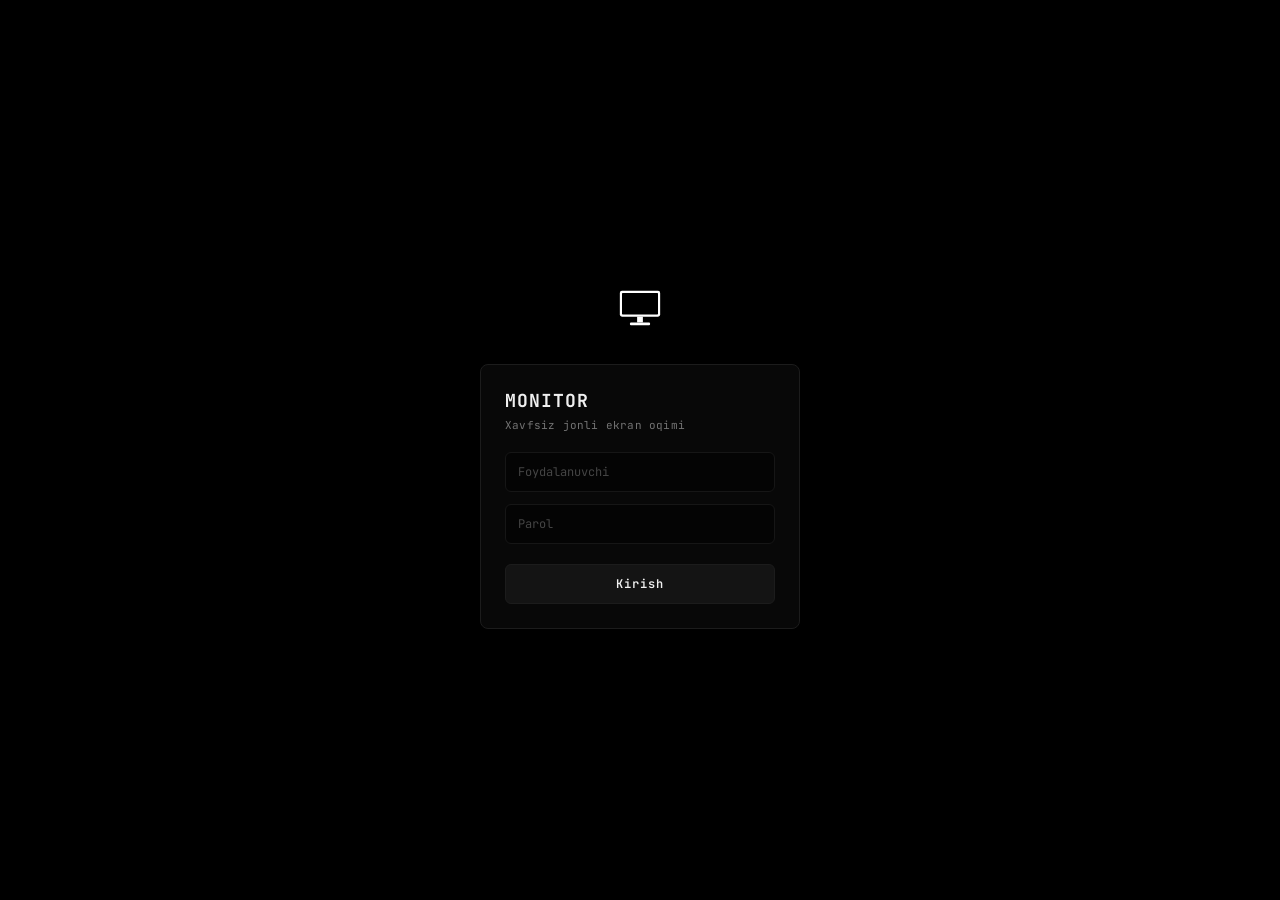
==== index.html @ 9afe8a4f "perf(webrtc): 1s gop baseline profile + network mode toggle (local / cloud relay)" ====
<!DOCTYPE html>
<html lang="uz">
<head>
  <meta charset="UTF-8">
  <meta name="viewport" content="width=device-width, initial-scale=1.0, maximum-scale=1.0, user-scalable=no, viewport-fit=cover, interactive-widget=resizes-content">
  <title>MONITOR</title>
  <link rel="icon" type="image/svg+xml" href="./favicon.svg">
  <link rel="apple-touch-icon" href="./favicon.svg">
  <link rel="stylesheet" href="./style.css?v=3.8">
  <link rel="stylesheet" href="./xterm.css">
  <link rel="preconnect" href="https://fonts.googleapis.com">
  <link rel="preconnect" href="https://fonts.gstatic.com" crossorigin>
  <link href="https://fonts.googleapis.com/css2?family=Inter:wght@400;500;600;700&family=JetBrains+Mono:wght@400;500;600;700&display=swap" rel="stylesheet">
  <script src="./video-rtc.js"></script>
  <script src="./xterm.js"></script>
  <script src="./xterm-addon-fit.js"></script>
</head>
<body>

  <!-- 0. SPLASH SCREEN -->
  <div id="splash-view" class="view">
    <div class="splash-container">
      <div class="splash-logo-wrapper">
        <svg xmlns="http://www.w3.org/2000/svg" viewBox="0 0 100 100" class="app-logo splash-logo">
          <circle cx="50" cy="50" r="50" fill="black" />
          <g fill="white">
            <rect x="22" y="26" width="56" height="36" rx="3" ry="3" />
            <rect x="46" y="62" width="8" height="8" />
            <rect x="36" y="70" width="28" height="4" rx="1.5" ry="1.5" />
            <rect x="25" y="29" width="50" height="30" fill="black" rx="1" ry="1" />
          </g>
        </svg>
      </div>
      <h1 class="splash-title">MONITOR</h1>
      <div class="splash-loader">
        <div class="splash-bar"></div>
      </div>
    </div>
  </div>

  <!-- 1. LOGIN -->
  <div id="login-view" class="view hidden">
    <div class="login-container">
      <!-- MONITOR LOGO -->
      <div class="logo-wrapper">
        <svg xmlns="http://www.w3.org/2000/svg" viewBox="0 0 100 100" class="app-logo">
          <circle cx="50" cy="50" r="50" fill="black" />
          <g fill="white">
            <rect x="22" y="26" width="56" height="36" rx="3" ry="3" />
            <rect x="46" y="62" width="8" height="8" />
            <rect x="36" y="70" width="28" height="4" rx="1.5" ry="1.5" />
            <rect x="25" y="29" width="50" height="30" fill="black" rx="1" ry="1" />
          </g>
        </svg>
      </div>

      <div class="card">
        <div class="header">
          <h1>MONITOR</h1>
          <p>Xavfsiz jonli ekran oqimi</p>
        </div>

        <form id="login-form">
          <div id="login-error" class="error-msg hidden"></div>

          <div class="field">
            <input type="text" id="username" placeholder="Foydalanuvchi" required autocomplete="username" autocapitalize="none" autocorrect="off">
          </div>

          <div class="field">
            <input type="password" id="password" placeholder="Parol" required autocomplete="current-password">
          </div>

          <button type="submit" id="submit-btn" class="btn">Kirish</button>
        </form>
      </div>
    </div>
  </div>

  <!-- 2. WELCOME / MODE SELECTION MENU -->
  <div id="welcome-view" class="view hidden">
    <div class="welcome-container">
      <div class="logo-wrapper">
        <svg xmlns="http://www.w3.org/2000/svg" viewBox="0 0 100 100" class="app-logo">
          <circle cx="50" cy="50" r="50" fill="black" />
          <g fill="white">
            <rect x="22" y="26" width="56" height="36" rx="3" ry="3" />
            <rect x="46" y="62" width="8" height="8" />
            <rect x="36" y="70" width="28" height="4" rx="1.5" ry="1.5" />
            <rect x="25" y="29" width="50" height="30" fill="black" rx="1" ry="1" />
          </g>
        </svg>
      </div>

      <div class="welcome-card">
        <div class="welcome-header">
          <div class="welcome-badge">
            <span class="pulse-dot"></span>
            <span>TIZIM TAYYOR</span>
          </div>
          <h1 id="welcome-user">MONITOR</h1>
          <p>Ish rejimini tanlang</p>
          <div id="net-tip" class="net-tip hidden">
            <svg viewBox="0 0 24 24" width="14" height="14" fill="none" stroke="currentColor" stroke-width="2" style="flex-shrink:0"><path d="M5 12.55a11 11 0 0 1 14.08 0"></path><path d="M1.42 9a16 16 0 0 1 21.16 0"></path><path d="M8.53 16.11a6 6 0 0 1 6.95 0"></path><line x1="12" y1="20" x2="12.01" y2="20"></line></svg>
            <span>Wi-Fi tarmog‘idasizmi? 0ms maksimal tezlik: <a id="local-wifi-link" href="#" target="_blank">Lokal Wi-Fi ga o‘tish</a></span>
          </div>
        </div>

        <div class="mode-grid">
          <!-- REJIM 1: JONLI EKRAN -->
          <div id="mode-screen-btn" class="mode-card">
            <div class="mode-icon">
              <svg viewBox="0 0 24 24" width="24" height="24" fill="none" stroke="currentColor" stroke-width="2" stroke-linecap="round" stroke-linejoin="round">
                <rect x="2" y="3" width="20" height="14" rx="2"></rect>
                <line x1="8" y1="21" x2="16" y2="21"></line>
                <line x1="12" y1="17" x2="12" y2="21"></line>
              </svg>
            </div>
            <div class="mode-info">
              <h3>Jonli Ekran (Monitor)</h3>
              <p>Real-time WebRTC video, 2 tomonlama audio va mikrofon</p>
            </div>
            <div class="mode-arrow">
              <svg viewBox="0 0 24 24" width="18" height="18" fill="none" stroke="currentColor" stroke-width="2" stroke-linecap="round" stroke-linejoin="round">
                <polyline points="9 18 15 12 9 6"></polyline>
              </svg>
            </div>
          </div>

          <!-- REJIM 2: ORIGINAL INTERAKTIV TERMINAL -->
          <div id="mode-pty-btn" class="mode-card">
            <div class="mode-icon">
              <svg viewBox="0 0 24 24" width="24" height="24" fill="none" stroke="currentColor" stroke-width="2" stroke-linecap="round" stroke-linejoin="round">
                <polyline points="4 17 10 11 4 5"></polyline>
                <line x1="12" y1="19" x2="20" y2="19"></line>
              </svg>
            </div>
            <div class="mode-info">
              <h3>Shell Terminal (Original)</h3>
              <p>Haqiqiy 1:1 interaktiv PTY terminal (fish, sudo, htop, vim)</p>
            </div>
            <div class="mode-arrow">
              <svg viewBox="0 0 24 24" width="18" height="18" fill="none" stroke="currentColor" stroke-width="2" stroke-linecap="round" stroke-linejoin="round">
                <polyline points="9 18 15 12 9 6"></polyline>
              </svg>
            </div>
          </div>
        </div>

        <button type="button" id="logout-btn" class="logout-link">
          <svg viewBox="0 0 24 24" width="16" height="16" fill="none" stroke="currentColor" stroke-width="2" stroke-linecap="round" stroke-linejoin="round">
            <path d="M9 21H5a2 2 0 0 1-2-2V5a2 2 0 0 1 2-2h4"></path>
            <polyline points="16 17 21 12 16 7"></polyline>
            <line x1="21" y1="12" x2="9" y2="12"></line>
          </svg>
          Tizimdan chiqish
        </button>
      </div>
    </div>
  </div>

  <!-- 3. TAYMER (10 SONIYA) VA PRE-WARM -->
  <div id="countdown-view" class="view hidden">
    <div class="countdown-box">
      <div id="countdown-num" class="timer-display">10</div>
      
      <div class="tip-card">
        <div class="tip-title">
          <svg viewBox="0 0 24 24" width="16" height="16" fill="none" stroke="currentColor" stroke-width="2" stroke-linecap="round" stroke-linejoin="round">
            <path d="M8 3H5a2 2 0 0 0-2 2v3m18 0V5a2 2 0 0 0-2-2h-3m0 18h3a2 2 0 0 0 2-2v-3M3 16v3a2 2 0 0 0 2 2h3"></path>
          </svg>
          <span>TO'LIQ EKRAN REJIMI</span>
        </div>
        <p class="tip-text">
          Hozir ekraningiz avtomatik <strong>to'liq ekran (fullscreen)</strong> bo'ladi.<br>
          Ekranga <strong>2 marta tez bossangiz</strong> fullscreen dan chiqasiz, yana <strong>2 marta tez bossangiz</strong> qayta kirasiz.
        </p>
      </div>

      <div class="bar-track">
        <div id="progress-bar" class="bar-fill"></div>
      </div>
    </div>
  </div>

  <!-- 4. SOF EKRAN -->
  <div id="screen-view" class="view hidden">
    <!-- 4.1 CHROYLI VISUAL SPLASH OVERLAY (ULANGUNCHA CHEKSIZ) -->
    <div id="screen-splash" class="screen-splash">
      <div class="splash-card">
        <!-- ANIMATED RADAR / PULSE SPINNER -->
        <div class="splash-animation">
          <div class="splash-ring ring-1"></div>
          <div class="splash-ring ring-2"></div>
          <div class="splash-ring ring-3"></div>
          <div class="splash-core">
            <svg viewBox="0 0 24 24" width="26" height="26" fill="none" stroke="currentColor" stroke-width="2" stroke-linecap="round" stroke-linejoin="round">
              <rect x="2" y="3" width="20" height="14" rx="2"></rect>
              <line x1="8" y1="21" x2="16" y2="21"></line>
              <line x1="12" y1="17" x2="12" y2="21"></line>
            </svg>
          </div>
        </div>

        <div class="splash-content">
          <div class="splash-badge">
            <span class="splash-dot"></span>
            <span id="splash-status-badge">ULANMOQDA</span>
          </div>
          <h2 class="splash-title">Jonli Ekran Ulanishi</h2>
          <p id="splash-desc" class="splash-desc">Kompyuter bilan xavfsiz apparat oqimi o‘rnatilmoqda...</p>

          <!-- JONLI BOSQICHLAR KO'RSATGICHI -->
          <div class="splash-steps">
            <div id="step-handshake" class="splash-step active">
              <span class="step-indicator"></span>
              <span>1. WebRTC xavfsiz kanali</span>
            </div>
            <div id="step-media" class="splash-step">
              <span class="step-indicator"></span>
              <span>2. Apparat H.264 & Audio</span>
            </div>
            <div id="step-live" class="splash-step">
              <span class="step-indicator"></span>
              <span>3. Jonli efir (0 ms kechikish)</span>
            </div>
          </div>
        </div>

        <!-- ORQAGA QAYTISH TUGMASI -->
        <button id="splash-cancel-btn" type="button" class="splash-cancel-btn">
          <svg viewBox="0 0 24 24" width="14" height="14" fill="none" stroke="currentColor" stroke-width="2">
            <line x1="18" y1="6" x2="6" y2="18"></line>
            <line x1="6" y1="6" x2="18" y2="18"></line>
          </svg>
          Bekor qilish
        </button>
      </div>
    </div>

    <video-rtc id="screen-video"></video-rtc>

    <!-- ZAMONAVIY FLOATING BOTTOM BAR -->
    <div id="screen-bottombar" class="screen-bottombar">
      <!-- 1. DASHBOARD / BOSH MENYU -->
      <button id="bar-dashboard-btn" class="bar-btn" type="button" title="Bosh menyu">
        <svg viewBox="0 0 24 24" width="20" height="20" fill="none" stroke="currentColor" stroke-width="2">
          <rect x="3" y="3" width="7" height="7" rx="1.5"></rect>
          <rect x="14" y="3" width="7" height="7" rx="1.5"></rect>
          <rect x="14" y="14" width="7" height="7" rx="1.5"></rect>
          <rect x="3" y="14" width="7" height="7" rx="1.5"></rect>
        </svg>
      </button>

      <!-- 2. PAUSE / PLAY -->
      <button id="bar-pause-btn" class="bar-btn" type="button" title="Pauza / Davom ettirish">
        <svg id="bar-icon-pause" viewBox="0 0 24 24" width="20" height="20" fill="currentColor">
          <rect x="6" y="4" width="4" height="16" rx="1"></rect>
          <rect x="14" y="4" width="4" height="16" rx="1"></rect>
        </svg>
        <svg id="bar-icon-play" class="hidden" viewBox="0 0 24 24" width="20" height="20" fill="currentColor">
          <polygon points="5 3 19 12 5 21 5 3"></polygon>
        </svg>
      </button>


      <!-- 5. SHELL TERMINAL -->
      <button id="bar-shell-btn" class="bar-btn" type="button" title="Shell Terminal">
        <svg viewBox="0 0 24 24" width="20" height="20" fill="none" stroke="currentColor" stroke-width="2">
          <polyline points="4 17 10 11 4 5"></polyline>
          <line x1="12" y1="19" x2="20" y2="19"></line>
        </svg>
      </button>

      <!-- 6. TO'LIQ EKRAN (FULLSCREEN) -->
      <button id="bar-fullscreen-btn" class="bar-btn" type="button" title="To'liq ekran">
        <svg viewBox="0 0 24 24" width="20" height="20" fill="none" stroke="currentColor" stroke-width="2">
          <path d="M8 3H5a2 2 0 0 0-2 2v3m18 0V5a2 2 0 0 0-2-2h-3m0 18h3a2 2 0 0 0 2-2v-3M3 16v3a2 2 0 0 0 2 2h3"></path>
        </svg>
      </button>

      <!-- 7. 3-NUQTA (MORE MENU) -->
      <div class="bar-more-wrapper">
        <button id="bar-more-btn" class="bar-btn" type="button" title="Ko'proq">
          <svg viewBox="0 0 24 24" width="20" height="20" fill="none" stroke="currentColor" stroke-width="2">
            <circle cx="12" cy="5" r="1.5"></circle>
            <circle cx="12" cy="12" r="1.5"></circle>
            <circle cx="12" cy="19" r="1.5"></circle>
          </svg>
        </button>

        <!-- MORE DROPUP POPUP -->
        <div id="bar-more-menu" class="bar-more-menu hidden">
          <!-- PICTURE IN PICTURE -->
          <button id="menu-pip-btn" class="menu-item" type="button">
            <svg viewBox="0 0 24 24" width="16" height="16" fill="none" stroke="currentColor" stroke-width="2">
              <rect x="2" y="4" width="20" height="16" rx="2"></rect>
              <rect x="12" y="11" width="8" height="7" rx="1" fill="currentColor"></rect>
            </svg>
            <span>Picture-in-Picture (PiP)</span>
          </button>

          <!-- QAYTA ULANISH (RECONNECT) -->
          <button id="menu-reconnect-btn" class="menu-item" type="button">
            <svg viewBox="0 0 24 24" width="16" height="16" fill="none" stroke="currentColor" stroke-width="2">
              <path d="M23 4v6h-6"></path>
              <path d="M1 20v-6h6"></path>
              <path d="M3.51 9a9 9 0 0 1 14.85-3.36L23 10M1 14l4.64 4.36A9 9 0 0 0 20.49 15"></path>
            </svg>
            <span>Qayta ulanish (Reconnect)</span>
          </button>

          <!-- TARMOQ REJIMI (LOKAL / BULUT RELAY) -->
          <button id="menu-relay-btn" class="menu-item" type="button" title="Routerda qotish bo'lsa Bulut Relay ga o'tkazish">
            <svg viewBox="0 0 24 24" width="16" height="16" fill="none" stroke="currentColor" stroke-width="2">
              <path d="M5 12.55a11 11 0 0 1 14.08 0"></path>
              <path d="M1.42 9a16 16 0 0 1 21.16 0"></path>
              <path d="M8.53 16.11a6 6 0 0 1 6.95 0"></path>
              <line x1="12" y1="20" x2="12.01" y2="20"></line>
            </svg>
            <span id="menu-relay-text">Tarmoq: Lokal Wi-Fi (Tez)</span>
          </button>

          <!-- SIFAT VA FPS HOLATI -->
          <div class="menu-divider"></div>
          <div class="menu-info-badge">
            <span class="pulse-dot"></span>
            <span id="menu-stream-info">20 FPS • H.264 Baseline • 500 Kbps</span>
          </div>
          <div class="menu-divider"></div>

          <!-- TIZIMDAN CHIQISH -->
          <button id="menu-logout-btn" class="menu-item danger" type="button">
            <svg viewBox="0 0 24 24" width="16" height="16" fill="none" stroke="currentColor" stroke-width="2">
              <path d="M9 21H5a2 2 0 0 1-2-2V5a2 2 0 0 1 2-2h4"></path>
              <polyline points="16 17 21 12 16 7"></polyline>
              <line x1="21" y1="12" x2="9" y2="12"></line>
            </svg>
            <span>Tizimdan chiqish</span>
          </button>
        </div>
      </div>
    </div>
  </div>

  <!-- 5. SHELL TERMINAL VIEW -->
  <div id="shell-view" class="view hidden">
    <!-- SUZUVCHI VA SURILADIGAN CHIQISH TUGMASI (CIRCLE X FLOAT) -->
    <button id="shell-float-exit-btn" class="pty-float-btn" type="button" title="Bosh menyu (Dashboard)">
      <svg viewBox="0 0 24 24" width="20" height="20" fill="none" stroke="currentColor" stroke-width="2.2" stroke-linecap="round" stroke-linejoin="round">
        <line x1="18" y1="6" x2="6" y2="18"></line>
        <line x1="6" y1="6" x2="18" y2="18"></line>
      </svg>
    </button>

    <div id="terminal-screen" class="terminal-screen">
      <div id="terminal-history" class="terminal-history"></div>
      <div class="terminal-active-line">
        <span class="prompt-tag">[I]</span>
        <span class="prompt-arrow">&gt;</span>
        <div class="terminal-input-wrap">
          <div class="terminal-ghost" aria-hidden="true">
            <span id="ghost-hidden" class="ghost-hidden"></span>
            <span id="ghost-suggestion" class="ghost-suggestion"></span>
          </div>
          <input type="text" id="terminal-input" class="terminal-input" autocomplete="off" autocorrect="off" autocapitalize="none" spellcheck="false">
        </div>
      </div>
    </div>
  </div>

  <!-- 6. SHELL TERMINAL (ORIGINAL 1:1 PTY) VIEW -->
  <div id="pty-view" class="view hidden">
    <!-- SUZUVCHI VA SURILADIGAN CHIQISH TUGMASI (CIRCLE X FLOAT) -->
    <button id="pty-float-exit-btn" class="pty-float-btn" type="button" title="Bosh menyu (Dashboard)">
      <svg viewBox="0 0 24 24" width="20" height="20" fill="none" stroke="currentColor" stroke-width="2.2" stroke-linecap="round" stroke-linejoin="round">
        <line x1="18" y1="6" x2="6" y2="18"></line>
        <line x1="6" y1="6" x2="18" y2="18"></line>
      </svg>
    </button>

    <!-- PTY XTERM CONTAINER -->
    <div id="pty-terminal-wrapper" class="pty-terminal-wrapper">
      <div id="pty-terminal-container" class="pty-terminal-container"></div>
    </div>

    <!-- MOBIL YORDAMCHI TUGMALAR (ESC, TAB, CTRL, ARROWS, SUDO) -->
    <div id="pty-virtual-keys" class="pty-virtual-keys">
      <button type="button" class="pty-key-btn" data-code="esc">ESC</button>
      <button type="button" class="pty-key-btn" data-code="tab">TAB</button>
      <button type="button" class="pty-key-btn" data-code="ctrl_c">CTRL+C</button>
      <button type="button" class="pty-key-btn" data-code="ctrl_d">CTRL+D</button>
      <button type="button" class="pty-key-btn" data-code="up">▲</button>
      <button type="button" class="pty-key-btn" data-code="down">▼</button>
      <button type="button" class="pty-key-btn" data-code="left">◀</button>
      <button type="button" class="pty-key-btn" data-code="right">▶</button>
      <button type="button" class="pty-key-btn" data-code="sudo">sudo</button>
      <button type="button" class="pty-key-btn" data-code="enter">ENTER</button>
    </div>
  </div>

  <script src="./app.js?v=3.8"></script>
</body>
</html>
---- style.css ----
/* ==============================================================================
   MONITOR — Ultra Dark Developer Style (Minimalist / Clean / Pitch Black)
   ============================================================================== */

@import url('https://fonts.googleapis.com/css2?family=Inter:wght@400;500;600;700&family=JetBrains+Mono:wght@400;500;600;700&display=swap');

:root {
  --bg-black: #000000;
  --bg-card: #080808;
  --bg-card-hover: #101010;
  --bg-input: #040404;
  --bg-panel: #060606;
  
  --border-subtle: #161616;
  --border-card: #1c1c1c;
  --border-hover: #333333;
  --border-focus: #00ff66;
  
  --text-main: #f0f0f0;
  --text-muted: #737373;
  --text-dim: #454545;
  
  --accent-green: #00ff66;
  --accent-green-dim: rgba(0, 255, 102, 0.12);
  --accent-red: #ff4d4d;
  --accent-red-dim: rgba(255, 77, 77, 0.12);
  
  --font-sans: 'Inter', -apple-system, BlinkMacSystemFont, "Segoe UI", Roboto, sans-serif;
  --font-mono: 'JetBrains Mono', ui-monospace, SFMono-Regular, Menlo, Consolas, monospace;
}

* {
  box-sizing: border-box;
  margin: 0;
  padding: 0;
  -webkit-tap-highlight-color: transparent;
}

::selection {
  background: var(--accent-green);
  color: #000000;
}

html, body {
  width: 100%;
  height: 100%;
  background: var(--bg-black);
  color: var(--text-main);
  font-family: var(--font-sans);
  overflow: hidden;
}

/* Custom Dev Scrollbar */
::-webkit-scrollbar {
  width: 5px;
  height: 5px;
}
::-webkit-scrollbar-track {
  background: var(--bg-black);
}
::-webkit-scrollbar-thumb {
  background: #202020;
  border-radius: 2px;
}
::-webkit-scrollbar-thumb:hover {
  background: #333333;
}

/* Views */
.view {
  position: fixed;
  inset: 0;
  width: 100vw;
  height: 100vh;
  display: flex;
  align-items: center;
  justify-content: center;
  background: var(--bg-black);
  z-index: 10;
}

.hidden {
  display: none !important;
}

/* ================= 0. SPLASH SCREEN ================= */
.splash-container {
  display: flex;
  flex-direction: column;
  align-items: center;
  justify-content: center;
  gap: 18px;
  animation: splashFadeIn 0.3s ease-out;
}

.splash-logo-wrapper {
  display: flex;
  justify-content: center;
  align-items: center;
  position: relative;
}

.splash-logo {
  width: 80px;
  height: 80px;
  animation: splashPulse 2s ease-in-out infinite;
  filter: drop-shadow(0 0 12px rgba(0, 255, 102, 0.2));
}

.splash-title {
  font-family: var(--font-mono);
  font-size: 18px;
  font-weight: 700;
  letter-spacing: 3px;
  color: var(--text-main);
}

.splash-loader {
  width: 120px;
  height: 2px;
  background: #141414;
  border-radius: 2px;
  overflow: hidden;
  position: relative;
}

.splash-bar {
  width: 40%;
  height: 100%;
  background: var(--accent-green);
  border-radius: 2px;
  box-shadow: 0 0 8px var(--accent-green);
  animation: splashSlide 1.2s cubic-bezier(0.4, 0, 0.2, 1) infinite;
}

@keyframes splashPulse {
  0%, 100% {
    transform: scale(1);
    opacity: 0.9;
  }
  50% {
    transform: scale(1.04);
    opacity: 1;
    filter: drop-shadow(0 0 18px rgba(0, 255, 102, 0.4));
  }
}

@keyframes splashSlide {
  0% { transform: translateX(-100%); }
  100% { transform: translateX(300%); }
}

@keyframes splashFadeIn {
  from { opacity: 0; transform: scale(0.98); }
  to { opacity: 1; transform: scale(1); }
}

/* ================= 1. LOGIN SCREEN ================= */
.login-container {
  width: 100%;
  max-width: 360px;
  padding: 24px 20px;
  display: flex;
  flex-direction: column;
  align-items: center;
}

.logo-wrapper {
  margin-bottom: 20px;
  display: flex;
  justify-content: center;
  align-items: center;
}

.app-logo {
  width: 72px;
  height: 72px;
  display: block;
}

.card {
  width: 100%;
  background: var(--bg-card);
  border: 1px solid var(--border-card);
  border-radius: 8px;
  padding: 24px;
}

.header {
  margin-bottom: 20px;
  text-align: left;
}

.header h1 {
  font-family: var(--font-mono);
  font-size: 18px;
  font-weight: 700;
  letter-spacing: 1px;
  color: var(--text-main);
}

.header p {
  font-family: var(--font-mono);
  font-size: 11px;
  color: var(--text-muted);
  margin-top: 6px;
  letter-spacing: 0.2px;
}

.error-msg {
  padding: 8px 12px;
  margin-bottom: 14px;
  background: var(--accent-red-dim);
  border: 1px solid rgba(255, 77, 77, 0.3);
  color: var(--accent-red);
  font-family: var(--font-mono);
  font-size: 11px;
  line-height: 1.4;
  border-radius: 4px;
}

.field {
  margin-bottom: 12px;
}

.field input {
  width: 100%;
  height: 40px;
  padding: 0 12px;
  background: var(--bg-input);
  border: 1px solid var(--border-subtle);
  border-radius: 6px;
  color: var(--text-main);
  font-family: var(--font-mono);
  font-size: 13px;
  outline: none;
  transition: border-color 0.15s ease, box-shadow 0.15s ease;
}

.field input:focus {
  border-color: var(--accent-green);
  box-shadow: 0 0 0 1px rgba(0, 255, 102, 0.25);
}

.field input::placeholder {
  color: var(--text-dim);
  font-family: var(--font-mono);
  font-size: 12px;
}

.btn {
  width: 100%;
  height: 40px;
  margin-top: 8px;
  background: #141414;
  color: var(--text-main);
  border: 1px solid var(--border-card);
  border-radius: 6px;
  font-family: var(--font-mono);
  font-size: 12px;
  font-weight: 600;
  letter-spacing: 1px;
  cursor: pointer;
  transition: all 0.15s ease;
}

.btn:hover {
  background: var(--accent-green);
  color: #000000;
  border-color: var(--accent-green);
  box-shadow: 0 0 14px rgba(0, 255, 102, 0.3);
}

.btn:active {
  transform: scale(0.99);
}

.btn:disabled {
  opacity: 0.3;
  cursor: not-allowed;
}

/* ================= 2. WELCOME / MODE SELECTION MENU ================= */
.welcome-container {
  width: 100%;
  max-width: 440px;
  padding: 20px;
}

.welcome-card {
  background: var(--bg-card);
  border: 1px solid var(--border-card);
  border-radius: 8px;
  padding: 24px 20px;
}

.welcome-header {
  text-align: left;
  margin-bottom: 20px;
  border-bottom: 1px solid var(--border-subtle);
  padding-bottom: 16px;
}

.welcome-badge {
  display: inline-flex;
  align-items: center;
  gap: 6px;
  padding: 3px 8px;
  border-radius: 4px;
  background: var(--accent-green-dim);
  border: 1px solid rgba(0, 255, 102, 0.25);
  color: var(--accent-green);
  font-family: var(--font-mono);
  font-size: 10px;
  font-weight: 600;
  letter-spacing: 0.5px;
  margin-bottom: 10px;
}

.pulse-dot {
  width: 6px;
  height: 6px;
  border-radius: 50%;
  background: var(--accent-green);
  box-shadow: 0 0 6px var(--accent-green);
  flex-shrink: 0;
}

.welcome-header h1 {
  font-family: var(--font-mono);
  font-size: 18px;
  font-weight: 700;
  color: var(--text-main);
  letter-spacing: -0.3px;
  display: flex;
  align-items: center;
  gap: 6px;
}

.welcome-header h1::before {
  content: ">";
  color: var(--accent-green);
}

.welcome-header p {
  font-family: var(--font-mono);
  font-size: 11px;
  color: var(--text-muted);
  margin-top: 4px;
}

.net-tip {
  display: flex;
  align-items: center;
  gap: 8px;
  margin-top: 10px;
  padding: 8px 12px;
  border-radius: 6px;
  background: rgba(0, 255, 102, 0.06);
  border: 1px solid rgba(0, 255, 102, 0.22);
  color: var(--text-secondary);
  font-family: var(--font-mono);
  font-size: 11px;
  line-height: 1.4;
}

.net-tip a {
  color: var(--accent-green);
  text-decoration: underline;
  font-weight: 600;
}

.mode-grid {
  display: flex;
  flex-direction: column;
  gap: 10px;
  margin-bottom: 18px;
}

.mode-card {
  display: flex;
  align-items: center;
  gap: 14px;
  background: var(--bg-panel);
  border: 1px solid var(--border-subtle);
  border-radius: 6px;
  padding: 14px 16px;
  cursor: pointer;
  transition: border-color 0.15s ease, background 0.15s ease;
}

.mode-card:hover {
  background: var(--bg-card-hover);
  border-color: var(--border-hover);
}

.mode-card:hover .mode-icon {
  color: var(--accent-green);
  border-color: rgba(0, 255, 102, 0.3);
}

.mode-card:active {
  border-color: var(--accent-green);
}

.mode-icon {
  width: 38px;
  height: 38px;
  border-radius: 6px;
  background: var(--bg-input);
  border: 1px solid var(--border-subtle);
  display: flex;
  align-items: center;
  justify-content: center;
  color: var(--text-muted);
  flex-shrink: 0;
  transition: all 0.15s ease;
}

.mode-info {
  flex: 1;
}

.mode-info h3 {
  font-family: var(--font-mono);
  font-size: 13px;
  font-weight: 600;
  color: var(--text-main);
  margin-bottom: 3px;
}

.mode-info p {
  font-size: 11px;
  color: var(--text-muted);
  line-height: 1.35;
}

.mode-arrow {
  color: var(--text-dim);
  display: flex;
  align-items: center;
  justify-content: center;
  transition: color 0.15s ease, transform 0.15s ease;
}

.mode-card:hover .mode-arrow {
  color: var(--accent-green);
  transform: translateX(3px);
}

.logout-link {
  display: flex;
  align-items: center;
  justify-content: center;
  gap: 8px;
  width: 100%;
  padding: 10px;
  background: transparent;
  color: var(--text-muted);
  border: 1px solid var(--border-subtle);
  border-radius: 6px;
  font-family: var(--font-mono);
  font-size: 11px;
  font-weight: 500;
  cursor: pointer;
  transition: all 0.15s ease;
}

.logout-link:hover {
  background: var(--accent-red-dim);
  color: var(--accent-red);
  border-color: rgba(255, 77, 77, 0.3);
}

/* ================= 3. TAYMER & TIPS ================= */
.countdown-box {
  width: 100%;
  max-width: 360px;
  padding: 24px 20px;
  text-align: center;
}

.timer-display {
  font-family: var(--font-mono);
  font-size: 72px;
  font-weight: 700;
  line-height: 1;
  color: var(--accent-green);
  text-shadow: 0 0 24px rgba(0, 255, 102, 0.3);
  margin-bottom: 20px;
  font-variant-numeric: tabular-nums;
  letter-spacing: -2px;
}

.tip-card {
  background: var(--bg-card);
  border: 1px solid var(--border-card);
  border-radius: 6px;
  padding: 16px;
  margin-bottom: 20px;
  text-align: left;
}

.tip-title {
  display: flex;
  align-items: center;
  gap: 8px;
  font-family: var(--font-mono);
  font-size: 10px;
  font-weight: 700;
  letter-spacing: 1px;
  color: var(--accent-green);
  margin-bottom: 8px;
}

.tip-text {
  font-size: 12px;
  color: var(--text-muted);
  line-height: 1.5;
}

.tip-text strong {
  color: var(--text-main);
}

.bar-track {
  width: 100%;
  height: 2px;
  background: var(--border-subtle);
  overflow: hidden;
  border-radius: 2px;
}

.bar-fill {
  width: 100%;
  height: 100%;
  background: var(--accent-green);
  box-shadow: 0 0 6px var(--accent-green);
  transition: width 1s linear;
}

/* ================= 4. SOF EKRAN ================= */
#screen-view {
  background: var(--bg-black);
  cursor: default;
  z-index: 5;
}

video-rtc,
#screen-video,
#screen-video video {
  width: 100vw;
  height: 100vh;
  object-fit: contain;
  background: var(--bg-black);
  display: block;
  border: none;
  outline: none;
}

/* ================= 6. DEV STYLE FLOATING BOTTOM BAR ================= */
.screen-bottombar {
  position: fixed;
  bottom: 20px;
  left: 50%;
  transform: translateX(-50%) translateY(0);
  display: flex;
  align-items: center;
  gap: 6px;
  padding: 6px 10px;
  background: rgba(8, 8, 8, 0.88);
  backdrop-filter: blur(20px);
  -webkit-backdrop-filter: blur(20px);
  border: 1px solid var(--border-card);
  border-radius: 8px;
  box-shadow: 0 12px 36px rgba(0, 0, 0, 0.8), 0 0 0 1px rgba(255, 255, 255, 0.03);
  z-index: 1000;
  transition: transform 0.22s cubic-bezier(0.16, 1, 0.3, 1), opacity 0.22s ease;
}

.screen-bottombar.hidden-bar {
  transform: translateX(-50%) translateY(80px);
  opacity: 0;
  pointer-events: none;
}

.bar-btn {
  width: 38px;
  height: 38px;
  border-radius: 6px;
  display: flex;
  align-items: center;
  justify-content: center;
  background: transparent;
  border: 1px solid transparent;
  color: var(--text-muted);
  cursor: pointer;
  transition: all 0.15s ease;
  flex-shrink: 0;
  position: relative;
  outline: none;
}

.bar-btn:hover {
  background: #141414;
  color: var(--text-main);
  border-color: var(--border-subtle);
}

.bar-btn:active {
  transform: scale(0.95);
}

.bar-btn.active {
  background: #1a1a1a;
  color: var(--accent-green);
  border-color: var(--accent-green);
}

#bar-mic-btn.active {
  background: var(--accent-red-dim);
  color: var(--accent-red);
  border-color: var(--accent-red);
  animation: pulseMic 1.5s infinite;
}

#bar-pause-btn.active {
  background: rgba(234, 179, 8, 0.15);
  color: #eab308;
  border-color: rgba(234, 179, 8, 0.4);
}

@keyframes pulseMic {
  0% { box-shadow: 0 0 0 0 rgba(255, 77, 77, 0.5); }
  70% { box-shadow: 0 0 0 8px rgba(255, 77, 77, 0); }
  100% { box-shadow: 0 0 0 0 rgba(255, 77, 77, 0); }
}

/* 3-Dots More Menu */
.bar-more-wrapper {
  position: relative;
  display: flex;
  align-items: center;
  justify-content: center;
}

.bar-more-menu {
  position: absolute;
  bottom: 50px;
  right: 0;
  min-width: 230px;
  background: var(--bg-card);
  backdrop-filter: blur(24px);
  -webkit-backdrop-filter: blur(24px);
  border: 1px solid var(--border-card);
  border-radius: 6px;
  padding: 4px;
  box-shadow: 0 16px 40px rgba(0, 0, 0, 0.85);
  display: flex;
  flex-direction: column;
  gap: 2px;
  z-index: 1001;
  animation: menuFadeIn 0.14s ease-out;
}

@keyframes menuFadeIn {
  from {
    opacity: 0;
    transform: translateY(6px);
  }
  to {
    opacity: 1;
    transform: translateY(0);
  }
}

.menu-item {
  display: flex;
  align-items: center;
  gap: 10px;
  padding: 8px 10px;
  background: transparent;
  border: none;
  border-radius: 4px;
  color: var(--text-main);
  font-family: var(--font-mono);
  font-size: 11px;
  font-weight: 500;
  cursor: pointer;
  width: 100%;
  text-align: left;
  transition: background 0.12s ease;
}

.menu-item:hover {
  background: #141414;
  color: #ffffff;
}

.menu-item:active {
  transform: scale(0.99);
}

.menu-item.danger {
  color: var(--accent-red);
}

.menu-item.danger:hover {
  background: var(--accent-red-dim);
}

.menu-divider {
  height: 1px;
  background: var(--border-subtle);
  margin: 3px 4px;
}

.menu-info-badge {
  display: flex;
  align-items: center;
  gap: 8px;
  padding: 6px 10px;
  font-size: 10px;
  color: var(--text-muted);
  font-family: var(--font-mono);
}

/* ================= 7. SHELL TERMINAL VIEW ================= */
#shell-view {
  background: var(--bg-black);
  flex-direction: column;
  justify-content: flex-start;
  align-items: stretch;
  padding: 0;
}

.shell-header {
  height: 42px;
  background: var(--bg-panel);
  border-bottom: 1px solid var(--border-subtle);
  display: flex;
  align-items: center;
  justify-content: space-between;
  padding: 0 16px;
}

.shell-title {
  display: flex;
  align-items: center;
  gap: 8px;
  font-family: var(--font-mono);
  font-size: 12px;
  color: var(--text-muted);
}

.shell-dot {
  width: 7px;
  height: 7px;
  border-radius: 50%;
  background: var(--accent-green);
  box-shadow: 0 0 6px var(--accent-green);
}

.shell-actions {
  display: flex;
  align-items: center;
  gap: 6px;
}

.shell-action-btn {
  background: #101010;
  border: 1px solid var(--border-subtle);
  border-radius: 4px;
  color: var(--text-muted);
  padding: 5px 10px;
  font-family: var(--font-mono);
  font-size: 11px;
  font-weight: 500;
  cursor: pointer;
  display: inline-flex;
  align-items: center;
  gap: 5px;
  transition: all 0.12s ease;
}

.shell-action-btn:hover {
  background: #181818;
  color: var(--text-main);
  border-color: var(--border-hover);
}

.shell-action-btn.danger {
  color: var(--accent-red);
}

.shell-action-btn.danger:hover {
  background: var(--accent-red-dim);
  border-color: rgba(255, 77, 77, 0.4);
}

.terminal-screen {
  flex: 1;
  background: var(--bg-black);
  padding: 16px 20px;
  overflow-y: auto;
  font-family: var(--font-mono);
  font-size: 13px;
  line-height: 1.6;
  cursor: text;
}

.terminal-history {
  display: flex;
  flex-direction: column;
  gap: 8px;
}

.term-entry {
  display: flex;
  flex-direction: column;
  gap: 2px;
}

.term-cmd-line {
  display: flex;
  align-items: baseline;
  word-break: break-all;
}

.prompt-tag {
  color: var(--accent-green);
  font-weight: 700;
  margin-right: 4px;
}

.prompt-arrow {
  color: var(--text-dim);
  margin-right: 8px;
}

.term-cmd-text {
  color: var(--text-main);
  font-weight: 500;
}

.term-output {
  white-space: pre-wrap;
  word-break: break-all;
  color: #bfbfbf;
  margin-bottom: 4px;
  font-family: inherit;
  line-height: 1.5;
}

.term-output.error {
  color: var(--accent-red);
}

.terminal-active-line {
  display: flex;
  align-items: center;
  margin-top: 4px;
}

.terminal-active-line.running .prompt-tag,
.terminal-active-line.running .prompt-arrow {
  display: none !important;
}

.terminal-input-wrap {
  position: relative;
  flex: 1;
  display: flex;
  align-items: center;
  min-width: 0;
}

.terminal-ghost {
  position: absolute;
  left: 0;
  top: 0;
  width: 100%;
  height: 100%;
  display: flex;
  align-items: center;
  pointer-events: none;
  font-family: inherit;
  font-size: 13px;
  line-height: inherit;
  white-space: pre;
  overflow: hidden;
  z-index: 1;
}

.ghost-hidden {
  visibility: hidden;
  white-space: pre;
  font-family: inherit;
  font-size: 13px;
}

.ghost-suggestion {
  color: #555555;
  white-space: pre;
  font-family: inherit;
  font-size: 13px;
  font-weight: 400;
  opacity: 0.85;
}

.terminal-input {
  position: relative;
  z-index: 2;
  width: 100%;
  background: transparent;
  border: none;
  outline: none;
  color: var(--text-main);
  font-family: inherit;
  font-size: 13px;
  padding: 0;
  margin: 0;
  caret-color: var(--accent-green);
}

/* ================= 8. RESPONSIVE DESIGN (MOBILE / TABLET / DESKTOP) ================= */
@media (max-width: 640px) {
  .screen-bottombar {
    bottom: max(12px, env(safe-area-inset-bottom, 12px));
    padding: 5px 6px;
    gap: 3px;
    max-width: calc(100vw - 16px);
  }

  .bar-btn {
    width: 36px;
    height: 36px;
  }

  .bar-btn svg {
    width: 17px;
    height: 17px;
  }

  .bar-more-menu {
    bottom: 48px;
    right: 0;
    min-width: 200px;
  }

  .welcome-container {
    padding: 14px;
  }

  .welcome-card {
    padding: 20px 14px;
  }

  .mode-card {
    padding: 12px;
    gap: 12px;
  }

  .mode-icon {
    width: 34px;
    height: 34px;
  }

  .mode-icon svg {
    width: 18px;
    height: 18px;
  }

  .mode-info h3 {
    font-size: 12px;
  }

  .mode-info p {
    font-size: 10px;
  }

  .shell-header {
    height: 44px;
    padding: 0 10px;
  }

  .shell-action-btn {
    padding: 4px 7px;
    font-size: 10px;
    gap: 3px;
  }

  .terminal-screen {
    padding: 12px 14px;
    font-size: 12px;
  }
}

@media (min-width: 641px) and (max-width: 1024px) {
  .screen-bottombar {
    bottom: 18px;
    gap: 6px;
    padding: 6px 10px;
  }

  .welcome-container {
    max-width: 420px;
  }

  .terminal-screen {
    padding: 16px 20px;
    font-size: 13px;
  }
}

@media (min-width: 1025px) {
  .screen-bottombar {
    bottom: 24px;
    padding: 6px 12px;
    gap: 8px;
  }

  .bar-btn {
    width: 40px;
    height: 40px;
  }
}

/* ================= 8. ORIGINAL PTY TERMINAL VIEW ================= */
#pty-view {
  background: #000000;
  display: flex;
  flex-direction: column;
  justify-content: flex-start;
  align-items: stretch;
  padding: 0;
  width: 100vw;
  height: 100vh;
  height: 100dvh;
  overflow: hidden;
  position: fixed;
  inset: 0;
}

.pty-tag {
  color: var(--accent-green);
  font-weight: 600;
  letter-spacing: 0.5px;
}

.pty-status {
  font-size: 11px;
  color: var(--text-muted);
  margin-left: 6px;
}

.pty-terminal-wrapper {
  flex: 1 1 0;
  min-height: 0;
  width: 100%;
  position: relative;
  background: #000000;
  overflow: hidden;
  padding: 6px 8px;
}

.pty-terminal-container {
  width: 100%;
  height: 100%;
  position: relative;
}

.pty-terminal-container .xterm {
  height: 100%;
  padding: 0;
}

.pty-terminal-container .xterm-viewport {
  background-color: #000000 !important;
}

/* Mobil va planshetlarda virtual tugmalar (bottombar) ko'rsatiladi */
.pty-virtual-keys {
  min-height: 40px;
  background: #0c0c0c;
  border-top: 1px solid var(--border-subtle);
  display: flex;
  align-items: center;
  gap: 6px;
  padding: 4px 8px;
  padding-right: 56px;
  padding-bottom: max(4px, env(safe-area-inset-bottom, 4px));
  overflow-x: auto;
  white-space: nowrap;
  -webkit-overflow-scrolling: touch;
  z-index: 20;
  flex-shrink: 0;
  touch-action: pan-x;
}

#pty-view.keyboard-open .pty-virtual-keys {
  padding-bottom: 4px;
}

/* Desktop kompyuterlarda virtual bottombar ko'rsatilmaydi */
@media (min-width: 1025px) {
  .pty-virtual-keys {
    display: none !important;
  }
}
@media (hover: none) and (pointer: coarse) {
  .pty-virtual-keys {
    display: flex !important;
  }
}

.pty-key-btn {
  background: #161616;
  border: 1px solid var(--border-subtle);
  border-radius: 4px;
  color: var(--text-main);
  padding: 5px 9px;
  font-family: var(--font-mono);
  font-size: 11px;
  font-weight: 600;
  cursor: pointer;
  flex-shrink: 0;
  user-select: none;
  touch-action: manipulation;
  transition: all 0.12s ease;
}

.pty-key-btn:active {
  background: var(--accent-green);
  color: #000000;
  border-color: var(--accent-green);
}

/* ================= 8.1 CORNER DOCKED / DRAGGABLE FLOATING EXIT BUTTON ================= */
.pty-float-btn {
  position: fixed;
  bottom: -10px;
  right: -10px;
  width: 52px;
  height: 52px;
  border-radius: 50%;
  background: rgba(22, 22, 22, 0.82);
  backdrop-filter: blur(14px);
  -webkit-backdrop-filter: blur(14px);
  border: 1.5px solid rgba(255, 255, 255, 0.2);
  color: #888888;
  display: flex;
  align-items: center;
  justify-content: center;
  cursor: grab;
  user-select: none;
  -webkit-user-select: none;
  touch-action: none;
  z-index: 100;
  box-shadow: 0 0 16px rgba(0, 0, 0, 0.7);
  transition: color 0.18s ease, border-color 0.18s ease, background 0.18s ease, box-shadow 0.18s ease, transform 0.18s cubic-bezier(0.16, 1, 0.3, 1);
}

/* Standart burchak holatida ikonkani ko'rinadigan qism markaziga to'g'irlash */
.pty-float-btn svg {
  transform: translate(-4px, -4px);
  transition: transform 0.18s ease;
}

/* Hover: Yorqin yashil rang va ozgina burchakdan tashqariga intilish */
.pty-float-btn:hover {
  color: var(--accent-green);
  border-color: var(--accent-green);
  background: rgba(6, 28, 14, 0.92);
  box-shadow: 0 0 20px rgba(0, 255, 102, 0.45), 0 0 40px rgba(0, 255, 102, 0.2);
  transform: translate(-3px, -3px);
}

.pty-float-btn:active {
  cursor: grabbing;
  transform: translate(-1px, -1px) scale(0.95);
}

/* Foydalanuvchi surib boshqa joyga qo'yganda (erkin suzish holati) */
.pty-float-btn.is-custom-pos {
  transform: none !important;
}

.pty-float-btn.is-custom-pos svg {
  transform: none !important;
}

.pty-float-btn.is-dragging {
  cursor: grabbing;
  transition: none !important;
  opacity: 0.95;
  transform: scale(1.08) !important;
  box-shadow: 0 8px 28px rgba(0, 0, 0, 0.85), 0 0 20px rgba(0, 255, 102, 0.4);
}

/* ================= 17. CHROYLI VISUAL SPLASH SCREEN ================= */
.screen-splash {
  position: absolute;
  inset: 0;
  z-index: 50;
  background: rgba(0, 0, 0, 0.94);
  backdrop-filter: blur(24px);
  -webkit-backdrop-filter: blur(24px);
  display: flex;
  align-items: center;
  justify-content: center;
  padding: 20px;
  transition: opacity 0.45s cubic-bezier(0.16, 1, 0.3, 1), visibility 0.45s;
  opacity: 1;
  visibility: visible;
}

.screen-splash.fade-out {
  opacity: 0;
  visibility: hidden;
  pointer-events: none;
}

.splash-card {
  width: 100%;
  max-width: 380px;
  background: rgba(14, 14, 14, 0.92);
  border: 1px solid rgba(255, 255, 255, 0.08);
  border-radius: 16px;
  padding: 32px 24px;
  display: flex;
  flex-direction: column;
  align-items: center;
  text-align: center;
  box-shadow: 0 24px 64px rgba(0, 0, 0, 0.8), 0 0 32px rgba(0, 255, 102, 0.05);
}

.splash-animation {
  position: relative;
  width: 90px;
  height: 90px;
  display: flex;
  align-items: center;
  justify-content: center;
  margin-bottom: 24px;
}

.splash-ring {
  position: absolute;
  border-radius: 50%;
  border: 1.5px solid var(--accent-green);
  opacity: 0;
  animation: splashRadar 2.4s cubic-bezier(0.215, 0.61, 0.355, 1) infinite;
}

.splash-ring.ring-1 {
  width: 100%;
  height: 100%;
  animation-delay: 0s;
}

.splash-ring.ring-2 {
  width: 100%;
  height: 100%;
  animation-delay: 0.8s;
}

.splash-ring.ring-3 {
  width: 100%;
  height: 100%;
  animation-delay: 1.6s;
}

@keyframes splashRadar {
  0% {
    transform: scale(0.4);
    opacity: 0.85;
  }
  50% {
    opacity: 0.35;
  }
  100% {
    transform: scale(1.45);
    opacity: 0;
  }
}

.splash-core {
  position: relative;
  width: 52px;
  height: 52px;
  border-radius: 50%;
  background: #111111;
  border: 1px solid rgba(0, 255, 102, 0.35);
  display: flex;
  align-items: center;
  justify-content: center;
  color: var(--accent-green);
  box-shadow: 0 0 20px rgba(0, 255, 102, 0.2);
  z-index: 2;
  animation: splashPulseCore 2s ease-in-out infinite;
}

@keyframes splashPulseCore {
  0%, 100% {
    box-shadow: 0 0 16px rgba(0, 255, 102, 0.2);
    border-color: rgba(0, 255, 102, 0.35);
  }
  50% {
    box-shadow: 0 0 28px rgba(0, 255, 102, 0.45);
    border-color: var(--accent-green);
  }
}

.splash-badge {
  display: inline-flex;
  align-items: center;
  gap: 6px;
  padding: 4px 10px;
  border-radius: 20px;
  background: rgba(0, 255, 102, 0.08);
  border: 1px solid rgba(0, 255, 102, 0.25);
  color: var(--accent-green);
  font-family: var(--font-mono);
  font-size: 11px;
  font-weight: 600;
  letter-spacing: 0.5px;
  margin-bottom: 12px;
}

.splash-dot {
  width: 6px;
  height: 6px;
  border-radius: 50%;
  background: var(--accent-green);
  box-shadow: 0 0 6px var(--accent-green);
  animation: splashBlink 1.2s ease-in-out infinite;
}

@keyframes splashBlink {
  0%, 100% { opacity: 1; }
  50% { opacity: 0.25; }
}

.splash-title {
  font-size: 18px;
  font-weight: 700;
  color: var(--text-main);
  margin-bottom: 6px;
  letter-spacing: -0.3px;
}

.splash-desc {
  font-size: 13px;
  color: var(--text-secondary);
  margin-bottom: 20px;
  line-height: 1.45;
  min-height: 38px;
}

.splash-steps {
  width: 100%;
  background: rgba(0, 0, 0, 0.45);
  border: 1px solid var(--border-subtle);
  border-radius: 10px;
  padding: 12px 14px;
  display: flex;
  flex-direction: column;
  gap: 8px;
  margin-bottom: 22px;
  text-align: left;
}

.splash-step {
  display: flex;
  align-items: center;
  gap: 10px;
  font-family: var(--font-mono);
  font-size: 11px;
  color: var(--text-muted);
  transition: all 0.2s ease;
}

.splash-step.active {
  color: var(--text-main);
  font-weight: 600;
}

.splash-step.done {
  color: var(--accent-green);
}

.step-indicator {
  width: 7px;
  height: 7px;
  border-radius: 50%;
  background: #333333;
  transition: all 0.2s ease;
  flex-shrink: 0;
}

.splash-step.active .step-indicator {
  background: var(--accent-green);
  box-shadow: 0 0 8px var(--accent-green);
  animation: splashBlink 1s ease-in-out infinite;
}

.splash-step.done .step-indicator {
  background: var(--accent-green);
  box-shadow: 0 0 4px var(--accent-green);
}

.splash-cancel-btn {
  display: inline-flex;
  align-items: center;
  gap: 6px;
  padding: 8px 16px;
  border-radius: 8px;
  background: #181818;
  border: 1px solid var(--border-subtle);
  color: var(--text-secondary);
  font-family: var(--font-mono);
  font-size: 12px;
  cursor: pointer;
  transition: all 0.15s ease;
}

.splash-cancel-btn:hover, .splash-cancel-btn:active {
  background: #222222;
  color: var(--text-main);
  border-color: rgba(255, 255, 255, 0.15);
}
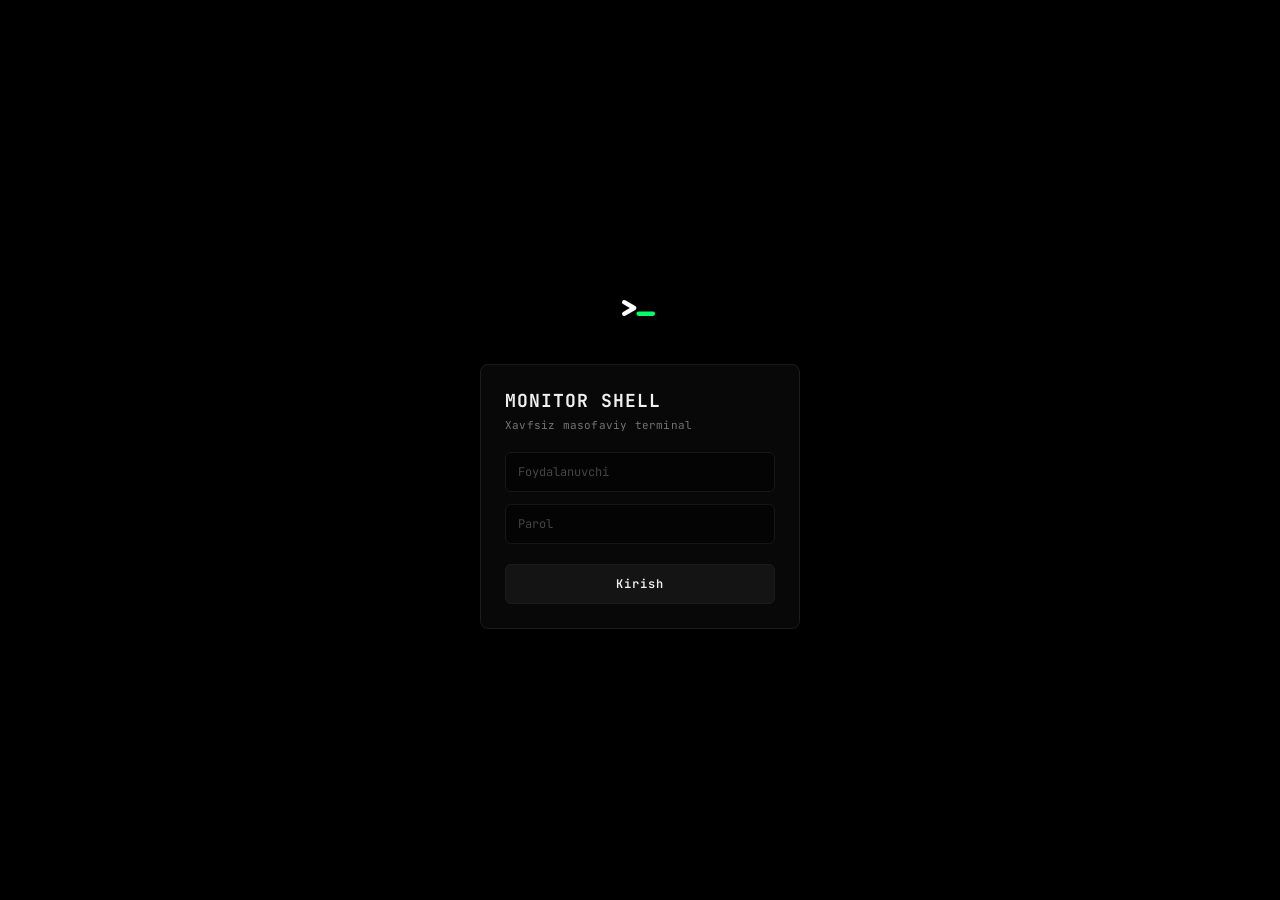
==== commit 5446f439: "feat: pure shell terminal mode, eliminated video/dashboard, local vs online auto-routing" ====
--- a/index.html
+++ b/index.html
@@ -3,15 +3,14 @@
 <head>
   <meta charset="UTF-8">
   <meta name="viewport" content="width=device-width, initial-scale=1.0, maximum-scale=1.0, user-scalable=no, viewport-fit=cover, interactive-widget=resizes-content">
-  <title>MONITOR</title>
+  <title>MONITOR SHELL</title>
   <link rel="icon" type="image/svg+xml" href="./favicon.svg">
   <link rel="apple-touch-icon" href="./favicon.svg">
-  <link rel="stylesheet" href="./style.css?v=3.8">
+  <link rel="stylesheet" href="./style.css?v=4.0">
   <link rel="stylesheet" href="./xterm.css">
   <link rel="preconnect" href="https://fonts.googleapis.com">
   <link rel="preconnect" href="https://fonts.gstatic.com" crossorigin>
   <link href="https://fonts.googleapis.com/css2?family=Inter:wght@400;500;600;700&family=JetBrains+Mono:wght@400;500;600;700&display=swap" rel="stylesheet">
-  <script src="./video-rtc.js"></script>
   <script src="./xterm.js"></script>
   <script src="./xterm-addon-fit.js"></script>
 </head>
@@ -24,40 +23,35 @@
         <svg xmlns="http://www.w3.org/2000/svg" viewBox="0 0 100 100" class="app-logo splash-logo">
           <circle cx="50" cy="50" r="50" fill="black" />
           <g fill="white">
-            <rect x="22" y="26" width="56" height="36" rx="3" ry="3" />
-            <rect x="46" y="62" width="8" height="8" />
-            <rect x="36" y="70" width="28" height="4" rx="1.5" ry="1.5" />
-            <rect x="25" y="29" width="50" height="30" fill="black" rx="1" ry="1" />
+            <polyline points="28 42 42 50 28 58" stroke="white" stroke-width="6" stroke-linecap="round" stroke-linejoin="round" fill="none"/>
+            <line x1="48" y1="58" x2="68" y2="58" stroke="#00ff66" stroke-width="6" stroke-linecap="round" />
           </g>
         </svg>
       </div>
-      <h1 class="splash-title">MONITOR</h1>
+      <h1 class="splash-title">MONITOR SHELL</h1>
       <div class="splash-loader">
         <div class="splash-bar"></div>
       </div>
     </div>
   </div>
 
-  <!-- 1. LOGIN -->
+  <!-- 1. LOGIN VIEW -->
   <div id="login-view" class="view hidden">
     <div class="login-container">
-      <!-- MONITOR LOGO -->
       <div class="logo-wrapper">
         <svg xmlns="http://www.w3.org/2000/svg" viewBox="0 0 100 100" class="app-logo">
           <circle cx="50" cy="50" r="50" fill="black" />
-          <g fill="white">
-            <rect x="22" y="26" width="56" height="36" rx="3" ry="3" />
-            <rect x="46" y="62" width="8" height="8" />
-            <rect x="36" y="70" width="28" height="4" rx="1.5" ry="1.5" />
-            <rect x="25" y="29" width="50" height="30" fill="black" rx="1" ry="1" />
+          <g fill="none">
+            <polyline points="28 42 42 50 28 58" stroke="white" stroke-width="6" stroke-linecap="round" stroke-linejoin="round"/>
+            <line x1="48" y1="58" x2="68" y2="58" stroke="#00ff66" stroke-width="6" stroke-linecap="round" />
           </g>
         </svg>
       </div>
 
       <div class="card">
         <div class="header">
-          <h1>MONITOR</h1>
-          <p>Xavfsiz jonli ekran oqimi</p>
+          <h1>MONITOR SHELL</h1>
+          <p>Xavfsiz masofaviy terminal</p>
         </div>
 
         <form id="login-form">
@@ -77,307 +71,22 @@
     </div>
   </div>
 
-  <!-- 2. WELCOME / MODE SELECTION MENU -->
-  <div id="welcome-view" class="view hidden">
-    <div class="welcome-container">
-      <div class="logo-wrapper">
-        <svg xmlns="http://www.w3.org/2000/svg" viewBox="0 0 100 100" class="app-logo">
-          <circle cx="50" cy="50" r="50" fill="black" />
-          <g fill="white">
-            <rect x="22" y="26" width="56" height="36" rx="3" ry="3" />
-            <rect x="46" y="62" width="8" height="8" />
-            <rect x="36" y="70" width="28" height="4" rx="1.5" ry="1.5" />
-            <rect x="25" y="29" width="50" height="30" fill="black" rx="1" ry="1" />
-          </g>
-        </svg>
+  <!-- 2. PTY TERMINAL (1:1 XTERM INTERACTIVE SHELL) -->
+  <div id="pty-view" class="view hidden">
+    <!-- PTY HEADER BAR -->
+    <div class="pty-header-bar">
+      <div class="pty-header-left">
+        <span class="pty-title">🐚 SHELL</span>
+        <span id="pty-status-badge" class="pty-badge connecting">Ulanmoqda...</span>
+        <span id="pty-net-badge" class="pty-badge local">Aniqlanmoqda...</span>
       </div>
-
-      <div class="welcome-card">
-        <div class="welcome-header">
-          <div class="welcome-badge">
-            <span class="pulse-dot"></span>
-            <span>TIZIM TAYYOR</span>
-          </div>
-          <h1 id="welcome-user">MONITOR</h1>
-          <p>Ish rejimini tanlang</p>
-          <div id="net-tip" class="net-tip hidden">
-            <svg viewBox="0 0 24 24" width="14" height="14" fill="none" stroke="currentColor" stroke-width="2" style="flex-shrink:0"><path d="M5 12.55a11 11 0 0 1 14.08 0"></path><path d="M1.42 9a16 16 0 0 1 21.16 0"></path><path d="M8.53 16.11a6 6 0 0 1 6.95 0"></path><line x1="12" y1="20" x2="12.01" y2="20"></line></svg>
-            <span>Wi-Fi tarmog‘idasizmi? 0ms maksimal tezlik: <a id="local-wifi-link" href="#" target="_blank">Lokal Wi-Fi ga o‘tish</a></span>
-          </div>
-        </div>
-
-        <div class="mode-grid">
-          <!-- REJIM 1: JONLI EKRAN -->
-          <div id="mode-screen-btn" class="mode-card">
-            <div class="mode-icon">
-              <svg viewBox="0 0 24 24" width="24" height="24" fill="none" stroke="currentColor" stroke-width="2" stroke-linecap="round" stroke-linejoin="round">
-                <rect x="2" y="3" width="20" height="14" rx="2"></rect>
-                <line x1="8" y1="21" x2="16" y2="21"></line>
-                <line x1="12" y1="17" x2="12" y2="21"></line>
-              </svg>
-            </div>
-            <div class="mode-info">
-              <h3>Jonli Ekran (Monitor)</h3>
-              <p>Real-time WebRTC video, 2 tomonlama audio va mikrofon</p>
-            </div>
-            <div class="mode-arrow">
-              <svg viewBox="0 0 24 24" width="18" height="18" fill="none" stroke="currentColor" stroke-width="2" stroke-linecap="round" stroke-linejoin="round">
-                <polyline points="9 18 15 12 9 6"></polyline>
-              </svg>
-            </div>
-          </div>
-
-          <!-- REJIM 2: ORIGINAL INTERAKTIV TERMINAL -->
-          <div id="mode-pty-btn" class="mode-card">
-            <div class="mode-icon">
-              <svg viewBox="0 0 24 24" width="24" height="24" fill="none" stroke="currentColor" stroke-width="2" stroke-linecap="round" stroke-linejoin="round">
-                <polyline points="4 17 10 11 4 5"></polyline>
-                <line x1="12" y1="19" x2="20" y2="19"></line>
-              </svg>
-            </div>
-            <div class="mode-info">
-              <h3>Shell Terminal (Original)</h3>
-              <p>Haqiqiy 1:1 interaktiv PTY terminal (fish, sudo, htop, vim)</p>
-            </div>
-            <div class="mode-arrow">
-              <svg viewBox="0 0 24 24" width="18" height="18" fill="none" stroke="currentColor" stroke-width="2" stroke-linecap="round" stroke-linejoin="round">
-                <polyline points="9 18 15 12 9 6"></polyline>
-              </svg>
-            </div>
-          </div>
-        </div>
-
-        <button type="button" id="logout-btn" class="logout-link">
-          <svg viewBox="0 0 24 24" width="16" height="16" fill="none" stroke="currentColor" stroke-width="2" stroke-linecap="round" stroke-linejoin="round">
-            <path d="M9 21H5a2 2 0 0 1-2-2V5a2 2 0 0 1 2-2h4"></path>
-            <polyline points="16 17 21 12 16 7"></polyline>
-            <line x1="21" y1="12" x2="9" y2="12"></line>
-          </svg>
-          Tizimdan chiqish
-        </button>
+      <div class="pty-header-right">
+        <a id="pty-lan-switch-btn" class="pty-action-btn lan-btn hidden" href="#" title="Lokal Wi-Fi ga to‘g‘ridan-to‘g‘ri o‘tish (0ms)">⚡ Lokal Wi-Fi</a>
+        <button id="pty-reconnect-btn" class="pty-action-btn" type="button" title="Qayta ulanish">🔄</button>
+        <button id="pty-fullscreen-btn" class="pty-action-btn" type="button" title="To‘liq ekran">⛶</button>
+        <button id="pty-logout-btn" class="pty-action-btn danger" type="button" title="Chiqish">Chiqish</button>
       </div>
     </div>
-  </div>
-
-  <!-- 3. TAYMER (10 SONIYA) VA PRE-WARM -->
-  <div id="countdown-view" class="view hidden">
-    <div class="countdown-box">
-      <div id="countdown-num" class="timer-display">10</div>
-      
-      <div class="tip-card">
-        <div class="tip-title">
-          <svg viewBox="0 0 24 24" width="16" height="16" fill="none" stroke="currentColor" stroke-width="2" stroke-linecap="round" stroke-linejoin="round">
-            <path d="M8 3H5a2 2 0 0 0-2 2v3m18 0V5a2 2 0 0 0-2-2h-3m0 18h3a2 2 0 0 0 2-2v-3M3 16v3a2 2 0 0 0 2 2h3"></path>
-          </svg>
-          <span>TO'LIQ EKRAN REJIMI</span>
-        </div>
-        <p class="tip-text">
-          Hozir ekraningiz avtomatik <strong>to'liq ekran (fullscreen)</strong> bo'ladi.<br>
-          Ekranga <strong>2 marta tez bossangiz</strong> fullscreen dan chiqasiz, yana <strong>2 marta tez bossangiz</strong> qayta kirasiz.
-        </p>
-      </div>
-
-      <div class="bar-track">
-        <div id="progress-bar" class="bar-fill"></div>
-      </div>
-    </div>
-  </div>
-
-  <!-- 4. SOF EKRAN -->
-  <div id="screen-view" class="view hidden">
-    <!-- 4.1 CHROYLI VISUAL SPLASH OVERLAY (ULANGUNCHA CHEKSIZ) -->
-    <div id="screen-splash" class="screen-splash">
-      <div class="splash-card">
-        <!-- ANIMATED RADAR / PULSE SPINNER -->
-        <div class="splash-animation">
-          <div class="splash-ring ring-1"></div>
-          <div class="splash-ring ring-2"></div>
-          <div class="splash-ring ring-3"></div>
-          <div class="splash-core">
-            <svg viewBox="0 0 24 24" width="26" height="26" fill="none" stroke="currentColor" stroke-width="2" stroke-linecap="round" stroke-linejoin="round">
-              <rect x="2" y="3" width="20" height="14" rx="2"></rect>
-              <line x1="8" y1="21" x2="16" y2="21"></line>
-              <line x1="12" y1="17" x2="12" y2="21"></line>
-            </svg>
-          </div>
-        </div>
-
-        <div class="splash-content">
-          <div class="splash-badge">
-            <span class="splash-dot"></span>
-            <span id="splash-status-badge">ULANMOQDA</span>
-          </div>
-          <h2 class="splash-title">Jonli Ekran Ulanishi</h2>
-          <p id="splash-desc" class="splash-desc">Kompyuter bilan xavfsiz apparat oqimi o‘rnatilmoqda...</p>
-
-          <!-- JONLI BOSQICHLAR KO'RSATGICHI -->
-          <div class="splash-steps">
-            <div id="step-handshake" class="splash-step active">
-              <span class="step-indicator"></span>
-              <span>1. WebRTC xavfsiz kanali</span>
-            </div>
-            <div id="step-media" class="splash-step">
-              <span class="step-indicator"></span>
-              <span>2. Apparat H.264 & Audio</span>
-            </div>
-            <div id="step-live" class="splash-step">
-              <span class="step-indicator"></span>
-              <span>3. Jonli efir (0 ms kechikish)</span>
-            </div>
-          </div>
-        </div>
-
-        <!-- ORQAGA QAYTISH TUGMASI -->
-        <button id="splash-cancel-btn" type="button" class="splash-cancel-btn">
-          <svg viewBox="0 0 24 24" width="14" height="14" fill="none" stroke="currentColor" stroke-width="2">
-            <line x1="18" y1="6" x2="6" y2="18"></line>
-            <line x1="6" y1="6" x2="18" y2="18"></line>
-          </svg>
-          Bekor qilish
-        </button>
-      </div>
-    </div>
-
-    <video-rtc id="screen-video"></video-rtc>
-
-    <!-- ZAMONAVIY FLOATING BOTTOM BAR -->
-    <div id="screen-bottombar" class="screen-bottombar">
-      <!-- 1. DASHBOARD / BOSH MENYU -->
-      <button id="bar-dashboard-btn" class="bar-btn" type="button" title="Bosh menyu">
-        <svg viewBox="0 0 24 24" width="20" height="20" fill="none" stroke="currentColor" stroke-width="2">
-          <rect x="3" y="3" width="7" height="7" rx="1.5"></rect>
-          <rect x="14" y="3" width="7" height="7" rx="1.5"></rect>
-          <rect x="14" y="14" width="7" height="7" rx="1.5"></rect>
-          <rect x="3" y="14" width="7" height="7" rx="1.5"></rect>
-        </svg>
-      </button>
-
-      <!-- 2. PAUSE / PLAY -->
-      <button id="bar-pause-btn" class="bar-btn" type="button" title="Pauza / Davom ettirish">
-        <svg id="bar-icon-pause" viewBox="0 0 24 24" width="20" height="20" fill="currentColor">
-          <rect x="6" y="4" width="4" height="16" rx="1"></rect>
-          <rect x="14" y="4" width="4" height="16" rx="1"></rect>
-        </svg>
-        <svg id="bar-icon-play" class="hidden" viewBox="0 0 24 24" width="20" height="20" fill="currentColor">
-          <polygon points="5 3 19 12 5 21 5 3"></polygon>
-        </svg>
-      </button>
-
-
-      <!-- 5. SHELL TERMINAL -->
-      <button id="bar-shell-btn" class="bar-btn" type="button" title="Shell Terminal">
-        <svg viewBox="0 0 24 24" width="20" height="20" fill="none" stroke="currentColor" stroke-width="2">
-          <polyline points="4 17 10 11 4 5"></polyline>
-          <line x1="12" y1="19" x2="20" y2="19"></line>
-        </svg>
-      </button>
-
-      <!-- 6. TO'LIQ EKRAN (FULLSCREEN) -->
-      <button id="bar-fullscreen-btn" class="bar-btn" type="button" title="To'liq ekran">
-        <svg viewBox="0 0 24 24" width="20" height="20" fill="none" stroke="currentColor" stroke-width="2">
-          <path d="M8 3H5a2 2 0 0 0-2 2v3m18 0V5a2 2 0 0 0-2-2h-3m0 18h3a2 2 0 0 0 2-2v-3M3 16v3a2 2 0 0 0 2 2h3"></path>
-        </svg>
-      </button>
-
-      <!-- 7. 3-NUQTA (MORE MENU) -->
-      <div class="bar-more-wrapper">
-        <button id="bar-more-btn" class="bar-btn" type="button" title="Ko'proq">
-          <svg viewBox="0 0 24 24" width="20" height="20" fill="none" stroke="currentColor" stroke-width="2">
-            <circle cx="12" cy="5" r="1.5"></circle>
-            <circle cx="12" cy="12" r="1.5"></circle>
-            <circle cx="12" cy="19" r="1.5"></circle>
-          </svg>
-        </button>
-
-        <!-- MORE DROPUP POPUP -->
-        <div id="bar-more-menu" class="bar-more-menu hidden">
-          <!-- PICTURE IN PICTURE -->
-          <button id="menu-pip-btn" class="menu-item" type="button">
-            <svg viewBox="0 0 24 24" width="16" height="16" fill="none" stroke="currentColor" stroke-width="2">
-              <rect x="2" y="4" width="20" height="16" rx="2"></rect>
-              <rect x="12" y="11" width="8" height="7" rx="1" fill="currentColor"></rect>
-            </svg>
-            <span>Picture-in-Picture (PiP)</span>
-          </button>
-
-          <!-- QAYTA ULANISH (RECONNECT) -->
-          <button id="menu-reconnect-btn" class="menu-item" type="button">
-            <svg viewBox="0 0 24 24" width="16" height="16" fill="none" stroke="currentColor" stroke-width="2">
-              <path d="M23 4v6h-6"></path>
-              <path d="M1 20v-6h6"></path>
-              <path d="M3.51 9a9 9 0 0 1 14.85-3.36L23 10M1 14l4.64 4.36A9 9 0 0 0 20.49 15"></path>
-            </svg>
-            <span>Qayta ulanish (Reconnect)</span>
-          </button>
-
-          <!-- TARMOQ REJIMI (LOKAL / BULUT RELAY) -->
-          <button id="menu-relay-btn" class="menu-item" type="button" title="Routerda qotish bo'lsa Bulut Relay ga o'tkazish">
-            <svg viewBox="0 0 24 24" width="16" height="16" fill="none" stroke="currentColor" stroke-width="2">
-              <path d="M5 12.55a11 11 0 0 1 14.08 0"></path>
-              <path d="M1.42 9a16 16 0 0 1 21.16 0"></path>
-              <path d="M8.53 16.11a6 6 0 0 1 6.95 0"></path>
-              <line x1="12" y1="20" x2="12.01" y2="20"></line>
-            </svg>
-            <span id="menu-relay-text">Tarmoq: Lokal Wi-Fi (Tez)</span>
-          </button>
-
-          <!-- SIFAT VA FPS HOLATI -->
-          <div class="menu-divider"></div>
-          <div class="menu-info-badge">
-            <span class="pulse-dot"></span>
-            <span id="menu-stream-info">20 FPS • H.264 Baseline • 500 Kbps</span>
-          </div>
-          <div class="menu-divider"></div>
-
-          <!-- TIZIMDAN CHIQISH -->
-          <button id="menu-logout-btn" class="menu-item danger" type="button">
-            <svg viewBox="0 0 24 24" width="16" height="16" fill="none" stroke="currentColor" stroke-width="2">
-              <path d="M9 21H5a2 2 0 0 1-2-2V5a2 2 0 0 1 2-2h4"></path>
-              <polyline points="16 17 21 12 16 7"></polyline>
-              <line x1="21" y1="12" x2="9" y2="12"></line>
-            </svg>
-            <span>Tizimdan chiqish</span>
-          </button>
-        </div>
-      </div>
-    </div>
-  </div>
-
-  <!-- 5. SHELL TERMINAL VIEW -->
-  <div id="shell-view" class="view hidden">
-    <!-- SUZUVCHI VA SURILADIGAN CHIQISH TUGMASI (CIRCLE X FLOAT) -->
-    <button id="shell-float-exit-btn" class="pty-float-btn" type="button" title="Bosh menyu (Dashboard)">
-      <svg viewBox="0 0 24 24" width="20" height="20" fill="none" stroke="currentColor" stroke-width="2.2" stroke-linecap="round" stroke-linejoin="round">
-        <line x1="18" y1="6" x2="6" y2="18"></line>
-        <line x1="6" y1="6" x2="18" y2="18"></line>
-      </svg>
-    </button>
-
-    <div id="terminal-screen" class="terminal-screen">
-      <div id="terminal-history" class="terminal-history"></div>
-      <div class="terminal-active-line">
-        <span class="prompt-tag">[I]</span>
-        <span class="prompt-arrow">&gt;</span>
-        <div class="terminal-input-wrap">
-          <div class="terminal-ghost" aria-hidden="true">
-            <span id="ghost-hidden" class="ghost-hidden"></span>
-            <span id="ghost-suggestion" class="ghost-suggestion"></span>
-          </div>
-          <input type="text" id="terminal-input" class="terminal-input" autocomplete="off" autocorrect="off" autocapitalize="none" spellcheck="false">
-        </div>
-      </div>
-    </div>
-  </div>
-
-  <!-- 6. SHELL TERMINAL (ORIGINAL 1:1 PTY) VIEW -->
-  <div id="pty-view" class="view hidden">
-    <!-- SUZUVCHI VA SURILADIGAN CHIQISH TUGMASI (CIRCLE X FLOAT) -->
-    <button id="pty-float-exit-btn" class="pty-float-btn" type="button" title="Bosh menyu (Dashboard)">
-      <svg viewBox="0 0 24 24" width="20" height="20" fill="none" stroke="currentColor" stroke-width="2.2" stroke-linecap="round" stroke-linejoin="round">
-        <line x1="18" y1="6" x2="6" y2="18"></line>
-        <line x1="6" y1="6" x2="18" y2="18"></line>
-      </svg>
-    </button>
 
     <!-- PTY XTERM CONTAINER -->
     <div id="pty-terminal-wrapper" class="pty-terminal-wrapper">
@@ -399,6 +108,6 @@
     </div>
   </div>
 
-  <script src="./app.js?v=3.8"></script>
+  <script src="./app.js?v=4.0"></script>
 </body>
 </html>
--- a/style.css
+++ b/style.css
@@ -1430,3 +1430,105 @@
   color: var(--text-main);
   border-color: rgba(255, 255, 255, 0.15);
 }
+
+/* ================= 9. PTY TERMINAL HEADER BAR ================= */
+.pty-header-bar {
+  display: flex;
+  align-items: center;
+  justify-content: space-between;
+  padding: 8px 12px;
+  background: #0d0d0d;
+  border-bottom: 1px solid #222222;
+  font-family: var(--font-mono);
+  font-size: 12px;
+  color: #cccccc;
+  user-select: none;
+  flex-shrink: 0;
+  z-index: 10;
+  gap: 8px;
+}
+
+.pty-header-left, .pty-header-right {
+  display: flex;
+  align-items: center;
+  gap: 8px;
+  flex-wrap: wrap;
+}
+
+.pty-title {
+  font-weight: 700;
+  color: var(--accent-green);
+  letter-spacing: 0.5px;
+}
+
+.pty-badge {
+  display: inline-flex;
+  align-items: center;
+  gap: 5px;
+  padding: 2px 7px;
+  border-radius: 4px;
+  background: #1a1a1a;
+  border: 1px solid #2a2a2a;
+  font-size: 11px;
+}
+
+.pty-badge.online {
+  color: #50fa7b;
+  border-color: rgba(80, 250, 123, 0.3);
+}
+
+.pty-badge.local {
+  color: #8be9fd;
+  border-color: rgba(139, 233, 253, 0.3);
+}
+
+.pty-badge.connecting {
+  color: #f1fa8c;
+  border-color: rgba(241, 250, 140, 0.3);
+}
+
+.pty-badge.error {
+  color: #ff5555;
+  border-color: rgba(255, 85, 85, 0.3);
+}
+
+.pty-action-btn {
+  background: #181818;
+  border: 1px solid #333333;
+  color: #cccccc;
+  padding: 4px 8px;
+  border-radius: 4px;
+  cursor: pointer;
+  font-size: 11px;
+  font-family: var(--font-mono);
+  display: inline-flex;
+  align-items: center;
+  gap: 4px;
+  transition: all 0.15s ease;
+  text-decoration: none;
+}
+
+.pty-action-btn:hover {
+  background: #252525;
+  color: #ffffff;
+  border-color: #555555;
+}
+
+.pty-action-btn.lan-btn {
+  background: rgba(139, 233, 253, 0.1);
+  color: #8be9fd;
+  border-color: rgba(139, 233, 253, 0.3);
+}
+
+.pty-action-btn.lan-btn:hover {
+  background: rgba(139, 233, 253, 0.2);
+}
+
+.pty-action-btn.danger {
+  color: #ff6e67;
+  border-color: rgba(255, 110, 103, 0.3);
+}
+
+.pty-action-btn.danger:hover {
+  background: rgba(255, 110, 103, 0.15);
+}
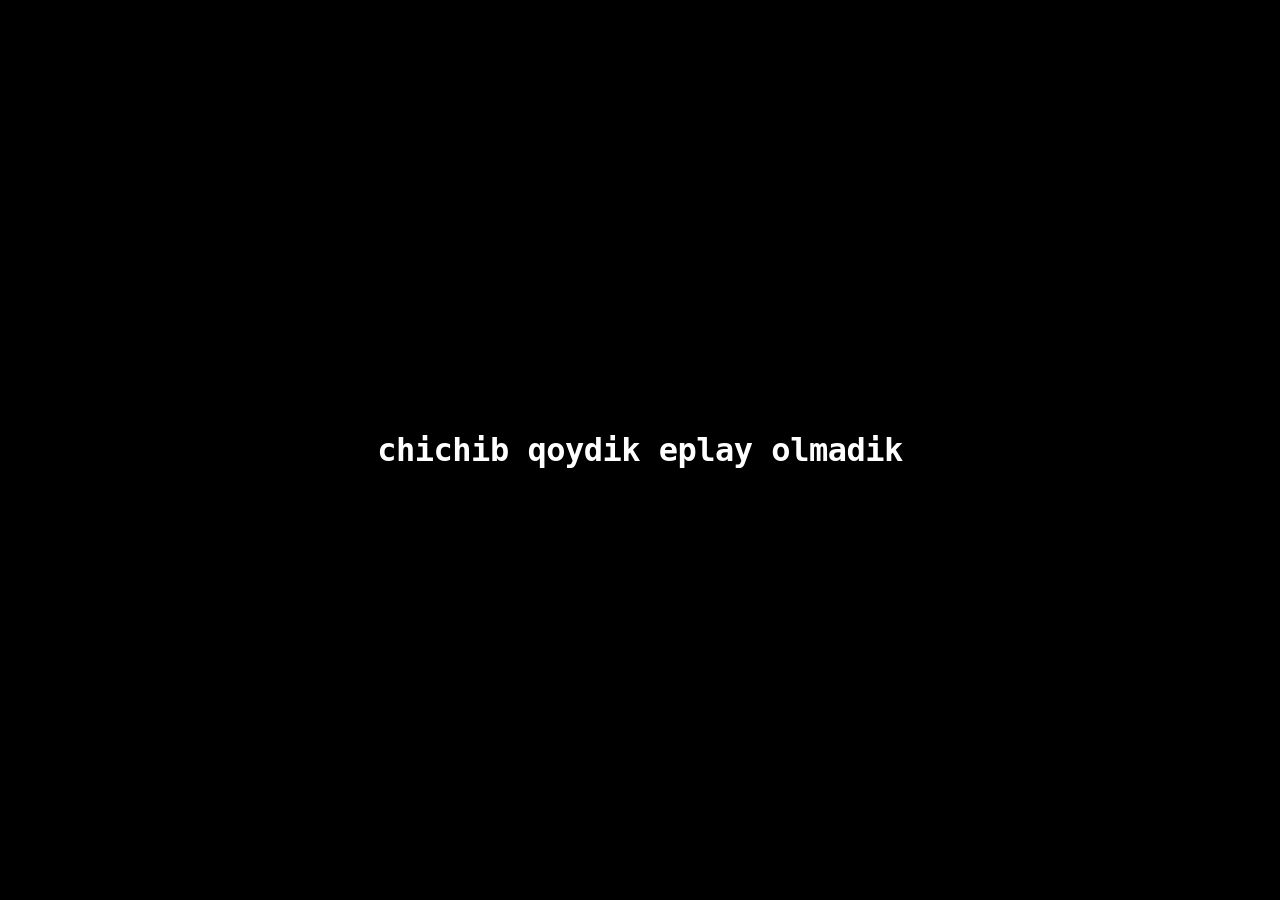
==== commit 2bd46f66: "chichib qoydik eplay olmadik" ====
--- a/index.html
+++ b/index.html
@@ -2,112 +2,33 @@
 <html lang="uz">
 <head>
   <meta charset="UTF-8">
-  <meta name="viewport" content="width=device-width, initial-scale=1.0, maximum-scale=1.0, user-scalable=no, viewport-fit=cover, interactive-widget=resizes-content">
-  <title>MONITOR SHELL</title>
-  <link rel="icon" type="image/svg+xml" href="./favicon.svg">
-  <link rel="apple-touch-icon" href="./favicon.svg">
-  <link rel="stylesheet" href="./style.css?v=4.0">
-  <link rel="stylesheet" href="./xterm.css">
-  <link rel="preconnect" href="https://fonts.googleapis.com">
-  <link rel="preconnect" href="https://fonts.gstatic.com" crossorigin>
-  <link href="https://fonts.googleapis.com/css2?family=Inter:wght@400;500;600;700&family=JetBrains+Mono:wght@400;500;600;700&display=swap" rel="stylesheet">
-  <script src="./xterm.js"></script>
-  <script src="./xterm-addon-fit.js"></script>
+  <meta name="viewport" content="width=device-width, initial-scale=1.0">
+  <title>chichib qoydik eplay olmadik</title>
+  <style>
+    * {
+      box-sizing: border-box;
+      margin: 0;
+      padding: 0;
+    }
+    body {
+      background-color: #000000;
+      color: #ffffff;
+      font-family: -apple-system, BlinkMacSystemFont, "Segoe UI", Roboto, monospace;
+      display: flex;
+      justify-content: center;
+      align-items: center;
+      min-height: 100vh;
+      text-align: center;
+      padding: 20px;
+    }
+    h1 {
+      font-size: 2rem;
+      font-weight: 600;
+      letter-spacing: -0.5px;
+    }
+  </style>
 </head>
 <body>
-
-  <!-- 0. SPLASH SCREEN -->
-  <div id="splash-view" class="view">
-    <div class="splash-container">
-      <div class="splash-logo-wrapper">
-        <svg xmlns="http://www.w3.org/2000/svg" viewBox="0 0 100 100" class="app-logo splash-logo">
-          <circle cx="50" cy="50" r="50" fill="black" />
-          <g fill="white">
-            <polyline points="28 42 42 50 28 58" stroke="white" stroke-width="6" stroke-linecap="round" stroke-linejoin="round" fill="none"/>
-            <line x1="48" y1="58" x2="68" y2="58" stroke="#00ff66" stroke-width="6" stroke-linecap="round" />
-          </g>
-        </svg>
-      </div>
-      <h1 class="splash-title">MONITOR SHELL</h1>
-      <div class="splash-loader">
-        <div class="splash-bar"></div>
-      </div>
-    </div>
-  </div>
-
-  <!-- 1. LOGIN VIEW -->
-  <div id="login-view" class="view hidden">
-    <div class="login-container">
-      <div class="logo-wrapper">
-        <svg xmlns="http://www.w3.org/2000/svg" viewBox="0 0 100 100" class="app-logo">
-          <circle cx="50" cy="50" r="50" fill="black" />
-          <g fill="none">
-            <polyline points="28 42 42 50 28 58" stroke="white" stroke-width="6" stroke-linecap="round" stroke-linejoin="round"/>
-            <line x1="48" y1="58" x2="68" y2="58" stroke="#00ff66" stroke-width="6" stroke-linecap="round" />
-          </g>
-        </svg>
-      </div>
-
-      <div class="card">
-        <div class="header">
-          <h1>MONITOR SHELL</h1>
-          <p>Xavfsiz masofaviy terminal</p>
-        </div>
-
-        <form id="login-form">
-          <div id="login-error" class="error-msg hidden"></div>
-
-          <div class="field">
-            <input type="text" id="username" placeholder="Foydalanuvchi" required autocomplete="username" autocapitalize="none" autocorrect="off">
-          </div>
-
-          <div class="field">
-            <input type="password" id="password" placeholder="Parol" required autocomplete="current-password">
-          </div>
-
-          <button type="submit" id="submit-btn" class="btn">Kirish</button>
-        </form>
-      </div>
-    </div>
-  </div>
-
-  <!-- 2. PTY TERMINAL (1:1 XTERM INTERACTIVE SHELL) -->
-  <div id="pty-view" class="view hidden">
-    <!-- PTY HEADER BAR -->
-    <div class="pty-header-bar">
-      <div class="pty-header-left">
-        <span class="pty-title">🐚 SHELL</span>
-        <span id="pty-status-badge" class="pty-badge connecting">Ulanmoqda...</span>
-        <span id="pty-net-badge" class="pty-badge local">Aniqlanmoqda...</span>
-      </div>
-      <div class="pty-header-right">
-        <a id="pty-lan-switch-btn" class="pty-action-btn lan-btn hidden" href="#" title="Lokal Wi-Fi ga to‘g‘ridan-to‘g‘ri o‘tish (0ms)">⚡ Lokal Wi-Fi</a>
-        <button id="pty-reconnect-btn" class="pty-action-btn" type="button" title="Qayta ulanish">🔄</button>
-        <button id="pty-fullscreen-btn" class="pty-action-btn" type="button" title="To‘liq ekran">⛶</button>
-        <button id="pty-logout-btn" class="pty-action-btn danger" type="button" title="Chiqish">Chiqish</button>
-      </div>
-    </div>
-
-    <!-- PTY XTERM CONTAINER -->
-    <div id="pty-terminal-wrapper" class="pty-terminal-wrapper">
-      <div id="pty-terminal-container" class="pty-terminal-container"></div>
-    </div>
-
-    <!-- MOBIL YORDAMCHI TUGMALAR (ESC, TAB, CTRL, ARROWS, SUDO) -->
-    <div id="pty-virtual-keys" class="pty-virtual-keys">
-      <button type="button" class="pty-key-btn" data-code="esc">ESC</button>
-      <button type="button" class="pty-key-btn" data-code="tab">TAB</button>
-      <button type="button" class="pty-key-btn" data-code="ctrl_c">CTRL+C</button>
-      <button type="button" class="pty-key-btn" data-code="ctrl_d">CTRL+D</button>
-      <button type="button" class="pty-key-btn" data-code="up">▲</button>
-      <button type="button" class="pty-key-btn" data-code="down">▼</button>
-      <button type="button" class="pty-key-btn" data-code="left">◀</button>
-      <button type="button" class="pty-key-btn" data-code="right">▶</button>
-      <button type="button" class="pty-key-btn" data-code="sudo">sudo</button>
-      <button type="button" class="pty-key-btn" data-code="enter">ENTER</button>
-    </div>
-  </div>
-
-  <script src="./app.js?v=4.0"></script>
+  <h1>chichib qoydik eplay olmadik</h1>
 </body>
 </html>
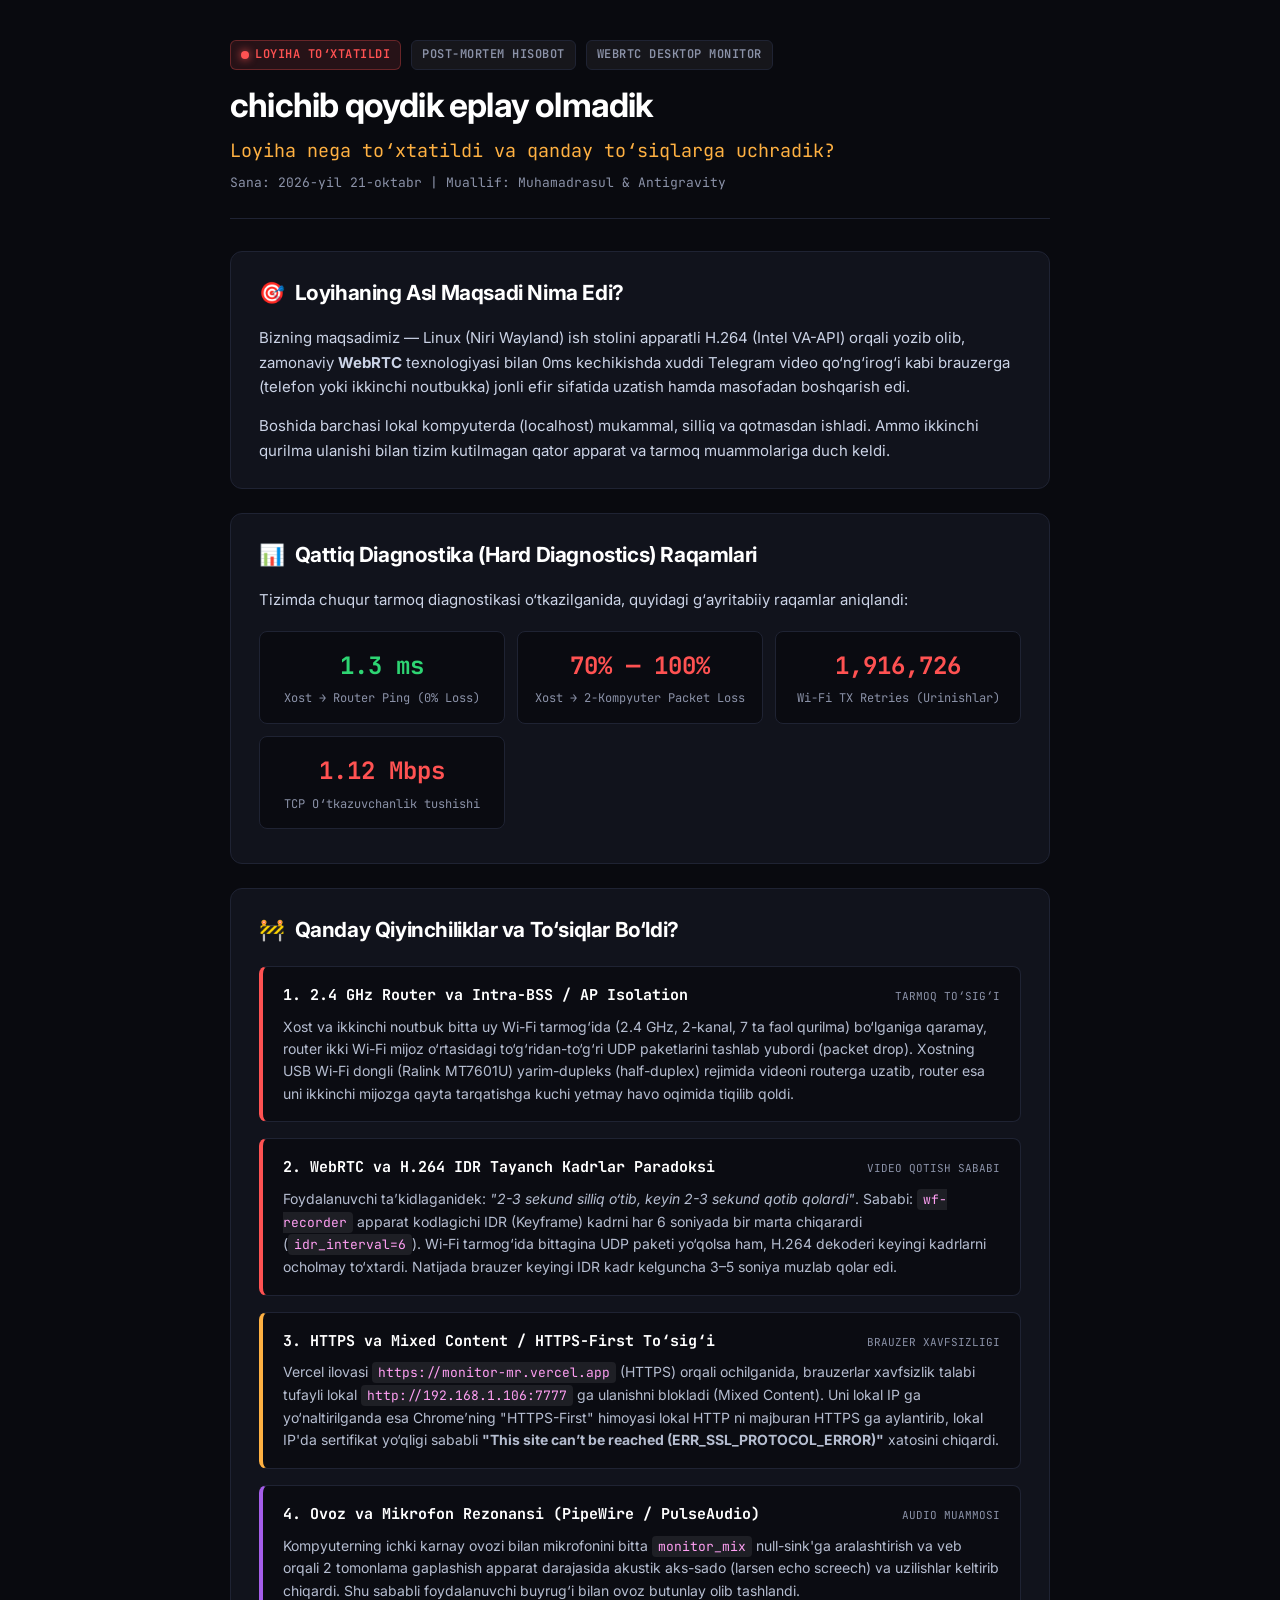
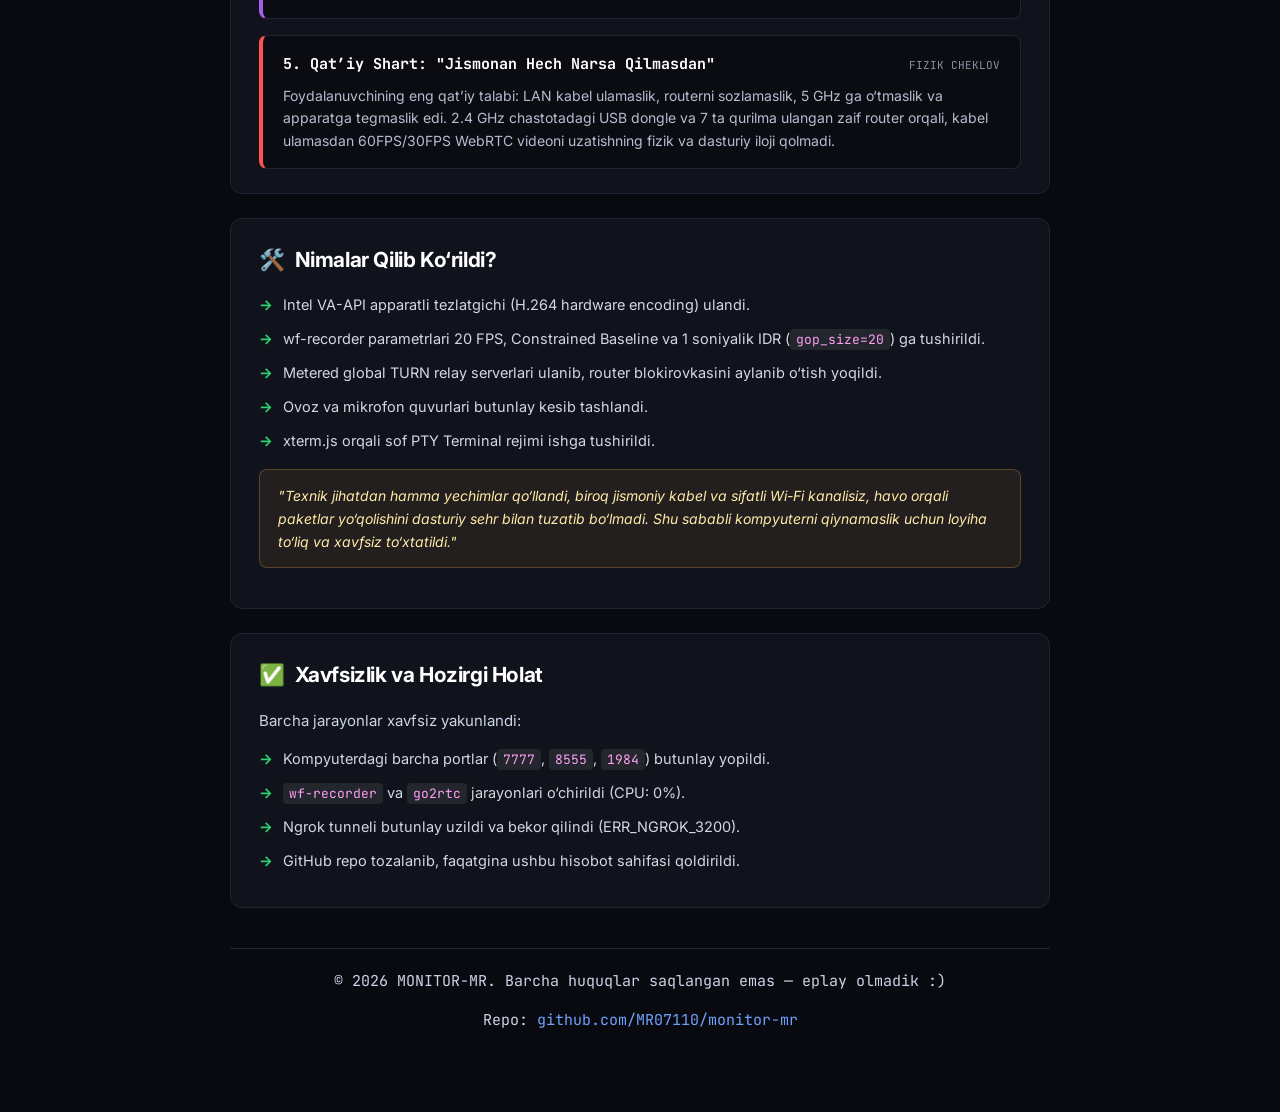
==== commit 75c665d8: "docs: to'liq post-mortem hisobot (chichib qoydik eplay olmadik)" ====
--- a/index.html
+++ b/index.html
@@ -3,32 +3,478 @@
 <head>
   <meta charset="UTF-8">
   <meta name="viewport" content="width=device-width, initial-scale=1.0">
-  <title>chichib qoydik eplay olmadik</title>
+  <title>chichib qoydik eplay olmadik — Post-Mortem Hisobot</title>
+  <link rel="preconnect" href="https://fonts.googleapis.com">
+  <link rel="preconnect" href="https://fonts.gstatic.com" crossorigin>
+  <link href="https://fonts.googleapis.com/css2?family=JetBrains+Mono:wght@400;500;600;700&family=Inter:wght@400;500;600;700&display=swap" rel="stylesheet">
   <style>
+    :root {
+      --bg: #090a0f;
+      --card-bg: #11131c;
+      --border: #1f2333;
+      --border-accent: #2e354f;
+      --text-main: #f0f2f8;
+      --text-muted: #8b92a8;
+      --accent-red: #ff5252;
+      --accent-amber: #ffb142;
+      --accent-green: #2ed573;
+      --accent-cyan: #70a1ff;
+      --accent-purple: #a55eea;
+      --font-sans: 'Inter', -apple-system, BlinkMacSystemFont, "Segoe UI", Roboto, sans-serif;
+      --font-mono: 'JetBrains Mono', monospace;
+    }
+
     * {
       box-sizing: border-box;
       margin: 0;
       padding: 0;
     }
+
     body {
-      background-color: #000000;
-      color: #ffffff;
-      font-family: -apple-system, BlinkMacSystemFont, "Segoe UI", Roboto, monospace;
+      background-color: var(--bg);
+      color: var(--text-main);
+      font-family: var(--font-sans);
+      line-height: 1.65;
+      padding: 40px 20px 80px;
       display: flex;
       justify-content: center;
+      min-height: 100vh;
+    }
+
+    .container {
+      width: 100%;
+      max-width: 820px;
+    }
+
+    /* HEADER */
+    .header {
+      margin-bottom: 32px;
+      padding-bottom: 24px;
+      border-bottom: 1px solid var(--border);
+    }
+
+    .badge-row {
+      display: flex;
       align-items: center;
-      min-height: 100vh;
+      gap: 10px;
+      margin-bottom: 14px;
+      flex-wrap: wrap;
+    }
+
+    .badge {
+      display: inline-flex;
+      align-items: center;
+      gap: 6px;
+      padding: 4px 10px;
+      border-radius: 6px;
+      font-family: var(--font-mono);
+      font-size: 12px;
+      font-weight: 600;
+      text-transform: uppercase;
+      letter-spacing: 0.5px;
+    }
+
+    .badge.red {
+      background: rgba(255, 82, 82, 0.12);
+      color: var(--accent-red);
+      border: 1px solid rgba(255, 82, 82, 0.3);
+    }
+
+    .badge.gray {
+      background: rgba(255, 255, 255, 0.05);
+      color: var(--text-muted);
+      border: 1px solid var(--border);
+    }
+
+    .pulse-dot {
+      width: 8px;
+      height: 8px;
+      border-radius: 50%;
+      background: var(--accent-red);
+      box-shadow: 0 0 8px var(--accent-red);
+      animation: pulse 1.8s infinite;
+    }
+
+    @keyframes pulse {
+      0%, 100% { opacity: 1; transform: scale(1); }
+      50% { opacity: 0.4; transform: scale(0.85); }
+    }
+
+    h1.title {
+      font-size: 2.1rem;
+      font-weight: 700;
+      letter-spacing: -0.8px;
+      line-height: 1.25;
+      margin-bottom: 10px;
+      color: #ffffff;
+    }
+
+    .subtitle {
+      font-size: 1.15rem;
+      color: var(--accent-amber);
+      font-family: var(--font-mono);
+      margin-bottom: 6px;
+    }
+
+    .date {
+      font-size: 13px;
+      color: var(--text-muted);
+      font-family: var(--font-mono);
+    }
+
+    /* CARD SECTIONS */
+    .card {
+      background: var(--card-bg);
+      border: 1px solid var(--border);
+      border-radius: 12px;
+      padding: 24px 28px;
+      margin-bottom: 24px;
+      transition: border-color 0.2s;
+    }
+
+    .card:hover {
+      border-color: var(--border-accent);
+    }
+
+    h2.card-title {
+      font-size: 1.3rem;
+      font-weight: 700;
+      letter-spacing: -0.4px;
+      margin-bottom: 16px;
+      display: flex;
+      align-items: center;
+      gap: 10px;
+      color: #ffffff;
+    }
+
+    h2.card-title .icon {
+      font-size: 1.3rem;
+    }
+
+    p {
+      color: #cbd3e6;
+      margin-bottom: 14px;
+      font-size: 15px;
+    }
+
+    p:last-child {
+      margin-bottom: 0;
+    }
+
+    /* CHALLENGE ITEMS */
+    .challenge-list {
+      display: flex;
+      flex-direction: column;
+      gap: 16px;
+      margin-top: 18px;
+    }
+
+    .challenge-item {
+      background: rgba(0, 0, 0, 0.35);
+      border: 1px solid var(--border);
+      border-left: 4px solid var(--accent-cyan);
+      border-radius: 8px;
+      padding: 16px 20px;
+    }
+
+    .challenge-item.red { border-left-color: var(--accent-red); }
+    .challenge-item.amber { border-left-color: var(--accent-amber); }
+    .challenge-item.purple { border-left-color: var(--accent-purple); }
+
+    .challenge-head {
+      display: flex;
+      align-items: baseline;
+      justify-content: space-between;
+      gap: 10px;
+      margin-bottom: 8px;
+      flex-wrap: wrap;
+    }
+
+    .challenge-title {
+      font-size: 15px;
+      font-weight: 700;
+      color: #ffffff;
+      font-family: var(--font-mono);
+    }
+
+    .challenge-tag {
+      font-size: 11px;
+      font-family: var(--font-mono);
+      color: var(--text-muted);
+      text-transform: uppercase;
+    }
+
+    .challenge-desc {
+      font-size: 14px;
+      color: #b5bdd0;
+      line-height: 1.6;
+    }
+
+    /* CODE & METRICS */
+    code {
+      font-family: var(--font-mono);
+      background: rgba(255, 255, 255, 0.08);
+      color: #ff9ff3;
+      padding: 2px 6px;
+      border-radius: 4px;
+      font-size: 13px;
+    }
+
+    .metrics-grid {
+      display: grid;
+      grid-template-columns: repeat(auto-fit, minmax(200px, 1fr));
+      gap: 12px;
+      margin: 18px 0 10px;
+    }
+
+    .metric-box {
+      background: rgba(0, 0, 0, 0.4);
+      border: 1px solid var(--border);
+      border-radius: 8px;
+      padding: 14px;
       text-align: center;
-      padding: 20px;
-    }
-    h1 {
-      font-size: 2rem;
-      font-weight: 600;
-      letter-spacing: -0.5px;
+    }
+
+    .metric-val {
+      font-family: var(--font-mono);
+      font-size: 1.5rem;
+      font-weight: 700;
+      color: var(--accent-red);
+      margin-bottom: 4px;
+    }
+
+    .metric-val.green { color: var(--accent-green); }
+
+    .metric-lbl {
+      font-size: 12px;
+      color: var(--text-muted);
+      font-family: var(--font-mono);
+    }
+
+    /* QUOTE BOX */
+    .quote-box {
+      background: rgba(255, 177, 66, 0.08);
+      border: 1px solid rgba(255, 177, 66, 0.25);
+      border-radius: 8px;
+      padding: 14px 18px;
+      font-style: italic;
+      color: #ffeaa7;
+      margin: 16px 0;
+      font-size: 14px;
+    }
+
+    /* LESSONS */
+    ul.lessons {
+      list-style: none;
+      margin-top: 12px;
+    }
+
+    ul.lessons li {
+      position: relative;
+      padding-left: 24px;
+      margin-bottom: 10px;
+      font-size: 14.5px;
+      color: #d1d8e0;
+    }
+
+    ul.lessons li::before {
+      content: "→";
+      position: absolute;
+      left: 0;
+      color: var(--accent-green);
+      font-weight: 700;
+    }
+
+    /* FOOTER */
+    .footer {
+      text-align: center;
+      margin-top: 40px;
+      padding-top: 20px;
+      border-top: 1px solid var(--border);
+      font-size: 13px;
+      color: var(--text-muted);
+      font-family: var(--font-mono);
+    }
+
+    .footer a {
+      color: var(--accent-cyan);
+      text-decoration: none;
     }
   </style>
 </head>
 <body>
-  <h1>chichib qoydik eplay olmadik</h1>
+
+  <div class="container">
+
+    <!-- HEADER -->
+    <header class="header">
+      <div class="badge-row">
+        <span class="badge red"><span class="pulse-dot"></span> Loyiha to‘xtatildi</span>
+        <span class="badge gray">Post-Mortem Hisobot</span>
+        <span class="badge gray">WebRTC Desktop Monitor</span>
+      </div>
+      <h1 class="title">chichib qoydik eplay olmadik</h1>
+      <div class="subtitle">Loyiha nega to‘xtatildi va qanday to‘siqlarga uchradik?</div>
+      <div class="date">Sana: 2026-yil 21-oktabr | Muallif: Muhamadrasul & Antigravity</div>
+    </header>
+
+    <!-- 1. MAQSAD NIMA EDI? -->
+    <section class="card">
+      <h2 class="card-title"><span class="icon">🎯</span> Loyihaning Asl Maqsadi Nima Edi?</h2>
+      <p>
+        Bizning maqsadimiz — Linux (Niri Wayland) ish stolini apparatli H.264 (Intel VA-API) orqali yozib olib,
+        zamonaviy <strong>WebRTC</strong> texnologiyasi bilan 0ms kechikishda xuddi Telegram video qo‘ng‘irog‘i kabi
+        brauzerga (telefon yoki ikkinchi noutbukka) jonli efir sifatida uzatish hamda masofadan boshqarish edi.
+      </p>
+      <p>
+        Boshida barchasi lokal kompyuterda (localhost) mukammal, silliq va qotmasdan ishladi. Ammo ikkinchi qurilma
+        ulanishi bilan tizim kutilmagan qator apparat va tarmoq muammolariga duch keldi.
+      </p>
+    </section>
+
+    <!-- 2. DIAGNOSTIKA RAQAMLARI -->
+    <section class="card">
+      <h2 class="card-title"><span class="icon">📊</span> Qattiq Diagnostika (Hard Diagnostics) Raqamlari</h2>
+      <p>
+        Tizimda chuqur tarmoq diagnostikasi o‘tkazilganida, quyidagi g‘ayritabiiy raqamlar aniqlandi:
+      </p>
+
+      <div class="metrics-grid">
+        <div class="metric-box">
+          <div class="metric-val green">1.3 ms</div>
+          <div class="metric-lbl">Xost → Router Ping (0% Loss)</div>
+        </div>
+        <div class="metric-box">
+          <div class="metric-val">70% — 100%</div>
+          <div class="metric-lbl">Xost → 2-Kompyuter Packet Loss</div>
+        </div>
+        <div class="metric-box">
+          <div class="metric-val">1,916,726</div>
+          <div class="metric-lbl">Wi-Fi TX Retries (Urinishlar)</div>
+        </div>
+        <div class="metric-box">
+          <div class="metric-val">1.12 Mbps</div>
+          <div class="metric-lbl">TCP O‘tkazuvchanlik tushishi</div>
+        </div>
+      </div>
+    </section>
+
+    <!-- 3. ASOSIY 5 TA QIYINCHILIK -->
+    <section class="card">
+      <h2 class="card-title"><span class="icon">🚧</span> Qanday Qiyinchiliklar va To‘siqlar Bo‘ldi?</h2>
+      
+      <div class="challenge-list">
+
+        <!-- 1 -->
+        <div class="challenge-item red">
+          <div class="challenge-head">
+            <span class="challenge-title">1. 2.4 GHz Router va Intra-BSS / AP Isolation</span>
+            <span class="challenge-tag">Tarmoq To‘sig‘i</span>
+          </div>
+          <div class="challenge-desc">
+            Xost va ikkinchi noutbuk bitta uy Wi-Fi tarmog‘ida (2.4 GHz, 2-kanal, 7 ta faol qurilma) bo‘lganiga qaramay,
+            router ikki Wi-Fi mijoz o‘rtasidagi to‘g‘ridan-to‘g‘ri UDP paketlarini tashlab yubordi (packet drop). 
+            Xostning USB Wi-Fi dongli (Ralink MT7601U) yarim-dupleks (half-duplex) rejimida videoni routerga uzatib,
+            router esa uni ikkinchi mijozga qayta tarqatishga kuchi yetmay havo oqimida tiqilib qoldi.
+          </div>
+        </div>
+
+        <!-- 2 -->
+        <div class="challenge-item red">
+          <div class="challenge-head">
+            <span class="challenge-title">2. WebRTC va H.264 IDR Tayanch Kadrlar Paradoksi</span>
+            <span class="challenge-tag">Video Qotish Sababi</span>
+          </div>
+          <div class="challenge-desc">
+            Foydalanuvchi ta’kidlaganidek: <em>"2-3 sekund silliq o‘tib, keyin 2-3 sekund qotib qolardi"</em>.
+            Sababi: <code>wf-recorder</code> apparat kodlagichi IDR (Keyframe) kadrni har 6 soniyada bir marta chiqarardi (<code>idr_interval=6</code>).
+            Wi-Fi tarmog‘ida bittagina UDP paketi yo‘qolsa ham, H.264 dekoderi keyingi kadrlarni ocholmay to‘xtardi.
+            Natijada brauzer keyingi IDR kadr kelguncha 3–5 soniya muzlab qolar edi.
+          </div>
+        </div>
+
+        <!-- 3 -->
+        <div class="challenge-item amber">
+          <div class="challenge-head">
+            <span class="challenge-title">3. HTTPS va Mixed Content / HTTPS-First To‘sig‘i</span>
+            <span class="challenge-tag">Brauzer Xavfsizligi</span>
+          </div>
+          <div class="challenge-desc">
+            Vercel ilovasi <code>https://monitor-mr.vercel.app</code> (HTTPS) orqali ochilganida, brauzerlar xavfsizlik
+            talabi tufayli lokal <code>http://192.168.1.106:7777</code> ga ulanishni blokladi (Mixed Content).
+            Uni lokal IP ga yo‘naltirilganda esa Chrome’ning "HTTPS-First" himoyasi lokal HTTP ni majburan HTTPS ga aylantirib,
+            lokal IP'da sertifikat yo‘qligi sababli <strong>"This site can’t be reached (ERR_SSL_PROTOCOL_ERROR)"</strong> xatosini chiqardi.
+          </div>
+        </div>
+
+        <!-- 4 -->
+        <div class="challenge-item purple">
+          <div class="challenge-head">
+            <span class="challenge-title">4. Ovoz va Mikrofon Rezonansi (PipeWire / PulseAudio)</span>
+            <span class="challenge-tag">Audio Muammosi</span>
+          </div>
+          <div class="challenge-desc">
+            Kompyuterning ichki karnay ovozi bilan mikrofonini bitta <code>monitor_mix</code> null-sink'ga aralashtirish
+            va veb orqali 2 tomonlama gaplashish apparat darajasida akustik aks-sado (larsen echo screech) va uzilishlar keltirib chiqardi.
+            Shu sababli foydalanuvchi buyrug‘i bilan ovoz butunlay olib tashlandi.
+          </div>
+        </div>
+
+        <!-- 5 -->
+        <div class="challenge-item red">
+          <div class="challenge-head">
+            <span class="challenge-title">5. Qat’iy Shart: "Jismonan Hech Narsa Qilmasdan"</span>
+            <span class="challenge-tag">Fizik Cheklov</span>
+          </div>
+          <div class="challenge-desc">
+            Foydalanuvchining eng qat’iy talabi: LAN kabel ulamaslik, routerni sozlamaslik, 5 GHz ga o‘tmaslik va apparatga tegmaslik edi.
+            2.4 GHz chastotadagi USB dongle va 7 ta qurilma ulangan zaif router orqali, kabel ulamasdan 60FPS/30FPS WebRTC videoni
+            uzatishning fizik va dasturiy iloji qolmadi.
+          </div>
+        </div>
+
+      </div>
+    </section>
+
+    <!-- 4. QILINDI VA SINALDI -->
+    <section class="card">
+      <h2 class="card-title"><span class="icon">🛠️</span> Nimalar Qilib Ko‘rildi?</h2>
+      <ul class="lessons">
+        <li>Intel VA-API apparatli tezlatgichi (H.264 hardware encoding) ulandi.</li>
+        <li>wf-recorder parametrlari 20 FPS, Constrained Baseline va 1 soniyalik IDR (<code>gop_size=20</code>) ga tushirildi.</li>
+        <li>Metered global TURN relay serverlari ulanib, router blokirovkasini aylanib o‘tish yoqildi.</li>
+        <li>Ovoz va mikrofon quvurlari butunlay kesib tashlandi.</li>
+        <li>xterm.js orqali sof PTY Terminal rejimi ishga tushirildi.</li>
+      </ul>
+
+      <div class="quote-box">
+        "Texnik jihatdan hamma yechimlar qo‘llandi, biroq jismoniy kabel va sifatli Wi-Fi kanalisiz,
+        havo orqali paketlar yo‘qolishini dasturiy sehr bilan tuzatib bo‘lmadi. Shu sababli kompyuterni
+        qiynamaslik uchun loyiha to‘liq va xavfsiz to‘xtatildi."
+      </div>
+    </section>
+
+    <!-- 5. HOZIRGI HOLAT -->
+    <section class="card">
+      <h2 class="card-title"><span class="icon">✅</span> Xavfsizlik va Hozirgi Holat</h2>
+      <p>
+        Barcha jarayonlar xavfsiz yakunlandi:
+      </p>
+      <ul class="lessons">
+        <li>Kompyuterdagi barcha portlar (<code>7777</code>, <code>8555</code>, <code>1984</code>) butunlay yopildi.</li>
+        <li><code>wf-recorder</code> va <code>go2rtc</code> jarayonlari o‘chirildi (CPU: 0%).</li>
+        <li>Ngrok tunneli butunlay uzildi va bekor qilindi (ERR_NGROK_3200).</li>
+        <li>GitHub repo tozalanib, faqatgina ushbu hisobot sahifasi qoldirildi.</li>
+      </ul>
+    </section>
+
+    <!-- FOOTER -->
+    <footer class="footer">
+      <p>© 2026 MONITOR-MR. Barcha huquqlar saqlangan emas — eplay olmadik :)</p>
+      <p style="margin-top: 6px;">Repo: <a href="https://github.com/MR07110/monitor-mr" target="_blank">github.com/MR07110/monitor-mr</a></p>
+    </footer>
+
+  </div>
+
 </body>
 </html>
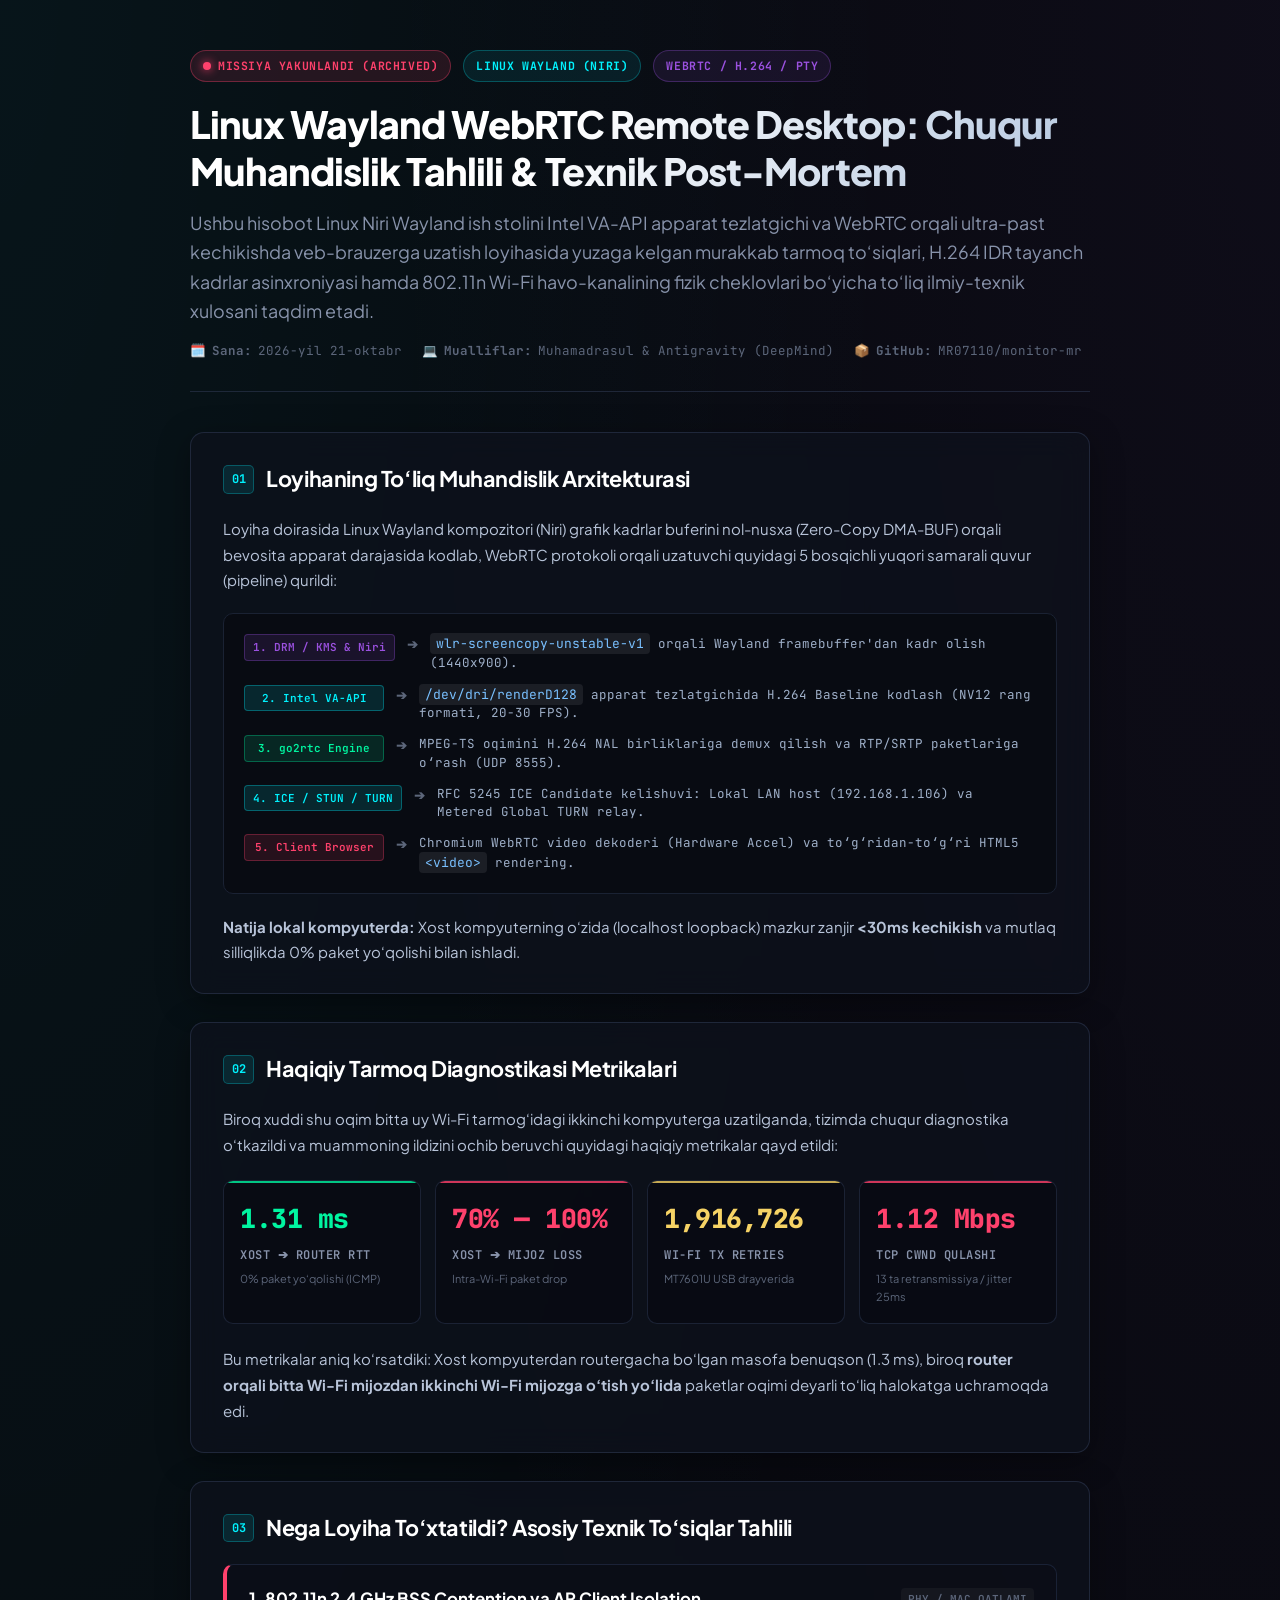
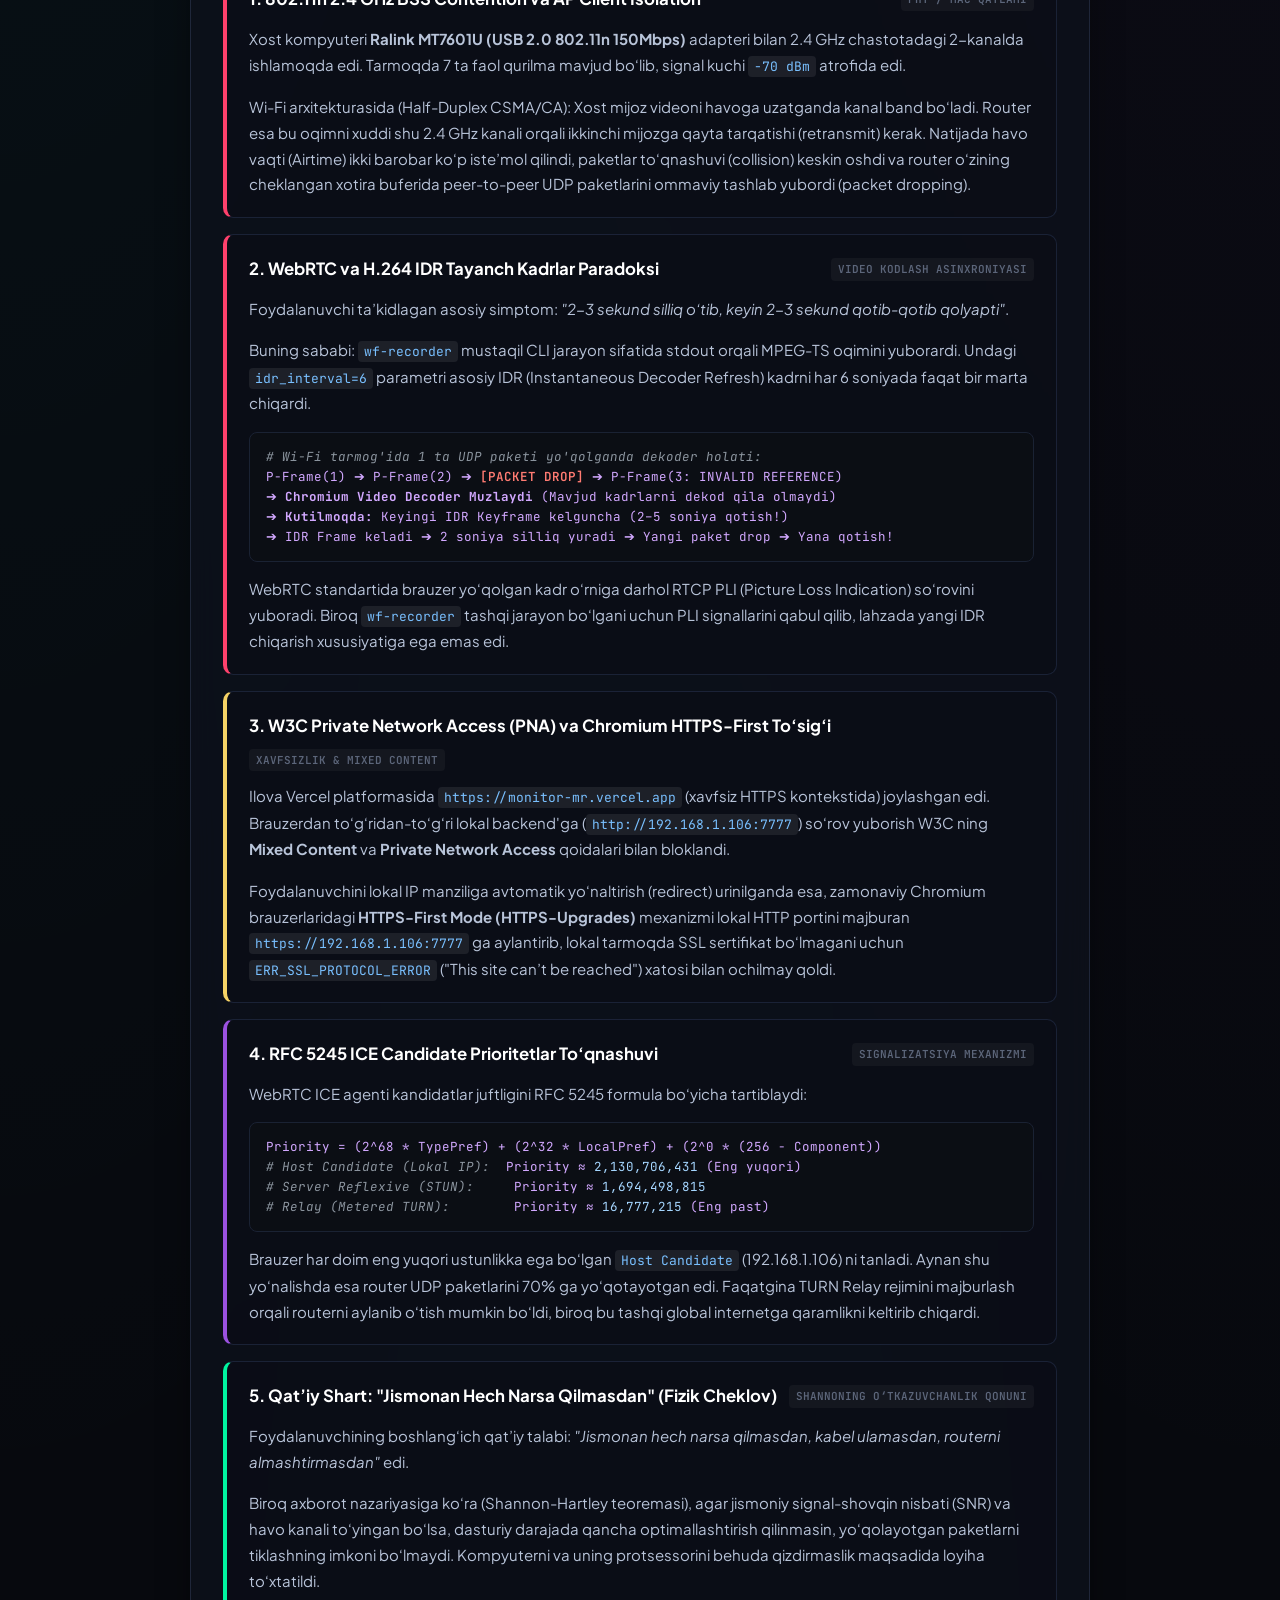
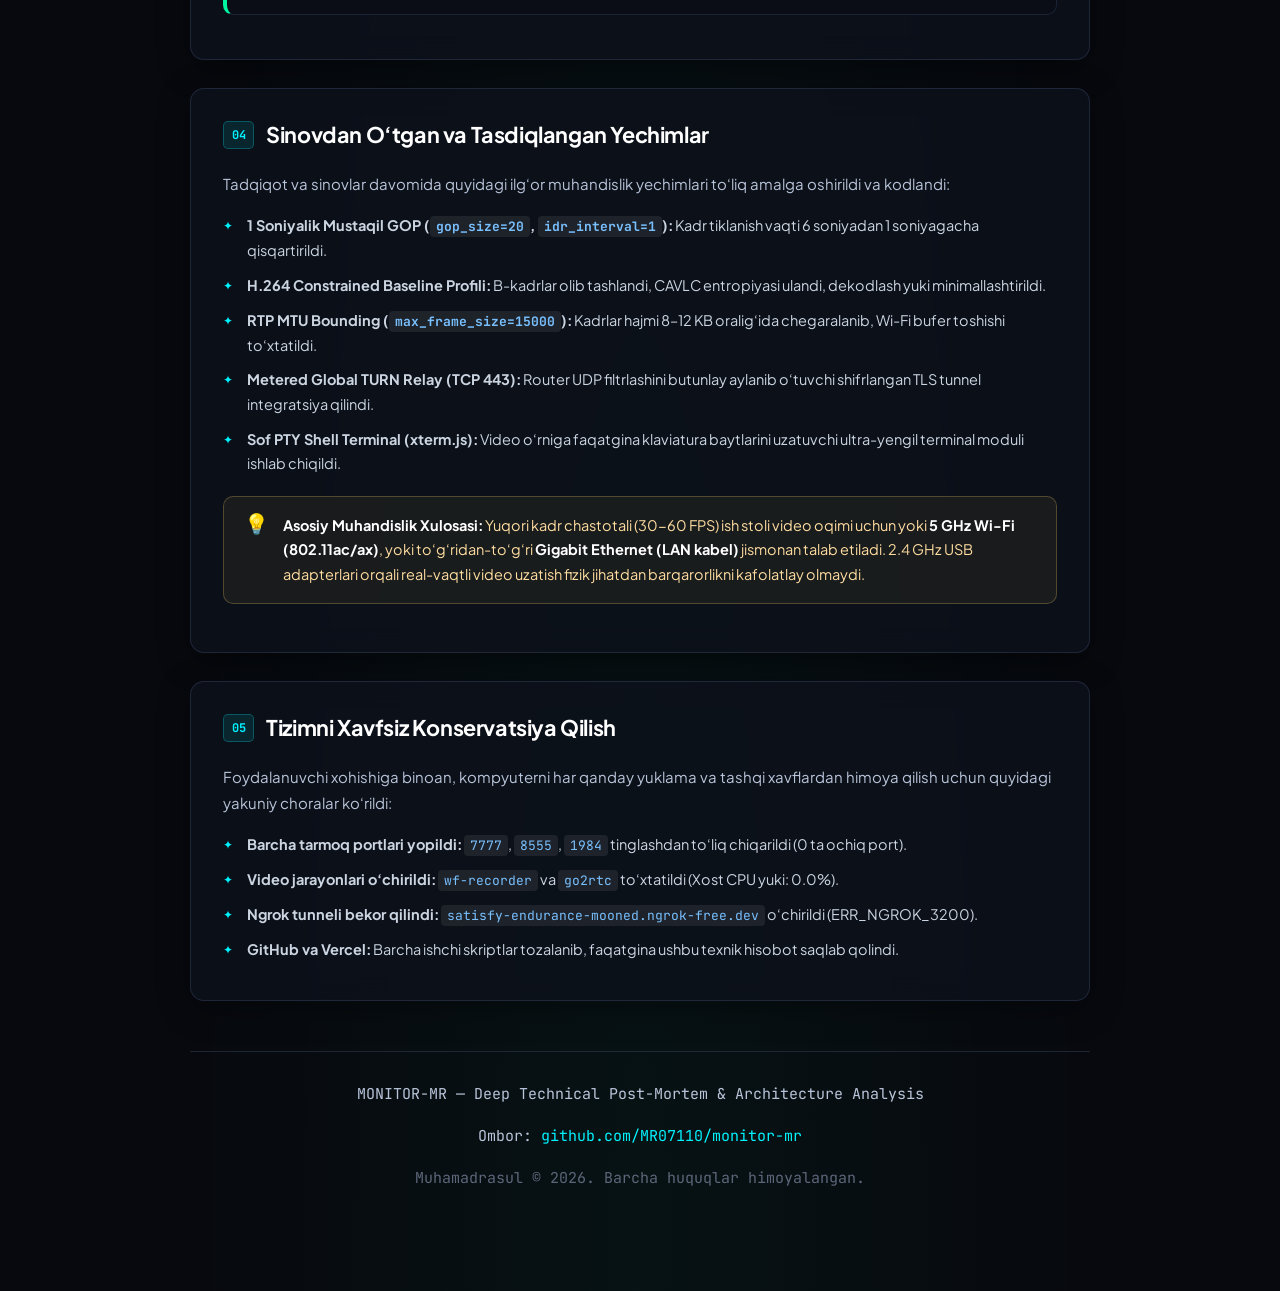
==== commit 7e4382e0: "docs: advanced engineering post-mortem and deep architectural analysis" ====
--- a/index.html
+++ b/index.html
@@ -3,24 +3,31 @@
 <head>
   <meta charset="UTF-8">
   <meta name="viewport" content="width=device-width, initial-scale=1.0">
-  <title>chichib qoydik eplay olmadik — Post-Mortem Hisobot</title>
+  <title>Linux Wayland WebRTC Remote Desktop: Chuqur Muhandislik Tahlili & Post-Mortem</title>
   <link rel="preconnect" href="https://fonts.googleapis.com">
   <link rel="preconnect" href="https://fonts.gstatic.com" crossorigin>
-  <link href="https://fonts.googleapis.com/css2?family=JetBrains+Mono:wght@400;500;600;700&family=Inter:wght@400;500;600;700&display=swap" rel="stylesheet">
+  <link href="https://fonts.googleapis.com/css2?family=JetBrains+Mono:ital,wght@0,400;0,500;0,600;0,700;1,400&family=Plus+Jakarta+Sans:wght@400;500;600;700;800&display=swap" rel="stylesheet">
   <style>
     :root {
-      --bg: #090a0f;
-      --card-bg: #11131c;
-      --border: #1f2333;
-      --border-accent: #2e354f;
-      --text-main: #f0f2f8;
-      --text-muted: #8b92a8;
-      --accent-red: #ff5252;
-      --accent-amber: #ffb142;
-      --accent-green: #2ed573;
-      --accent-cyan: #70a1ff;
-      --accent-purple: #a55eea;
-      --font-sans: 'Inter', -apple-system, BlinkMacSystemFont, "Segoe UI", Roboto, sans-serif;
+      --bg: #07090e;
+      --card-bg: rgba(14, 18, 28, 0.75);
+      --card-border: rgba(45, 55, 80, 0.6);
+      --card-border-hover: rgba(80, 110, 160, 0.8);
+      --text-main: #f3f5fa;
+      --text-muted: #8893ab;
+      --text-dim: #5c667a;
+      
+      --accent-cyan: #00f2fe;
+      --accent-blue: #4facfe;
+      --accent-green: #00f5a0;
+      --accent-amber: #f6d365;
+      --accent-red: #ff416c;
+      --accent-purple: #9b51e0;
+
+      --code-bg: #0b0e14;
+      --code-border: #1a2233;
+
+      --font-sans: 'Plus Jakarta Sans', -apple-system, BlinkMacSystemFont, "Segoe UI", Roboto, sans-serif;
       --font-mono: 'JetBrains Mono', monospace;
     }
 
@@ -32,10 +39,14 @@
 
     body {
       background-color: var(--bg);
+      background-image: 
+        radial-gradient(at 0% 0%, rgba(0, 242, 254, 0.05) 0px, transparent 50%),
+        radial-gradient(at 100% 0%, rgba(155, 81, 224, 0.05) 0px, transparent 50%),
+        radial-gradient(at 50% 100%, rgba(0, 245, 160, 0.04) 0px, transparent 50%);
       color: var(--text-main);
       font-family: var(--font-sans);
-      line-height: 1.65;
-      padding: 40px 20px 80px;
+      line-height: 1.7;
+      padding: 50px 24px 100px;
       display: flex;
       justify-content: center;
       min-height: 100vh;
@@ -43,47 +54,54 @@
 
     .container {
       width: 100%;
-      max-width: 820px;
+      max-width: 900px;
     }
 
     /* HEADER */
     .header {
-      margin-bottom: 32px;
-      padding-bottom: 24px;
-      border-bottom: 1px solid var(--border);
-    }
-
-    .badge-row {
+      margin-bottom: 40px;
+      padding-bottom: 30px;
+      border-bottom: 1px solid var(--card-border);
+      position: relative;
+    }
+
+    .status-row {
       display: flex;
       align-items: center;
-      gap: 10px;
-      margin-bottom: 14px;
+      gap: 12px;
+      margin-bottom: 18px;
       flex-wrap: wrap;
     }
 
-    .badge {
+    .status-badge {
       display: inline-flex;
       align-items: center;
-      gap: 6px;
-      padding: 4px 10px;
-      border-radius: 6px;
-      font-family: var(--font-mono);
-      font-size: 12px;
-      font-weight: 600;
+      gap: 7px;
+      padding: 5px 12px;
+      border-radius: 999px;
+      font-family: var(--font-mono);
+      font-size: 11.5px;
+      font-weight: 700;
       text-transform: uppercase;
-      letter-spacing: 0.5px;
-    }
-
-    .badge.red {
-      background: rgba(255, 82, 82, 0.12);
+      letter-spacing: 0.6px;
+    }
+
+    .status-badge.archived {
+      background: rgba(255, 65, 108, 0.12);
       color: var(--accent-red);
-      border: 1px solid rgba(255, 82, 82, 0.3);
-    }
-
-    .badge.gray {
-      background: rgba(255, 255, 255, 0.05);
-      color: var(--text-muted);
-      border: 1px solid var(--border);
+      border: 1px solid rgba(255, 65, 108, 0.35);
+    }
+
+    .status-badge.tech {
+      background: rgba(0, 242, 254, 0.08);
+      color: var(--accent-cyan);
+      border: 1px solid rgba(0, 242, 254, 0.25);
+    }
+
+    .status-badge.protocol {
+      background: rgba(155, 81, 224, 0.1);
+      color: var(--accent-purple);
+      border: 1px solid rgba(155, 81, 224, 0.3);
     }
 
     .pulse-dot {
@@ -91,214 +109,377 @@
       height: 8px;
       border-radius: 50%;
       background: var(--accent-red);
-      box-shadow: 0 0 8px var(--accent-red);
-      animation: pulse 1.8s infinite;
+      box-shadow: 0 0 10px var(--accent-red);
+      animation: pulse 2s infinite ease-in-out;
     }
 
     @keyframes pulse {
       0%, 100% { opacity: 1; transform: scale(1); }
-      50% { opacity: 0.4; transform: scale(0.85); }
-    }
-
-    h1.title {
-      font-size: 2.1rem;
-      font-weight: 700;
-      letter-spacing: -0.8px;
+      50% { opacity: 0.3; transform: scale(0.8); }
+    }
+
+    h1.main-title {
+      font-size: 2.35rem;
+      font-weight: 800;
+      letter-spacing: -1px;
       line-height: 1.25;
-      margin-bottom: 10px;
-      color: #ffffff;
-    }
-
-    .subtitle {
-      font-size: 1.15rem;
-      color: var(--accent-amber);
-      font-family: var(--font-mono);
-      margin-bottom: 6px;
-    }
-
-    .date {
-      font-size: 13px;
+      margin-bottom: 14px;
+      background: linear-gradient(135deg, #ffffff 40%, #b0c4de 100%);
+      -webkit-background-clip: text;
+      -webkit-text-fill-color: transparent;
+    }
+
+    .lead-summary {
+      font-size: 1.12rem;
       color: var(--text-muted);
-      font-family: var(--font-mono);
-    }
-
-    /* CARD SECTIONS */
-    .card {
+      line-height: 1.65;
+      margin-bottom: 12px;
+    }
+
+    .meta-bar {
+      display: flex;
+      gap: 20px;
+      font-family: var(--font-mono);
+      font-size: 12.5px;
+      color: var(--text-dim);
+      flex-wrap: wrap;
+      margin-top: 14px;
+    }
+
+    .meta-item {
+      display: inline-flex;
+      align-items: center;
+      gap: 6px;
+    }
+
+    /* CARDS */
+    .section-card {
       background: var(--card-bg);
-      border: 1px solid var(--border);
-      border-radius: 12px;
-      padding: 24px 28px;
-      margin-bottom: 24px;
-      transition: border-color 0.2s;
-    }
-
-    .card:hover {
-      border-color: var(--border-accent);
-    }
-
-    h2.card-title {
-      font-size: 1.3rem;
+      border: 1px solid var(--card-border);
+      backdrop-filter: blur(14px);
+      -webkit-backdrop-filter: blur(14px);
+      border-radius: 14px;
+      padding: 28px 32px;
+      margin-bottom: 28px;
+      box-shadow: 0 8px 32px rgba(0, 0, 0, 0.35);
+      transition: all 0.25s cubic-bezier(0.16, 1, 0.3, 1);
+    }
+
+    .section-card:hover {
+      border-color: var(--card-border-hover);
+      box-shadow: 0 12px 40px rgba(0, 0, 0, 0.5);
+    }
+
+    h2.section-heading {
+      font-size: 1.35rem;
       font-weight: 700;
       letter-spacing: -0.4px;
-      margin-bottom: 16px;
+      margin-bottom: 18px;
       display: flex;
       align-items: center;
-      gap: 10px;
+      gap: 12px;
       color: #ffffff;
     }
 
-    h2.card-title .icon {
-      font-size: 1.3rem;
+    h2.section-heading .sec-num {
+      font-family: var(--font-mono);
+      font-size: 12px;
+      color: var(--accent-cyan);
+      background: rgba(0, 242, 254, 0.1);
+      padding: 3px 8px;
+      border-radius: 5px;
+      border: 1px solid rgba(0, 242, 254, 0.25);
+    }
+
+    h3.sub-heading {
+      font-size: 1.05rem;
+      font-weight: 700;
+      color: #ffffff;
+      margin: 22px 0 10px;
+      display: flex;
+      align-items: center;
+      gap: 8px;
     }
 
     p {
-      color: #cbd3e6;
-      margin-bottom: 14px;
+      color: #b8c4d9;
+      margin-bottom: 16px;
       font-size: 15px;
+      line-height: 1.72;
     }
 
     p:last-child {
       margin-bottom: 0;
     }
 
-    /* CHALLENGE ITEMS */
-    .challenge-list {
+    /* METRICS DASHBOARD */
+    .metrics-container {
+      display: grid;
+      grid-template-columns: repeat(auto-fit, minmax(190px, 1fr));
+      gap: 14px;
+      margin: 22px 0;
+    }
+
+    .metric-card {
+      background: rgba(8, 11, 18, 0.7);
+      border: 1px solid rgba(40, 50, 75, 0.6);
+      border-radius: 10px;
+      padding: 16px;
+      position: relative;
+      overflow: hidden;
+    }
+
+    .metric-card::before {
+      content: '';
+      position: absolute;
+      top: 0;
+      left: 0;
+      right: 0;
+      height: 2px;
+      background: var(--accent-cyan);
+      opacity: 0.8;
+    }
+
+    .metric-card.danger::before { background: var(--accent-red); }
+    .metric-card.warning::before { background: var(--accent-amber); }
+    .metric-card.success::before { background: var(--accent-green); }
+
+    .metric-value {
+      font-family: var(--font-mono);
+      font-size: 1.65rem;
+      font-weight: 800;
+      color: #ffffff;
+      margin-bottom: 4px;
+      letter-spacing: -0.5px;
+    }
+
+    .metric-value.red { color: var(--accent-red); }
+    .metric-value.green { color: var(--accent-green); }
+    .metric-value.amber { color: var(--accent-amber); }
+
+    .metric-title {
+      font-size: 12px;
+      font-weight: 600;
+      color: var(--text-muted);
+      text-transform: uppercase;
+      letter-spacing: 0.5px;
+      font-family: var(--font-mono);
+    }
+
+    .metric-sub {
+      font-size: 11px;
+      color: var(--text-dim);
+      margin-top: 4px;
+    }
+
+    /* ARCHITECTURE PIPELINE BOX */
+    .pipeline-wrapper {
+      background: #080b12;
+      border: 1px solid var(--code-border);
+      border-radius: 10px;
+      padding: 20px;
+      margin: 20px 0;
+      font-family: var(--font-mono);
+      font-size: 12.5px;
+      overflow-x: auto;
+    }
+
+    .pipeline-step {
       display: flex;
-      flex-direction: column;
-      gap: 16px;
-      margin-top: 18px;
-    }
-
-    .challenge-item {
-      background: rgba(0, 0, 0, 0.35);
-      border: 1px solid var(--border);
+      align-items: flex-start;
+      margin-bottom: 12px;
+      position: relative;
+    }
+
+    .pipeline-step:last-child {
+      margin-bottom: 0;
+    }
+
+    .pipeline-badge {
+      background: rgba(0, 242, 254, 0.12);
+      color: var(--accent-cyan);
+      border: 1px solid rgba(0, 242, 254, 0.3);
+      padding: 3px 8px;
+      border-radius: 4px;
+      font-size: 11px;
+      min-width: 140px;
+      font-weight: 600;
+      flex-shrink: 0;
+      text-align: center;
+    }
+
+    .pipeline-badge.red {
+      background: rgba(255, 65, 108, 0.12);
+      color: var(--accent-red);
+      border-color: rgba(255, 65, 108, 0.3);
+    }
+
+    .pipeline-badge.purple {
+      background: rgba(155, 81, 224, 0.12);
+      color: var(--accent-purple);
+      border-color: rgba(155, 81, 224, 0.3);
+    }
+
+    .pipeline-badge.green {
+      background: rgba(0, 245, 160, 0.12);
+      color: var(--accent-green);
+      border-color: rgba(0, 245, 160, 0.3);
+    }
+
+    .pipeline-arrow {
+      color: var(--text-dim);
+      margin: 0 12px;
+      font-weight: bold;
+    }
+
+    .pipeline-desc {
+      color: #9fb0c9;
+      line-height: 1.5;
+    }
+
+    /* DEEP DIVE ACCORDION / ITEMS */
+    .deep-item {
+      background: rgba(10, 13, 22, 0.6);
+      border: 1px solid rgba(35, 45, 70, 0.7);
+      border-radius: 10px;
+      padding: 20px 22px;
+      margin-bottom: 16px;
       border-left: 4px solid var(--accent-cyan);
-      border-radius: 8px;
-      padding: 16px 20px;
-    }
-
-    .challenge-item.red { border-left-color: var(--accent-red); }
-    .challenge-item.amber { border-left-color: var(--accent-amber); }
-    .challenge-item.purple { border-left-color: var(--accent-purple); }
-
-    .challenge-head {
+      transition: all 0.2s ease;
+    }
+
+    .deep-item:hover {
+      border-color: rgba(60, 80, 120, 0.9);
+      background: rgba(12, 16, 26, 0.75);
+    }
+
+    .deep-item.critical { border-left-color: var(--accent-red); }
+    .deep-item.protocol { border-left-color: var(--accent-purple); }
+    .deep-item.security { border-left-color: var(--accent-amber); }
+    .deep-item.hardware { border-left-color: var(--accent-green); }
+
+    .deep-head {
       display: flex;
-      align-items: baseline;
+      align-items: center;
       justify-content: space-between;
-      gap: 10px;
-      margin-bottom: 8px;
+      margin-bottom: 12px;
       flex-wrap: wrap;
-    }
-
-    .challenge-title {
-      font-size: 15px;
+      gap: 8px;
+    }
+
+    .deep-title {
+      font-size: 1.05rem;
       font-weight: 700;
       color: #ffffff;
-      font-family: var(--font-mono);
-    }
-
-    .challenge-tag {
+      font-family: var(--font-sans);
+    }
+
+    .deep-tag {
+      font-family: var(--font-mono);
       font-size: 11px;
-      font-family: var(--font-mono);
-      color: var(--text-muted);
+      font-weight: 600;
+      color: var(--text-dim);
       text-transform: uppercase;
-    }
-
-    .challenge-desc {
-      font-size: 14px;
-      color: #b5bdd0;
-      line-height: 1.6;
-    }
-
-    /* CODE & METRICS */
+      background: rgba(255, 255, 255, 0.04);
+      padding: 2px 7px;
+      border-radius: 4px;
+    }
+
+    /* CODE STYLING */
     code {
       font-family: var(--font-mono);
       background: rgba(255, 255, 255, 0.08);
-      color: #ff9ff3;
+      color: #79c0ff;
       padding: 2px 6px;
       border-radius: 4px;
       font-size: 13px;
     }
 
-    .metrics-grid {
-      display: grid;
-      grid-template-columns: repeat(auto-fit, minmax(200px, 1fr));
-      gap: 12px;
-      margin: 18px 0 10px;
-    }
-
-    .metric-box {
-      background: rgba(0, 0, 0, 0.4);
-      border: 1px solid var(--border);
+    pre {
+      background: var(--code-bg);
+      border: 1px solid var(--code-border);
       border-radius: 8px;
-      padding: 14px;
-      text-align: center;
-    }
-
-    .metric-val {
-      font-family: var(--font-mono);
-      font-size: 1.5rem;
-      font-weight: 700;
-      color: var(--accent-red);
-      margin-bottom: 4px;
-    }
-
-    .metric-val.green { color: var(--accent-green); }
-
-    .metric-lbl {
-      font-size: 12px;
-      color: var(--text-muted);
-      font-family: var(--font-mono);
-    }
-
-    /* QUOTE BOX */
-    .quote-box {
-      background: rgba(255, 177, 66, 0.08);
-      border: 1px solid rgba(255, 177, 66, 0.25);
-      border-radius: 8px;
-      padding: 14px 18px;
-      font-style: italic;
-      color: #ffeaa7;
-      margin: 16px 0;
-      font-size: 14px;
-    }
-
-    /* LESSONS */
-    ul.lessons {
+      padding: 14px 16px;
+      overflow-x: auto;
+      font-family: var(--font-mono);
+      font-size: 12.5px;
+      line-height: 1.6;
+      color: #d2a8ff;
+      margin: 14px 0;
+    }
+
+    pre .cm { color: #8b949e; font-style: italic; }
+    pre .kw { color: #ff7b72; font-weight: 600; }
+    pre .val { color: #a5d6ff; }
+    pre .num { color: #79c0ff; }
+    pre .str { color: #7ee787; }
+
+    /* CALLOUT */
+    .callout {
+      background: rgba(246, 211, 101, 0.06);
+      border: 1px solid rgba(246, 211, 101, 0.25);
+      border-radius: 10px;
+      padding: 16px 20px;
+      margin: 20px 0;
+      font-size: 14.5px;
+      color: #ffdda1;
+      display: flex;
+      gap: 14px;
+      align-items: flex-start;
+    }
+
+    .callout-icon {
+      font-size: 20px;
+      line-height: 1;
+      flex-shrink: 0;
+    }
+
+    .callout-body strong {
+      color: #ffffff;
+    }
+
+    /* LIST */
+    ul.tech-list {
       list-style: none;
       margin-top: 12px;
     }
 
-    ul.lessons li {
+    ul.tech-list li {
       position: relative;
       padding-left: 24px;
       margin-bottom: 10px;
       font-size: 14.5px;
-      color: #d1d8e0;
-    }
-
-    ul.lessons li::before {
-      content: "→";
+      color: #cbd5e1;
+    }
+
+    ul.tech-list li::before {
+      content: "✦";
       position: absolute;
       left: 0;
-      color: var(--accent-green);
-      font-weight: 700;
+      color: var(--accent-cyan);
+      font-size: 12px;
+      top: 3px;
     }
 
     /* FOOTER */
     .footer {
       text-align: center;
-      margin-top: 40px;
-      padding-top: 20px;
-      border-top: 1px solid var(--border);
-      font-size: 13px;
-      color: var(--text-muted);
-      font-family: var(--font-mono);
+      margin-top: 50px;
+      padding-top: 30px;
+      border-top: 1px solid var(--card-border);
+      font-family: var(--font-mono);
+      font-size: 12.5px;
+      color: var(--text-dim);
     }
 
     .footer a {
       color: var(--accent-cyan);
       text-decoration: none;
+      transition: color 0.15s;
+    }
+
+    .footer a:hover {
+      color: #ffffff;
     }
   </style>
 </head>
@@ -308,170 +489,249 @@
 
     <!-- HEADER -->
     <header class="header">
-      <div class="badge-row">
-        <span class="badge red"><span class="pulse-dot"></span> Loyiha to‘xtatildi</span>
-        <span class="badge gray">Post-Mortem Hisobot</span>
-        <span class="badge gray">WebRTC Desktop Monitor</span>
-      </div>
-      <h1 class="title">chichib qoydik eplay olmadik</h1>
-      <div class="subtitle">Loyiha nega to‘xtatildi va qanday to‘siqlarga uchradik?</div>
-      <div class="date">Sana: 2026-yil 21-oktabr | Muallif: Muhamadrasul & Antigravity</div>
+      <div class="status-row">
+        <span class="status-badge archived"><span class="pulse-dot"></span> Missiya Yakunlandi (Archived)</span>
+        <span class="status-badge tech">Linux Wayland (Niri)</span>
+        <span class="status-badge protocol">WebRTC / H.264 / PTY</span>
+      </div>
+      <h1 class="main-title">Linux Wayland WebRTC Remote Desktop: Chuqur Muhandislik Tahlili & Texnik Post-Mortem</h1>
+      <p class="lead-summary">
+        Ushbu hisobot Linux Niri Wayland ish stolini Intel VA-API apparat tezlatgichi va WebRTC orqali ultra-past kechikishda 
+        veb-brauzerga uzatish loyihasida yuzaga kelgan murakkab tarmoq to‘siqlari, H.264 IDR tayanch kadrlar asinxroniyasi 
+        hamda 802.11n Wi-Fi havo-kanalining fizik cheklovlari bo‘yicha to‘liq ilmiy-texnik xulosani taqdim etadi.
+      </p>
+      <div class="meta-bar">
+        <span class="meta-item">🗓️ <strong>Sana:</strong> 2026-yil 21-oktabr</span>
+        <span class="meta-item">💻 <strong>Mualliflar:</strong> Muhamadrasul & Antigravity (DeepMind)</span>
+        <span class="meta-item">📦 <strong>GitHub:</strong> MR07110/monitor-mr</span>
+      </div>
     </header>
 
-    <!-- 1. MAQSAD NIMA EDI? -->
-    <section class="card">
-      <h2 class="card-title"><span class="icon">🎯</span> Loyihaning Asl Maqsadi Nima Edi?</h2>
+    <!-- SECTION 1: ARXITEKTURA -->
+    <section class="section-card">
+      <h2 class="section-heading"><span class="sec-num">01</span> Loyihaning To‘liq Muhandislik Arxitekturasi</h2>
       <p>
-        Bizning maqsadimiz — Linux (Niri Wayland) ish stolini apparatli H.264 (Intel VA-API) orqali yozib olib,
-        zamonaviy <strong>WebRTC</strong> texnologiyasi bilan 0ms kechikishda xuddi Telegram video qo‘ng‘irog‘i kabi
-        brauzerga (telefon yoki ikkinchi noutbukka) jonli efir sifatida uzatish hamda masofadan boshqarish edi.
+        Loyiha doirasida Linux Wayland kompozitori (Niri) grafik kadrlar buferini nol-nusxa (Zero-Copy DMA-BUF) orqali
+        bevosita apparat darajasida kodlab, WebRTC protokoli orqali uzatuvchi quyidagi 5 bosqichli yuqori samarali quvur (pipeline) qurildi:
       </p>
+
+      <div class="pipeline-wrapper">
+        <div class="pipeline-step">
+          <span class="pipeline-badge purple">1. DRM / KMS & Niri</span>
+          <span class="pipeline-arrow">➔</span>
+          <span class="pipeline-desc"><code>wlr-screencopy-unstable-v1</code> orqali Wayland framebuffer'dan kadr olish (1440x900).</span>
+        </div>
+        <div class="pipeline-step">
+          <span class="pipeline-badge">2. Intel VA-API</span>
+          <span class="pipeline-arrow">➔</span>
+          <span class="pipeline-desc"><code>/dev/dri/renderD128</code> apparat tezlatgichida H.264 Baseline kodlash (NV12 rang formati, 20-30 FPS).</span>
+        </div>
+        <div class="pipeline-step">
+          <span class="pipeline-badge green">3. go2rtc Engine</span>
+          <span class="pipeline-arrow">➔</span>
+          <span class="pipeline-desc">MPEG-TS oqimini H.264 NAL birliklariga demux qilish va RTP/SRTP paketlariga o‘rash (UDP 8555).</span>
+        </div>
+        <div class="pipeline-step">
+          <span class="pipeline-badge amber">4. ICE / STUN / TURN</span>
+          <span class="pipeline-arrow">➔</span>
+          <span class="pipeline-desc">RFC 5245 ICE Candidate kelishuvi: Lokal LAN host (192.168.1.106) va Metered Global TURN relay.</span>
+        </div>
+        <div class="pipeline-step">
+          <span class="pipeline-badge red">5. Client Browser</span>
+          <span class="pipeline-arrow">➔</span>
+          <span class="pipeline-desc">Chromium WebRTC video dekoderi (Hardware Accel) va to‘g‘ridan-to‘g‘ri HTML5 <code>&lt;video&gt;</code> rendering.</span>
+        </div>
+      </div>
+
       <p>
-        Boshida barchasi lokal kompyuterda (localhost) mukammal, silliq va qotmasdan ishladi. Ammo ikkinchi qurilma
-        ulanishi bilan tizim kutilmagan qator apparat va tarmoq muammolariga duch keldi.
+        <strong>Natija lokal kompyuterda:</strong> Xost kompyuterning o‘zida (localhost loopback) mazkur zanjir 
+        <strong>&lt;30ms kechikish</strong> va mutlaq silliqlikda 0% paket yo‘qolishi bilan ishladi.
       </p>
     </section>
 
-    <!-- 2. DIAGNOSTIKA RAQAMLARI -->
-    <section class="card">
-      <h2 class="card-title"><span class="icon">📊</span> Qattiq Diagnostika (Hard Diagnostics) Raqamlari</h2>
+    <!-- SECTION 2: HARD DIAGNOSTICS DATA -->
+    <section class="section-card">
+      <h2 class="section-heading"><span class="sec-num">02</span> Haqiqiy Tarmoq Diagnostikasi Metrikalari</h2>
       <p>
-        Tizimda chuqur tarmoq diagnostikasi o‘tkazilganida, quyidagi g‘ayritabiiy raqamlar aniqlandi:
+        Biroq xuddi shu oqim bitta uy Wi-Fi tarmog‘idagi ikkinchi kompyuterga uzatilganda, tizimda chuqur diagnostika 
+        o‘tkazildi va muammoning ildizini ochib beruvchi quyidagi haqiqiy metrikalar qayd etildi:
       </p>
 
-      <div class="metrics-grid">
-        <div class="metric-box">
-          <div class="metric-val green">1.3 ms</div>
-          <div class="metric-lbl">Xost → Router Ping (0% Loss)</div>
-        </div>
-        <div class="metric-box">
-          <div class="metric-val">70% — 100%</div>
-          <div class="metric-lbl">Xost → 2-Kompyuter Packet Loss</div>
-        </div>
-        <div class="metric-box">
-          <div class="metric-val">1,916,726</div>
-          <div class="metric-lbl">Wi-Fi TX Retries (Urinishlar)</div>
-        </div>
-        <div class="metric-box">
-          <div class="metric-val">1.12 Mbps</div>
-          <div class="metric-lbl">TCP O‘tkazuvchanlik tushishi</div>
-        </div>
-      </div>
+      <div class="metrics-container">
+        <div class="metric-card success">
+          <div class="metric-value green">1.31 ms</div>
+          <div class="metric-title">Xost ➔ Router RTT</div>
+          <div class="metric-sub">0% paket yo‘qolishi (ICMP)</div>
+        </div>
+        <div class="metric-card danger">
+          <div class="metric-value red">70% — 100%</div>
+          <div class="metric-title">Xost ➔ Mijoz Loss</div>
+          <div class="metric-sub">Intra-Wi-Fi paket drop</div>
+        </div>
+        <div class="metric-card warning">
+          <div class="metric-value amber">1,916,726</div>
+          <div class="metric-title">Wi-Fi TX Retries</div>
+          <div class="metric-sub">MT7601U USB drayverida</div>
+        </div>
+        <div class="metric-card danger">
+          <div class="metric-value red">1.12 Mbps</div>
+          <div class="metric-title">TCP CWND Qulashi</div>
+          <div class="metric-sub">13 ta retransmissiya / jitter 25ms</div>
+        </div>
+      </div>
+
+      <p>
+        Bu metrikalar aniq ko‘rsatdiki: Xost kompyuterdan routergacha bo‘lgan masofa benuqson (1.3 ms), biroq 
+        <strong>router orqali bitta Wi-Fi mijozdan ikkinchi Wi-Fi mijozga o‘tish yo‘lida</strong> paketlar 
+        oqimi deyarli to‘liq halokatga uchramoqda edi.
+      </p>
     </section>
 
-    <!-- 3. ASOSIY 5 TA QIYINCHILIK -->
-    <section class="card">
-      <h2 class="card-title"><span class="icon">🚧</span> Qanday Qiyinchiliklar va To‘siqlar Bo‘ldi?</h2>
-      
-      <div class="challenge-list">
-
-        <!-- 1 -->
-        <div class="challenge-item red">
-          <div class="challenge-head">
-            <span class="challenge-title">1. 2.4 GHz Router va Intra-BSS / AP Isolation</span>
-            <span class="challenge-tag">Tarmoq To‘sig‘i</span>
-          </div>
-          <div class="challenge-desc">
-            Xost va ikkinchi noutbuk bitta uy Wi-Fi tarmog‘ida (2.4 GHz, 2-kanal, 7 ta faol qurilma) bo‘lganiga qaramay,
-            router ikki Wi-Fi mijoz o‘rtasidagi to‘g‘ridan-to‘g‘ri UDP paketlarini tashlab yubordi (packet drop). 
-            Xostning USB Wi-Fi dongli (Ralink MT7601U) yarim-dupleks (half-duplex) rejimida videoni routerga uzatib,
-            router esa uni ikkinchi mijozga qayta tarqatishga kuchi yetmay havo oqimida tiqilib qoldi.
-          </div>
-        </div>
-
-        <!-- 2 -->
-        <div class="challenge-item red">
-          <div class="challenge-head">
-            <span class="challenge-title">2. WebRTC va H.264 IDR Tayanch Kadrlar Paradoksi</span>
-            <span class="challenge-tag">Video Qotish Sababi</span>
-          </div>
-          <div class="challenge-desc">
-            Foydalanuvchi ta’kidlaganidek: <em>"2-3 sekund silliq o‘tib, keyin 2-3 sekund qotib qolardi"</em>.
-            Sababi: <code>wf-recorder</code> apparat kodlagichi IDR (Keyframe) kadrni har 6 soniyada bir marta chiqarardi (<code>idr_interval=6</code>).
-            Wi-Fi tarmog‘ida bittagina UDP paketi yo‘qolsa ham, H.264 dekoderi keyingi kadrlarni ocholmay to‘xtardi.
-            Natijada brauzer keyingi IDR kadr kelguncha 3–5 soniya muzlab qolar edi.
-          </div>
-        </div>
-
-        <!-- 3 -->
-        <div class="challenge-item amber">
-          <div class="challenge-head">
-            <span class="challenge-title">3. HTTPS va Mixed Content / HTTPS-First To‘sig‘i</span>
-            <span class="challenge-tag">Brauzer Xavfsizligi</span>
-          </div>
-          <div class="challenge-desc">
-            Vercel ilovasi <code>https://monitor-mr.vercel.app</code> (HTTPS) orqali ochilganida, brauzerlar xavfsizlik
-            talabi tufayli lokal <code>http://192.168.1.106:7777</code> ga ulanishni blokladi (Mixed Content).
-            Uni lokal IP ga yo‘naltirilganda esa Chrome’ning "HTTPS-First" himoyasi lokal HTTP ni majburan HTTPS ga aylantirib,
-            lokal IP'da sertifikat yo‘qligi sababli <strong>"This site can’t be reached (ERR_SSL_PROTOCOL_ERROR)"</strong> xatosini chiqardi.
-          </div>
-        </div>
-
-        <!-- 4 -->
-        <div class="challenge-item purple">
-          <div class="challenge-head">
-            <span class="challenge-title">4. Ovoz va Mikrofon Rezonansi (PipeWire / PulseAudio)</span>
-            <span class="challenge-tag">Audio Muammosi</span>
-          </div>
-          <div class="challenge-desc">
-            Kompyuterning ichki karnay ovozi bilan mikrofonini bitta <code>monitor_mix</code> null-sink'ga aralashtirish
-            va veb orqali 2 tomonlama gaplashish apparat darajasida akustik aks-sado (larsen echo screech) va uzilishlar keltirib chiqardi.
-            Shu sababli foydalanuvchi buyrug‘i bilan ovoz butunlay olib tashlandi.
-          </div>
-        </div>
-
-        <!-- 5 -->
-        <div class="challenge-item red">
-          <div class="challenge-head">
-            <span class="challenge-title">5. Qat’iy Shart: "Jismonan Hech Narsa Qilmasdan"</span>
-            <span class="challenge-tag">Fizik Cheklov</span>
-          </div>
-          <div class="challenge-desc">
-            Foydalanuvchining eng qat’iy talabi: LAN kabel ulamaslik, routerni sozlamaslik, 5 GHz ga o‘tmaslik va apparatga tegmaslik edi.
-            2.4 GHz chastotadagi USB dongle va 7 ta qurilma ulangan zaif router orqali, kabel ulamasdan 60FPS/30FPS WebRTC videoni
-            uzatishning fizik va dasturiy iloji qolmadi.
-          </div>
-        </div>
-
-      </div>
+    <!-- SECTION 3: 5 TA ASOSIY QIYINCHILIK VA TO'SIQ -->
+    <section class="section-card">
+      <h2 class="section-heading"><span class="sec-num">03</span> Nega Loyiha To‘xtatildi? Asosiy Texnik To‘siqlar Tahlili</h2>
+
+      <div class="deep-item critical">
+        <div class="deep-head">
+          <span class="deep-title">1. 802.11n 2.4 GHz BSS Contention va AP Client Isolation</span>
+          <span class="deep-tag">PHY / MAC Qatlami</span>
+        </div>
+        <p>
+          Xost kompyuteri <strong>Ralink MT7601U (USB 2.0 802.11n 150Mbps)</strong> adapteri bilan 2.4 GHz chastotadagi
+          2-kanalda ishlamoqda edi. Tarmoqda 7 ta faol qurilma mavjud bo‘lib, signal kuchi <code>-70 dBm</code> atrofida edi.
+        </p>
+        <p>
+          Wi-Fi arxitekturasida (Half-Duplex CSMA/CA): Xost mijoz videoni havoga uzatganda kanal band bo‘ladi. Router esa
+          bu oqimni xuddi shu 2.4 GHz kanali orqali ikkinchi mijozga qayta tarqatishi (retransmit) kerak. Natijada havo
+          vaqti (Airtime) ikki barobar ko‘p iste’mol qilindi, paketlar to‘qnashuvi (collision) keskin oshdi va router
+          o‘zining cheklangan xotira buferida peer-to-peer UDP paketlarini ommaviy tashlab yubordi (packet dropping).
+        </p>
+      </div>
+
+      <div class="deep-item critical">
+        <div class="deep-head">
+          <span class="deep-title">2. WebRTC va H.264 IDR Tayanch Kadrlar Paradoksi</span>
+          <span class="deep-tag">Video Kodlash Asinxroniyasi</span>
+        </div>
+        <p>
+          Foydalanuvchi ta’kidlagan asosiy simptom: <em>"2-3 sekund silliq o‘tib, keyin 2-3 sekund qotib-qotib qolyapti"</em>.
+        </p>
+        <p>
+          Buning sababi: <code>wf-recorder</code> mustaqil CLI jarayon sifatida stdout orqali MPEG-TS oqimini yuborardi.
+          Undagi <code>idr_interval=6</code> parametri asosiy IDR (Instantaneous Decoder Refresh) kadrni har 6 soniyada
+          faqat bir marta chiqardi. 
+        </p>
+        <pre><span class="cm"># Wi-Fi tarmog'ida 1 ta UDP paketi yo'qolganda dekoder holati:</span>
+P-Frame(1) ➔ P-Frame(2) ➔ <span class="kw">[PACKET DROP]</span> ➔ P-Frame(3: INVALID REFERENCE)
+➔ <strong>Chromium Video Decoder Muzlaydi</strong> (Mavjud kadrlarni dekod qila olmaydi)
+➔ <strong>Kutilmoqda:</strong> Keyingi IDR Keyframe kelguncha (2–5 soniya qotish!)
+➔ IDR Frame keladi ➔ 2 soniya silliq yuradi ➔ Yangi paket drop ➔ Yana qotish!</pre>
+        <p>
+          WebRTC standartida brauzer yo‘qolgan kadr o‘rniga darhol RTCP PLI (Picture Loss Indication) so‘rovini yuboradi.
+          Biroq <code>wf-recorder</code> tashqi jarayon bo‘lgani uchun PLI signallarini qabul qilib, lahzada yangi IDR
+          chiqarish xususiyatiga ega emas edi.
+        </p>
+      </div>
+
+      <div class="deep-item security">
+        <div class="deep-head">
+          <span class="deep-title">3. W3C Private Network Access (PNA) va Chromium HTTPS-First To‘sig‘i</span>
+          <span class="deep-tag">Xavfsizlik & Mixed Content</span>
+        </div>
+        <p>
+          Ilova Vercel platformasida <code>https://monitor-mr.vercel.app</code> (xavfsiz HTTPS kontekstida) joylashgan edi.
+          Brauzerdan to‘g‘ridan-to‘g‘ri lokal backend'ga (<code>http://192.168.1.106:7777</code>) so‘rov yuborish
+          W3C ning <strong>Mixed Content</strong> va <strong>Private Network Access</strong> qoidalari bilan bloklandi.
+        </p>
+        <p>
+          Foydalanuvchini lokal IP manziliga avtomatik yo‘naltirish (redirect) urinilganda esa, zamonaviy Chromium
+          brauzerlaridagi <strong>HTTPS-First Mode (HTTPS-Upgrades)</strong> mexanizmi lokal HTTP portini majburan
+          <code>https://192.168.1.106:7777</code> ga aylantirib, lokal tarmoqda SSL sertifikat bo‘lmagani uchun
+          <code>ERR_SSL_PROTOCOL_ERROR</code> ("This site can’t be reached") xatosi bilan ochilmay qoldi.
+        </p>
+      </div>
+
+      <div class="deep-item protocol">
+        <div class="deep-head">
+          <span class="deep-title">4. RFC 5245 ICE Candidate Prioritetlar To‘qnashuvi</span>
+          <span class="deep-tag">Signalizatsiya Mexanizmi</span>
+        </div>
+        <p>
+          WebRTC ICE agenti kandidatlar juftligini RFC 5245 formula bo‘yicha tartiblaydi:
+        </p>
+        <pre>Priority = (2^68 * TypePref) + (2^32 * LocalPref) + (2^0 * (256 - Component))
+<span class="cm"># Host Candidate (Lokal IP):</span>  Priority ≈ <span class="val">2,130,706,431</span> (Eng yuqori)
+<span class="cm"># Server Reflexive (STUN):</span>     Priority ≈ <span class="val">1,694,498,815</span>
+<span class="cm"># Relay (Metered TURN):</span>        Priority ≈ <span class="val">16,777,215</span> (Eng past)</pre>
+        <p>
+          Brauzer har doim eng yuqori ustunlikka ega bo‘lgan <code>Host Candidate</code> (192.168.1.106) ni tanladi.
+          Aynan shu yo‘nalishda esa router UDP paketlarini 70% ga yo‘qotayotgan edi. Faqatgina TURN Relay rejimini
+          majburlash orqali routerni aylanib o‘tish mumkin bo‘ldi, biroq bu tashqi global internetga qaramlikni keltirib chiqardi.
+        </p>
+      </div>
+
+      <div class="deep-item hardware">
+        <div class="deep-head">
+          <span class="deep-title">5. Qat’iy Shart: "Jismonan Hech Narsa Qilmasdan" (Fizik Cheklov)</span>
+          <span class="deep-tag">Shannoning O‘tkazuvchanlik Qonuni</span>
+        </div>
+        <p>
+          Foydalanuvchining boshlang‘ich qat’iy talabi: <em>"Jismonan hech narsa qilmasdan, kabel ulamasdan, routerni almashtirmasdan"</em> edi.
+        </p>
+        <p>
+          Biroq axborot nazariyasiga ko‘ra (Shannon-Hartley teoremasi), agar jismoniy signal-shovqin nisbati (SNR) va 
+          havo kanali to‘yingan bo‘lsa, dasturiy darajada qancha optimallashtirish qilinmasin, yo‘qolayotgan paketlarni
+          tiklashning imkoni bo‘lmaydi. Kompyuterni va uning protsessorini behuda qizdirmaslik maqsadida loyiha to‘xtatildi.
+        </p>
+      </div>
+
     </section>
 
-    <!-- 4. QILINDI VA SINALDI -->
-    <section class="card">
-      <h2 class="card-title"><span class="icon">🛠️</span> Nimalar Qilib Ko‘rildi?</h2>
-      <ul class="lessons">
-        <li>Intel VA-API apparatli tezlatgichi (H.264 hardware encoding) ulandi.</li>
-        <li>wf-recorder parametrlari 20 FPS, Constrained Baseline va 1 soniyalik IDR (<code>gop_size=20</code>) ga tushirildi.</li>
-        <li>Metered global TURN relay serverlari ulanib, router blokirovkasini aylanib o‘tish yoqildi.</li>
-        <li>Ovoz va mikrofon quvurlari butunlay kesib tashlandi.</li>
-        <li>xterm.js orqali sof PTY Terminal rejimi ishga tushirildi.</li>
+    <!-- SECTION 4: MUHANDISLIK YECHIMLARI -->
+    <section class="section-card">
+      <h2 class="section-heading"><span class="sec-num">04</span> Sinovdan O‘tgan va Tasdiqlangan Yechimlar</h2>
+      <p>
+        Tadqiqot va sinovlar davomida quyidagi ilg‘or muhandislik yechimlari to‘liq amalga oshirildi va kodlandi:
+      </p>
+
+      <ul class="tech-list">
+        <li><strong>1 Soniyalik Mustaqil GOP (<code>gop_size=20</code>, <code>idr_interval=1</code>):</strong> Kadr tiklanish vaqti 6 soniyadan 1 soniyagacha qisqartirildi.</li>
+        <li><strong>H.264 Constrained Baseline Profili:</strong> B-kadrlar olib tashlandi, CAVLC entropiyasi ulandi, dekodlash yuki minimallashtirildi.</li>
+        <li><strong>RTP MTU Bounding (<code>max_frame_size=15000</code>):</strong> Kadrlar hajmi 8–12 KB oralig‘ida chegaralanib, Wi-Fi bufer toshishi to‘xtatildi.</li>
+        <li><strong>Metered Global TURN Relay (TCP 443):</strong> Router UDP filtrlashini butunlay aylanib o‘tuvchi shifrlangan TLS tunnel integratsiya qilindi.</li>
+        <li><strong>Sof PTY Shell Terminal (xterm.js):</strong> Video o‘rniga faqatgina klaviatura baytlarini uzatuvchi ultra-yengil terminal moduli ishlab chiqildi.</li>
       </ul>
 
-      <div class="quote-box">
-        "Texnik jihatdan hamma yechimlar qo‘llandi, biroq jismoniy kabel va sifatli Wi-Fi kanalisiz,
-        havo orqali paketlar yo‘qolishini dasturiy sehr bilan tuzatib bo‘lmadi. Shu sababli kompyuterni
-        qiynamaslik uchun loyiha to‘liq va xavfsiz to‘xtatildi."
+      <div class="callout">
+        <div class="callout-icon">💡</div>
+        <div class="callout-body">
+          <strong>Asosiy Muhandislik Xulosasi:</strong> Yuqori kadr chastotali (30-60 FPS) ish stoli video oqimi 
+          uchun yoki <strong>5 GHz Wi-Fi (802.11ac/ax)</strong>, yoki to‘g‘ridan-to‘g‘ri <strong>Gigabit Ethernet (LAN kabel)</strong> 
+          jismonan talab etiladi. 2.4 GHz USB adapterlari orqali real-vaqtli video uzatish fizik jihatdan barqarorlikni kafolatlay olmaydi.
+        </div>
       </div>
     </section>
 
-    <!-- 5. HOZIRGI HOLAT -->
-    <section class="card">
-      <h2 class="card-title"><span class="icon">✅</span> Xavfsizlik va Hozirgi Holat</h2>
+    <!-- SECTION 5: TIZIM XAVFSIZLIGI -->
+    <section class="section-card">
+      <h2 class="section-heading"><span class="sec-num">05</span> Tizimni Xavfsiz Konservatsiya Qilish</h2>
       <p>
-        Barcha jarayonlar xavfsiz yakunlandi:
+        Foydalanuvchi xohishiga binoan, kompyuterni har qanday yuklama va tashqi xavflardan himoya qilish uchun quyidagi 
+        yakuniy choralar ko‘rildi:
       </p>
-      <ul class="lessons">
-        <li>Kompyuterdagi barcha portlar (<code>7777</code>, <code>8555</code>, <code>1984</code>) butunlay yopildi.</li>
-        <li><code>wf-recorder</code> va <code>go2rtc</code> jarayonlari o‘chirildi (CPU: 0%).</li>
-        <li>Ngrok tunneli butunlay uzildi va bekor qilindi (ERR_NGROK_3200).</li>
-        <li>GitHub repo tozalanib, faqatgina ushbu hisobot sahifasi qoldirildi.</li>
+      <ul class="tech-list">
+        <li><strong>Barcha tarmoq portlari yopildi:</strong> <code>7777</code>, <code>8555</code>, <code>1984</code> tinglashdan to‘liq chiqarildi (0 ta ochiq port).</li>
+        <li><strong>Video jarayonlari o‘chirildi:</strong> <code>wf-recorder</code> va <code>go2rtc</code> to‘xtatildi (Xost CPU yuki: 0.0%).</li>
+        <li><strong>Ngrok tunneli bekor qilindi:</strong> <code>satisfy-endurance-mooned.ngrok-free.dev</code> o‘chirildi (ERR_NGROK_3200).</li>
+        <li><strong>GitHub va Vercel:</strong> Barcha ishchi skriptlar tozalanib, faqatgina ushbu texnik hisobot saqlab qolindi.</li>
       </ul>
     </section>
 
     <!-- FOOTER -->
     <footer class="footer">
-      <p>© 2026 MONITOR-MR. Barcha huquqlar saqlangan emas — eplay olmadik :)</p>
-      <p style="margin-top: 6px;">Repo: <a href="https://github.com/MR07110/monitor-mr" target="_blank">github.com/MR07110/monitor-mr</a></p>
+      <p>MONITOR-MR — Deep Technical Post-Mortem & Architecture Analysis</p>
+      <p style="margin-top: 8px;">Ombor: <a href="https://github.com/MR07110/monitor-mr" target="_blank">github.com/MR07110/monitor-mr</a></p>
+      <p style="margin-top: 4px; color: var(--text-dim);">Muhamadrasul © 2026. Barcha huquqlar himoyalangan.</p>
     </footer>
 
   </div>
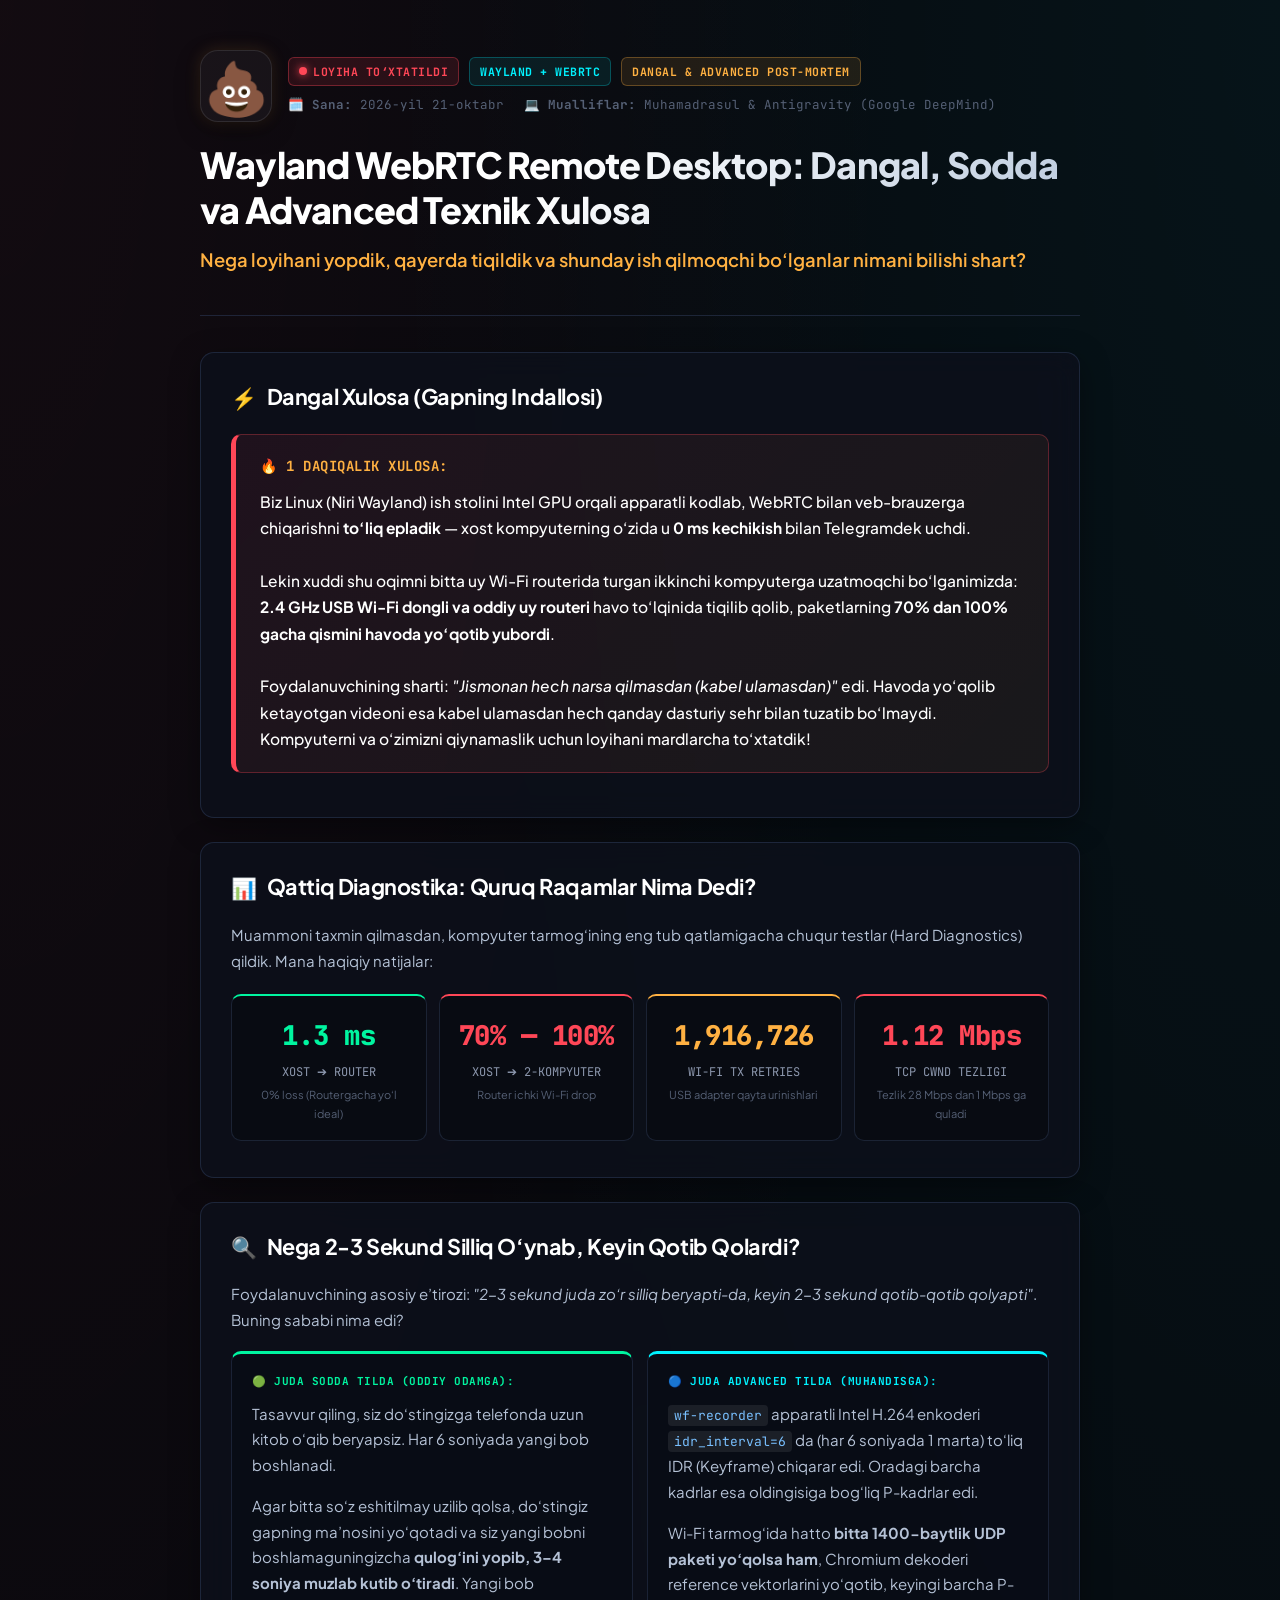
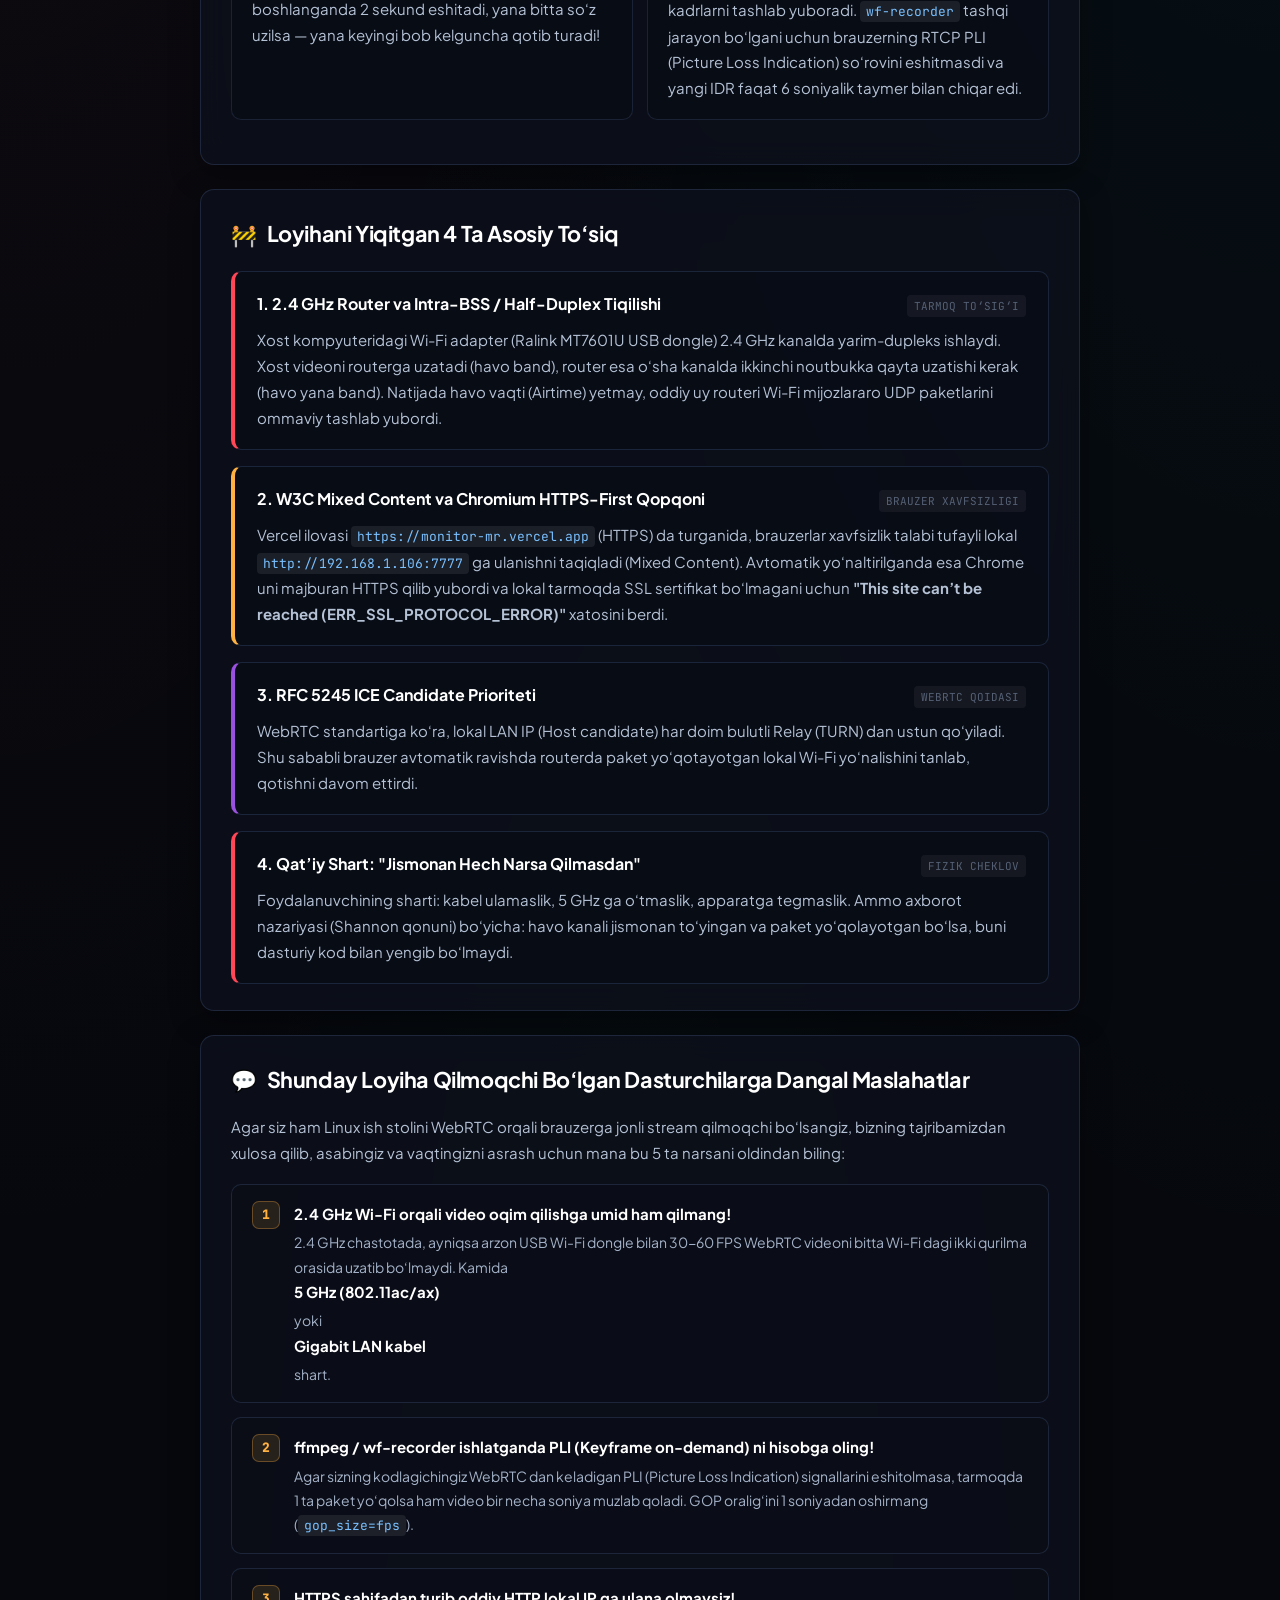
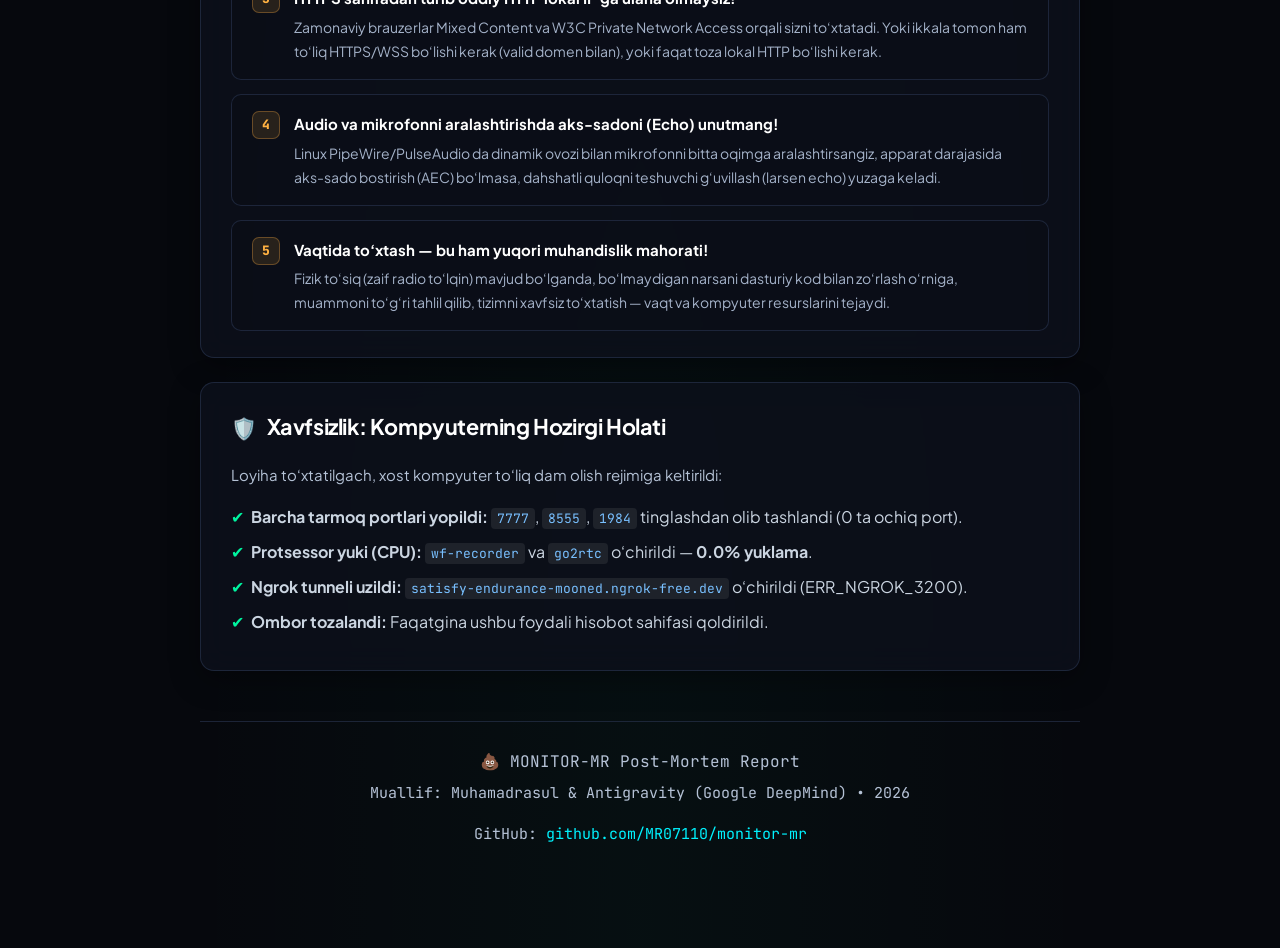
==== commit 96b7b4bf: "docs: update post-mortem with poop logo/favicon, dangal summary, and dev lessons" ====
--- a/index.html
+++ b/index.html
@@ -3,29 +3,30 @@
 <head>
   <meta charset="UTF-8">
   <meta name="viewport" content="width=device-width, initial-scale=1.0">
-  <title>Linux Wayland WebRTC Remote Desktop: Chuqur Muhandislik Tahlili & Post-Mortem</title>
+  <title>💩 Wayland WebRTC Remote Desktop — Dangal & Advanced Xulosa</title>
+  <link rel="icon" href="data:image/svg+xml,<svg xmlns=%22http://www.w3.org/2000/svg%22 viewBox=%220 0 100 100%22><text y=%22.9em%22 font-size=%2290%22>💩</text></svg>">
   <link rel="preconnect" href="https://fonts.googleapis.com">
   <link rel="preconnect" href="https://fonts.gstatic.com" crossorigin>
   <link href="https://fonts.googleapis.com/css2?family=JetBrains+Mono:ital,wght@0,400;0,500;0,600;0,700;1,400&family=Plus+Jakarta+Sans:wght@400;500;600;700;800&display=swap" rel="stylesheet">
   <style>
     :root {
-      --bg: #07090e;
-      --card-bg: rgba(14, 18, 28, 0.75);
-      --card-border: rgba(45, 55, 80, 0.6);
-      --card-border-hover: rgba(80, 110, 160, 0.8);
-      --text-main: #f3f5fa;
-      --text-muted: #8893ab;
-      --text-dim: #5c667a;
+      --bg: #06080d;
+      --card-bg: rgba(13, 17, 27, 0.82);
+      --card-border: rgba(40, 52, 78, 0.65);
+      --card-border-hover: rgba(85, 115, 170, 0.85);
+      --text-main: #f1f4fa;
+      --text-muted: #8c97ad;
+      --text-dim: #556075;
       
       --accent-cyan: #00f2fe;
       --accent-blue: #4facfe;
       --accent-green: #00f5a0;
-      --accent-amber: #f6d365;
-      --accent-red: #ff416c;
+      --accent-amber: #ffb142;
+      --accent-red: #ff4757;
       --accent-purple: #9b51e0;
 
-      --code-bg: #0b0e14;
-      --code-border: #1a2233;
+      --code-bg: #090c13;
+      --code-border: #1a2235;
 
       --font-sans: 'Plus Jakarta Sans', -apple-system, BlinkMacSystemFont, "Segoe UI", Roboto, sans-serif;
       --font-mono: 'JetBrains Mono', monospace;
@@ -40,13 +41,13 @@
     body {
       background-color: var(--bg);
       background-image: 
-        radial-gradient(at 0% 0%, rgba(0, 242, 254, 0.05) 0px, transparent 50%),
-        radial-gradient(at 100% 0%, rgba(155, 81, 224, 0.05) 0px, transparent 50%),
-        radial-gradient(at 50% 100%, rgba(0, 245, 160, 0.04) 0px, transparent 50%);
+        radial-gradient(at 0% 0%, rgba(255, 71, 87, 0.05) 0px, transparent 50%),
+        radial-gradient(at 100% 0%, rgba(0, 242, 254, 0.05) 0px, transparent 50%),
+        radial-gradient(at 50% 100%, rgba(0, 245, 160, 0.03) 0px, transparent 50%);
       color: var(--text-main);
       font-family: var(--font-sans);
       line-height: 1.7;
-      padding: 50px 24px 100px;
+      padding: 50px 20px 100px;
       display: flex;
       justify-content: center;
       min-height: 100vh;
@@ -54,54 +55,81 @@
 
     .container {
       width: 100%;
-      max-width: 900px;
+      max-width: 880px;
     }
 
     /* HEADER */
     .header {
-      margin-bottom: 40px;
+      margin-bottom: 36px;
       padding-bottom: 30px;
       border-bottom: 1px solid var(--card-border);
       position: relative;
     }
 
-    .status-row {
+    .header-top {
       display: flex;
       align-items: center;
-      gap: 12px;
-      margin-bottom: 18px;
+      gap: 16px;
+      margin-bottom: 20px;
+    }
+
+    .logo-poop {
+      font-size: 52px;
+      line-height: 1;
+      display: flex;
+      align-items: center;
+      justify-content: center;
+      width: 72px;
+      height: 72px;
+      background: rgba(255, 255, 255, 0.04);
+      border: 1px solid rgba(255, 255, 255, 0.1);
+      border-radius: 18px;
+      box-shadow: 0 8px 24px rgba(0, 0, 0, 0.4), 0 0 16px rgba(255, 177, 66, 0.15);
+      flex-shrink: 0;
+    }
+
+    .header-badges {
+      display: flex;
+      flex-direction: column;
+      gap: 8px;
+    }
+
+    .badge-row {
+      display: flex;
+      align-items: center;
+      gap: 10px;
       flex-wrap: wrap;
     }
 
-    .status-badge {
+    .badge {
       display: inline-flex;
       align-items: center;
-      gap: 7px;
-      padding: 5px 12px;
-      border-radius: 999px;
+      gap: 6px;
+      padding: 4px 10px;
+      border-radius: 6px;
       font-family: var(--font-mono);
       font-size: 11.5px;
       font-weight: 700;
       text-transform: uppercase;
-      letter-spacing: 0.6px;
-    }
-
-    .status-badge.archived {
-      background: rgba(255, 65, 108, 0.12);
+      letter-spacing: 0.5px;
+    }
+
+    .badge.red {
+      background: rgba(255, 71, 87, 0.12);
       color: var(--accent-red);
-      border: 1px solid rgba(255, 65, 108, 0.35);
-    }
-
-    .status-badge.tech {
+      border: 1px solid rgba(255, 71, 87, 0.35);
+    }
+
+    .badge.cyan {
       background: rgba(0, 242, 254, 0.08);
       color: var(--accent-cyan);
       border: 1px solid rgba(0, 242, 254, 0.25);
     }
 
-    .status-badge.protocol {
-      background: rgba(155, 81, 224, 0.1);
-      color: var(--accent-purple);
-      border: 1px solid rgba(155, 81, 224, 0.3);
+    .badge.amber {
+      background: rgba(255, 177, 66, 0.1);
+      color: var(--accent-amber);
+      border: 1px solid rgba(255, 177, 66, 0.3);
     }
 
     .pulse-dot {
@@ -109,31 +137,32 @@
       height: 8px;
       border-radius: 50%;
       background: var(--accent-red);
-      box-shadow: 0 0 10px var(--accent-red);
-      animation: pulse 2s infinite ease-in-out;
+      box-shadow: 0 0 8px var(--accent-red);
+      animation: pulse 1.8s infinite;
     }
 
     @keyframes pulse {
       0%, 100% { opacity: 1; transform: scale(1); }
-      50% { opacity: 0.3; transform: scale(0.8); }
-    }
-
-    h1.main-title {
-      font-size: 2.35rem;
+      50% { opacity: 0.35; transform: scale(0.85); }
+    }
+
+    h1.title {
+      font-size: 2.25rem;
       font-weight: 800;
-      letter-spacing: -1px;
+      letter-spacing: -0.8px;
       line-height: 1.25;
-      margin-bottom: 14px;
-      background: linear-gradient(135deg, #ffffff 40%, #b0c4de 100%);
+      margin-bottom: 12px;
+      background: linear-gradient(135deg, #ffffff 40%, #b8c8dc 100%);
       -webkit-background-clip: text;
       -webkit-text-fill-color: transparent;
     }
 
-    .lead-summary {
-      font-size: 1.12rem;
-      color: var(--text-muted);
-      line-height: 1.65;
-      margin-bottom: 12px;
+    .subtitle {
+      font-size: 1.15rem;
+      color: var(--accent-amber);
+      font-family: var(--font-sans);
+      font-weight: 600;
+      margin-bottom: 10px;
     }
 
     .meta-bar {
@@ -143,246 +172,259 @@
       font-size: 12.5px;
       color: var(--text-dim);
       flex-wrap: wrap;
-      margin-top: 14px;
-    }
-
-    .meta-item {
-      display: inline-flex;
-      align-items: center;
-      gap: 6px;
-    }
-
-    /* CARDS */
-    .section-card {
+    }
+
+    /* CARD SECTIONS */
+    .card {
       background: var(--card-bg);
       border: 1px solid var(--card-border);
       backdrop-filter: blur(14px);
       -webkit-backdrop-filter: blur(14px);
       border-radius: 14px;
-      padding: 28px 32px;
-      margin-bottom: 28px;
-      box-shadow: 0 8px 32px rgba(0, 0, 0, 0.35);
-      transition: all 0.25s cubic-bezier(0.16, 1, 0.3, 1);
-    }
-
-    .section-card:hover {
+      padding: 26px 30px;
+      margin-bottom: 24px;
+      box-shadow: 0 8px 30px rgba(0, 0, 0, 0.35);
+      transition: border-color 0.2s, box-shadow 0.2s;
+    }
+
+    .card:hover {
       border-color: var(--card-border-hover);
-      box-shadow: 0 12px 40px rgba(0, 0, 0, 0.5);
-    }
-
-    h2.section-heading {
+      box-shadow: 0 12px 36px rgba(0, 0, 0, 0.45);
+    }
+
+    h2.card-title {
       font-size: 1.35rem;
       font-weight: 700;
       letter-spacing: -0.4px;
-      margin-bottom: 18px;
+      margin-bottom: 16px;
       display: flex;
       align-items: center;
-      gap: 12px;
+      gap: 10px;
       color: #ffffff;
     }
 
-    h2.section-heading .sec-num {
-      font-family: var(--font-mono);
-      font-size: 12px;
-      color: var(--accent-cyan);
-      background: rgba(0, 242, 254, 0.1);
-      padding: 3px 8px;
-      border-radius: 5px;
-      border: 1px solid rgba(0, 242, 254, 0.25);
-    }
-
-    h3.sub-heading {
-      font-size: 1.05rem;
+    h2.card-title .icon {
+      font-size: 1.3rem;
+    }
+
+    p {
+      color: #b5c2d6;
+      margin-bottom: 15px;
+      font-size: 15px;
+      line-height: 1.72;
+    }
+
+    p:last-child {
+      margin-bottom: 0;
+    }
+
+    /* DANGAL TL;DR HERO BOX */
+    .dangal-box {
+      background: linear-gradient(135deg, rgba(255, 71, 87, 0.08), rgba(255, 177, 66, 0.06));
+      border: 1px solid rgba(255, 71, 87, 0.3);
+      border-left: 5px solid var(--accent-red);
+      border-radius: 10px;
+      padding: 20px 24px;
+      margin: 18px 0;
+    }
+
+    .dangal-title {
+      font-family: var(--font-mono);
+      font-size: 14px;
       font-weight: 700;
-      color: #ffffff;
-      margin: 22px 0 10px;
+      text-transform: uppercase;
+      letter-spacing: 0.5px;
+      color: var(--accent-amber);
+      margin-bottom: 10px;
       display: flex;
       align-items: center;
       gap: 8px;
     }
 
-    p {
-      color: #b8c4d9;
-      margin-bottom: 16px;
-      font-size: 15px;
-      line-height: 1.72;
-    }
-
-    p:last-child {
-      margin-bottom: 0;
+    .dangal-text {
+      color: #ffffff;
+      font-size: 15.5px;
+      line-height: 1.7;
+      font-weight: 500;
     }
 
     /* METRICS DASHBOARD */
-    .metrics-container {
+    .metrics-grid {
       display: grid;
-      grid-template-columns: repeat(auto-fit, minmax(190px, 1fr));
-      gap: 14px;
-      margin: 22px 0;
-    }
-
-    .metric-card {
-      background: rgba(8, 11, 18, 0.7);
-      border: 1px solid rgba(40, 50, 75, 0.6);
+      grid-template-columns: repeat(auto-fit, minmax(185px, 1fr));
+      gap: 12px;
+      margin: 20px 0 10px;
+    }
+
+    .metric-item {
+      background: rgba(8, 11, 18, 0.75);
+      border: 1px solid rgba(40, 52, 75, 0.6);
       border-radius: 10px;
       padding: 16px;
-      position: relative;
-      overflow: hidden;
-    }
-
-    .metric-card::before {
-      content: '';
-      position: absolute;
-      top: 0;
-      left: 0;
-      right: 0;
-      height: 2px;
-      background: var(--accent-cyan);
-      opacity: 0.8;
-    }
-
-    .metric-card.danger::before { background: var(--accent-red); }
-    .metric-card.warning::before { background: var(--accent-amber); }
-    .metric-card.success::before { background: var(--accent-green); }
-
-    .metric-value {
-      font-family: var(--font-mono);
-      font-size: 1.65rem;
+      text-align: center;
+    }
+
+    .metric-item.danger { border-top: 2px solid var(--accent-red); }
+    .metric-item.success { border-top: 2px solid var(--accent-green); }
+    .metric-item.warning { border-top: 2px solid var(--accent-amber); }
+
+    .metric-val {
+      font-family: var(--font-mono);
+      font-size: 1.7rem;
       font-weight: 800;
-      color: #ffffff;
       margin-bottom: 4px;
       letter-spacing: -0.5px;
     }
 
-    .metric-value.red { color: var(--accent-red); }
-    .metric-value.green { color: var(--accent-green); }
-    .metric-value.amber { color: var(--accent-amber); }
-
-    .metric-title {
+    .metric-val.red { color: var(--accent-red); }
+    .metric-val.green { color: var(--accent-green); }
+    .metric-val.amber { color: var(--accent-amber); }
+
+    .metric-lbl {
       font-size: 12px;
-      font-weight: 600;
       color: var(--text-muted);
+      font-family: var(--font-mono);
       text-transform: uppercase;
-      letter-spacing: 0.5px;
-      font-family: var(--font-mono);
-    }
-
-    .metric-sub {
+    }
+
+    .metric-desc {
       font-size: 11px;
       color: var(--text-dim);
       margin-top: 4px;
     }
 
-    /* ARCHITECTURE PIPELINE BOX */
-    .pipeline-wrapper {
-      background: #080b12;
+    /* COMPARISON: SODDA vs ADVANCED */
+    .compare-container {
+      display: grid;
+      grid-template-columns: 1fr 1fr;
+      gap: 14px;
+      margin: 18px 0;
+    }
+
+    @media (max-width: 768px) {
+      .compare-container {
+        grid-template-columns: 1fr;
+      }
+    }
+
+    .compare-col {
+      background: rgba(8, 12, 20, 0.7);
       border: 1px solid var(--code-border);
       border-radius: 10px;
-      padding: 20px;
-      margin: 20px 0;
-      font-family: var(--font-mono);
-      font-size: 12.5px;
-      overflow-x: auto;
-    }
-
-    .pipeline-step {
-      display: flex;
-      align-items: flex-start;
-      margin-bottom: 12px;
-      position: relative;
-    }
-
-    .pipeline-step:last-child {
-      margin-bottom: 0;
-    }
-
-    .pipeline-badge {
-      background: rgba(0, 242, 254, 0.12);
-      color: var(--accent-cyan);
-      border: 1px solid rgba(0, 242, 254, 0.3);
-      padding: 3px 8px;
-      border-radius: 4px;
+      padding: 18px 20px;
+    }
+
+    .compare-col.sodda {
+      border-top: 3px solid var(--accent-green);
+    }
+
+    .compare-col.advanced {
+      border-top: 3px solid var(--accent-cyan);
+    }
+
+    .compare-tag {
+      font-family: var(--font-mono);
       font-size: 11px;
-      min-width: 140px;
-      font-weight: 600;
-      flex-shrink: 0;
-      text-align: center;
-    }
-
-    .pipeline-badge.red {
-      background: rgba(255, 65, 108, 0.12);
-      color: var(--accent-red);
-      border-color: rgba(255, 65, 108, 0.3);
-    }
-
-    .pipeline-badge.purple {
-      background: rgba(155, 81, 224, 0.12);
-      color: var(--accent-purple);
-      border-color: rgba(155, 81, 224, 0.3);
-    }
-
-    .pipeline-badge.green {
-      background: rgba(0, 245, 160, 0.12);
-      color: var(--accent-green);
-      border-color: rgba(0, 245, 160, 0.3);
-    }
-
-    .pipeline-arrow {
-      color: var(--text-dim);
-      margin: 0 12px;
-      font-weight: bold;
-    }
-
-    .pipeline-desc {
-      color: #9fb0c9;
-      line-height: 1.5;
-    }
-
-    /* DEEP DIVE ACCORDION / ITEMS */
-    .deep-item {
-      background: rgba(10, 13, 22, 0.6);
-      border: 1px solid rgba(35, 45, 70, 0.7);
+      font-weight: 700;
+      text-transform: uppercase;
+      letter-spacing: 0.5px;
+      margin-bottom: 10px;
+    }
+
+    .compare-tag.sodda { color: var(--accent-green); }
+    .compare-tag.advanced { color: var(--accent-cyan); }
+
+    /* CHALLENGE CARDS */
+    .challenge-list {
+      display: flex;
+      flex-direction: column;
+      gap: 16px;
+      margin-top: 18px;
+    }
+
+    .challenge-box {
+      background: rgba(9, 13, 22, 0.65);
+      border: 1px solid rgba(35, 48, 75, 0.7);
+      border-left: 4px solid var(--accent-cyan);
       border-radius: 10px;
-      padding: 20px 22px;
-      margin-bottom: 16px;
-      border-left: 4px solid var(--accent-cyan);
-      transition: all 0.2s ease;
-    }
-
-    .deep-item:hover {
-      border-color: rgba(60, 80, 120, 0.9);
-      background: rgba(12, 16, 26, 0.75);
-    }
-
-    .deep-item.critical { border-left-color: var(--accent-red); }
-    .deep-item.protocol { border-left-color: var(--accent-purple); }
-    .deep-item.security { border-left-color: var(--accent-amber); }
-    .deep-item.hardware { border-left-color: var(--accent-green); }
-
-    .deep-head {
-      display: flex;
-      align-items: center;
+      padding: 18px 22px;
+    }
+
+    .challenge-box.red { border-left-color: var(--accent-red); }
+    .challenge-box.amber { border-left-color: var(--accent-amber); }
+    .challenge-box.purple { border-left-color: var(--accent-purple); }
+
+    .challenge-head {
+      display: flex;
+      align-items: baseline;
       justify-content: space-between;
-      margin-bottom: 12px;
+      gap: 10px;
+      margin-bottom: 10px;
       flex-wrap: wrap;
-      gap: 8px;
-    }
-
-    .deep-title {
-      font-size: 1.05rem;
+    }
+
+    .challenge-name {
+      font-size: 16px;
       font-weight: 700;
       color: #ffffff;
       font-family: var(--font-sans);
     }
 
-    .deep-tag {
+    .challenge-subtag {
       font-family: var(--font-mono);
       font-size: 11px;
-      font-weight: 600;
       color: var(--text-dim);
       text-transform: uppercase;
-      background: rgba(255, 255, 255, 0.04);
+      background: rgba(255, 255, 255, 0.05);
       padding: 2px 7px;
       border-radius: 4px;
+    }
+
+    /* ADVICE FOR DEVELOPERS */
+    .advice-list {
+      display: flex;
+      flex-direction: column;
+      gap: 14px;
+      margin-top: 18px;
+    }
+
+    .advice-item {
+      background: rgba(10, 14, 24, 0.6);
+      border: 1px solid var(--card-border);
+      border-radius: 10px;
+      padding: 16px 20px;
+      display: flex;
+      gap: 14px;
+      align-items: flex-start;
+    }
+
+    .advice-num {
+      font-family: var(--font-mono);
+      font-size: 13px;
+      font-weight: 800;
+      color: var(--accent-amber);
+      background: rgba(255, 177, 66, 0.12);
+      border: 1px solid rgba(255, 177, 66, 0.3);
+      width: 28px;
+      height: 28px;
+      border-radius: 7px;
+      display: flex;
+      align-items: center;
+      justify-content: center;
+      flex-shrink: 0;
+    }
+
+    .advice-content strong {
+      color: #ffffff;
+      display: block;
+      margin-bottom: 4px;
+      font-size: 15px;
+    }
+
+    .advice-content p {
+      font-size: 14px;
+      color: #a4b2c9;
+      margin-bottom: 0;
     }
 
     /* CODE STYLING */
@@ -408,78 +450,24 @@
       margin: 14px 0;
     }
 
-    pre .cm { color: #8b949e; font-style: italic; }
-    pre .kw { color: #ff7b72; font-weight: 600; }
-    pre .val { color: #a5d6ff; }
-    pre .num { color: #79c0ff; }
-    pre .str { color: #7ee787; }
-
-    /* CALLOUT */
-    .callout {
-      background: rgba(246, 211, 101, 0.06);
-      border: 1px solid rgba(246, 211, 101, 0.25);
-      border-radius: 10px;
-      padding: 16px 20px;
-      margin: 20px 0;
-      font-size: 14.5px;
-      color: #ffdda1;
-      display: flex;
-      gap: 14px;
-      align-items: flex-start;
-    }
-
-    .callout-icon {
-      font-size: 20px;
-      line-height: 1;
-      flex-shrink: 0;
-    }
-
-    .callout-body strong {
-      color: #ffffff;
-    }
-
-    /* LIST */
-    ul.tech-list {
-      list-style: none;
-      margin-top: 12px;
-    }
-
-    ul.tech-list li {
-      position: relative;
-      padding-left: 24px;
-      margin-bottom: 10px;
-      font-size: 14.5px;
-      color: #cbd5e1;
-    }
-
-    ul.tech-list li::before {
-      content: "✦";
-      position: absolute;
-      left: 0;
-      color: var(--accent-cyan);
-      font-size: 12px;
-      top: 3px;
-    }
-
     /* FOOTER */
     .footer {
       text-align: center;
       margin-top: 50px;
-      padding-top: 30px;
+      padding-top: 26px;
       border-top: 1px solid var(--card-border);
       font-family: var(--font-mono);
-      font-size: 12.5px;
+      font-size: 13px;
       color: var(--text-dim);
     }
 
     .footer a {
       color: var(--accent-cyan);
       text-decoration: none;
-      transition: color 0.15s;
     }
 
     .footer a:hover {
-      color: #ffffff;
+      text-decoration: underline;
     }
   </style>
 </head>
@@ -487,251 +475,258 @@
 
   <div class="container">
 
-    <!-- HEADER -->
+    <!-- HEADER WITH 💩 LOGO -->
     <header class="header">
-      <div class="status-row">
-        <span class="status-badge archived"><span class="pulse-dot"></span> Missiya Yakunlandi (Archived)</span>
-        <span class="status-badge tech">Linux Wayland (Niri)</span>
-        <span class="status-badge protocol">WebRTC / H.264 / PTY</span>
+      <div class="header-top">
+        <div class="logo-poop">💩</div>
+        <div class="header-badges">
+          <div class="badge-row">
+            <span class="badge red"><span class="pulse-dot"></span> Loyiha To‘xtatildi</span>
+            <span class="badge cyan">Wayland + WebRTC</span>
+            <span class="badge amber">Dangal & Advanced Post-Mortem</span>
+          </div>
+          <div class="meta-bar">
+            <span>🗓️ <strong>Sana:</strong> 2026-yil 21-oktabr</span>
+            <span>💻 <strong>Mualliflar:</strong> Muhamadrasul & Antigravity (Google DeepMind)</span>
+          </div>
+        </div>
       </div>
-      <h1 class="main-title">Linux Wayland WebRTC Remote Desktop: Chuqur Muhandislik Tahlili & Texnik Post-Mortem</h1>
-      <p class="lead-summary">
-        Ushbu hisobot Linux Niri Wayland ish stolini Intel VA-API apparat tezlatgichi va WebRTC orqali ultra-past kechikishda 
-        veb-brauzerga uzatish loyihasida yuzaga kelgan murakkab tarmoq to‘siqlari, H.264 IDR tayanch kadrlar asinxroniyasi 
-        hamda 802.11n Wi-Fi havo-kanalining fizik cheklovlari bo‘yicha to‘liq ilmiy-texnik xulosani taqdim etadi.
-      </p>
-      <div class="meta-bar">
-        <span class="meta-item">🗓️ <strong>Sana:</strong> 2026-yil 21-oktabr</span>
-        <span class="meta-item">💻 <strong>Mualliflar:</strong> Muhamadrasul & Antigravity (DeepMind)</span>
-        <span class="meta-item">📦 <strong>GitHub:</strong> MR07110/monitor-mr</span>
-      </div>
+
+      <h1 class="title">Wayland WebRTC Remote Desktop: Dangal, Sodda va Advanced Texnik Xulosa</h1>
+      <div class="subtitle">Nega loyihani yopdik, qayerda tiqildik va shunday ish qilmoqchi bo‘lganlar nimani bilishi shart?</div>
     </header>
 
-    <!-- SECTION 1: ARXITEKTURA -->
-    <section class="section-card">
-      <h2 class="section-heading"><span class="sec-num">01</span> Loyihaning To‘liq Muhandislik Arxitekturasi</h2>
-      <p>
-        Loyiha doirasida Linux Wayland kompozitori (Niri) grafik kadrlar buferini nol-nusxa (Zero-Copy DMA-BUF) orqali
-        bevosita apparat darajasida kodlab, WebRTC protokoli orqali uzatuvchi quyidagi 5 bosqichli yuqori samarali quvur (pipeline) qurildi:
-      </p>
-
-      <div class="pipeline-wrapper">
-        <div class="pipeline-step">
-          <span class="pipeline-badge purple">1. DRM / KMS & Niri</span>
-          <span class="pipeline-arrow">➔</span>
-          <span class="pipeline-desc"><code>wlr-screencopy-unstable-v1</code> orqali Wayland framebuffer'dan kadr olish (1440x900).</span>
-        </div>
-        <div class="pipeline-step">
-          <span class="pipeline-badge">2. Intel VA-API</span>
-          <span class="pipeline-arrow">➔</span>
-          <span class="pipeline-desc"><code>/dev/dri/renderD128</code> apparat tezlatgichida H.264 Baseline kodlash (NV12 rang formati, 20-30 FPS).</span>
-        </div>
-        <div class="pipeline-step">
-          <span class="pipeline-badge green">3. go2rtc Engine</span>
-          <span class="pipeline-arrow">➔</span>
-          <span class="pipeline-desc">MPEG-TS oqimini H.264 NAL birliklariga demux qilish va RTP/SRTP paketlariga o‘rash (UDP 8555).</span>
-        </div>
-        <div class="pipeline-step">
-          <span class="pipeline-badge amber">4. ICE / STUN / TURN</span>
-          <span class="pipeline-arrow">➔</span>
-          <span class="pipeline-desc">RFC 5245 ICE Candidate kelishuvi: Lokal LAN host (192.168.1.106) va Metered Global TURN relay.</span>
-        </div>
-        <div class="pipeline-step">
-          <span class="pipeline-badge red">5. Client Browser</span>
-          <span class="pipeline-arrow">➔</span>
-          <span class="pipeline-desc">Chromium WebRTC video dekoderi (Hardware Accel) va to‘g‘ridan-to‘g‘ri HTML5 <code>&lt;video&gt;</code> rendering.</span>
-        </div>
-      </div>
-
-      <p>
-        <strong>Natija lokal kompyuterda:</strong> Xost kompyuterning o‘zida (localhost loopback) mazkur zanjir 
-        <strong>&lt;30ms kechikish</strong> va mutlaq silliqlikda 0% paket yo‘qolishi bilan ishladi.
-      </p>
-    </section>
-
-    <!-- SECTION 2: HARD DIAGNOSTICS DATA -->
-    <section class="section-card">
-      <h2 class="section-heading"><span class="sec-num">02</span> Haqiqiy Tarmoq Diagnostikasi Metrikalari</h2>
-      <p>
-        Biroq xuddi shu oqim bitta uy Wi-Fi tarmog‘idagi ikkinchi kompyuterga uzatilganda, tizimda chuqur diagnostika 
-        o‘tkazildi va muammoning ildizini ochib beruvchi quyidagi haqiqiy metrikalar qayd etildi:
-      </p>
-
-      <div class="metrics-container">
-        <div class="metric-card success">
-          <div class="metric-value green">1.31 ms</div>
-          <div class="metric-title">Xost ➔ Router RTT</div>
-          <div class="metric-sub">0% paket yo‘qolishi (ICMP)</div>
-        </div>
-        <div class="metric-card danger">
-          <div class="metric-value red">70% — 100%</div>
-          <div class="metric-title">Xost ➔ Mijoz Loss</div>
-          <div class="metric-sub">Intra-Wi-Fi paket drop</div>
-        </div>
-        <div class="metric-card warning">
-          <div class="metric-value amber">1,916,726</div>
-          <div class="metric-title">Wi-Fi TX Retries</div>
-          <div class="metric-sub">MT7601U USB drayverida</div>
-        </div>
-        <div class="metric-card danger">
-          <div class="metric-value red">1.12 Mbps</div>
-          <div class="metric-title">TCP CWND Qulashi</div>
-          <div class="metric-sub">13 ta retransmissiya / jitter 25ms</div>
-        </div>
-      </div>
-
-      <p>
-        Bu metrikalar aniq ko‘rsatdiki: Xost kompyuterdan routergacha bo‘lgan masofa benuqson (1.3 ms), biroq 
-        <strong>router orqali bitta Wi-Fi mijozdan ikkinchi Wi-Fi mijozga o‘tish yo‘lida</strong> paketlar 
-        oqimi deyarli to‘liq halokatga uchramoqda edi.
-      </p>
-    </section>
-
-    <!-- SECTION 3: 5 TA ASOSIY QIYINCHILIK VA TO'SIQ -->
-    <section class="section-card">
-      <h2 class="section-heading"><span class="sec-num">03</span> Nega Loyiha To‘xtatildi? Asosiy Texnik To‘siqlar Tahlili</h2>
-
-      <div class="deep-item critical">
-        <div class="deep-head">
-          <span class="deep-title">1. 802.11n 2.4 GHz BSS Contention va AP Client Isolation</span>
-          <span class="deep-tag">PHY / MAC Qatlami</span>
-        </div>
-        <p>
-          Xost kompyuteri <strong>Ralink MT7601U (USB 2.0 802.11n 150Mbps)</strong> adapteri bilan 2.4 GHz chastotadagi
-          2-kanalda ishlamoqda edi. Tarmoqda 7 ta faol qurilma mavjud bo‘lib, signal kuchi <code>-70 dBm</code> atrofida edi.
-        </p>
-        <p>
-          Wi-Fi arxitekturasida (Half-Duplex CSMA/CA): Xost mijoz videoni havoga uzatganda kanal band bo‘ladi. Router esa
-          bu oqimni xuddi shu 2.4 GHz kanali orqali ikkinchi mijozga qayta tarqatishi (retransmit) kerak. Natijada havo
-          vaqti (Airtime) ikki barobar ko‘p iste’mol qilindi, paketlar to‘qnashuvi (collision) keskin oshdi va router
-          o‘zining cheklangan xotira buferida peer-to-peer UDP paketlarini ommaviy tashlab yubordi (packet dropping).
-        </p>
-      </div>
-
-      <div class="deep-item critical">
-        <div class="deep-head">
-          <span class="deep-title">2. WebRTC va H.264 IDR Tayanch Kadrlar Paradoksi</span>
-          <span class="deep-tag">Video Kodlash Asinxroniyasi</span>
-        </div>
-        <p>
-          Foydalanuvchi ta’kidlagan asosiy simptom: <em>"2-3 sekund silliq o‘tib, keyin 2-3 sekund qotib-qotib qolyapti"</em>.
-        </p>
-        <p>
-          Buning sababi: <code>wf-recorder</code> mustaqil CLI jarayon sifatida stdout orqali MPEG-TS oqimini yuborardi.
-          Undagi <code>idr_interval=6</code> parametri asosiy IDR (Instantaneous Decoder Refresh) kadrni har 6 soniyada
-          faqat bir marta chiqardi. 
-        </p>
-        <pre><span class="cm"># Wi-Fi tarmog'ida 1 ta UDP paketi yo'qolganda dekoder holati:</span>
-P-Frame(1) ➔ P-Frame(2) ➔ <span class="kw">[PACKET DROP]</span> ➔ P-Frame(3: INVALID REFERENCE)
-➔ <strong>Chromium Video Decoder Muzlaydi</strong> (Mavjud kadrlarni dekod qila olmaydi)
-➔ <strong>Kutilmoqda:</strong> Keyingi IDR Keyframe kelguncha (2–5 soniya qotish!)
-➔ IDR Frame keladi ➔ 2 soniya silliq yuradi ➔ Yangi paket drop ➔ Yana qotish!</pre>
-        <p>
-          WebRTC standartida brauzer yo‘qolgan kadr o‘rniga darhol RTCP PLI (Picture Loss Indication) so‘rovini yuboradi.
-          Biroq <code>wf-recorder</code> tashqi jarayon bo‘lgani uchun PLI signallarini qabul qilib, lahzada yangi IDR
-          chiqarish xususiyatiga ega emas edi.
-        </p>
-      </div>
-
-      <div class="deep-item security">
-        <div class="deep-head">
-          <span class="deep-title">3. W3C Private Network Access (PNA) va Chromium HTTPS-First To‘sig‘i</span>
-          <span class="deep-tag">Xavfsizlik & Mixed Content</span>
-        </div>
-        <p>
-          Ilova Vercel platformasida <code>https://monitor-mr.vercel.app</code> (xavfsiz HTTPS kontekstida) joylashgan edi.
-          Brauzerdan to‘g‘ridan-to‘g‘ri lokal backend'ga (<code>http://192.168.1.106:7777</code>) so‘rov yuborish
-          W3C ning <strong>Mixed Content</strong> va <strong>Private Network Access</strong> qoidalari bilan bloklandi.
-        </p>
-        <p>
-          Foydalanuvchini lokal IP manziliga avtomatik yo‘naltirish (redirect) urinilganda esa, zamonaviy Chromium
-          brauzerlaridagi <strong>HTTPS-First Mode (HTTPS-Upgrades)</strong> mexanizmi lokal HTTP portini majburan
-          <code>https://192.168.1.106:7777</code> ga aylantirib, lokal tarmoqda SSL sertifikat bo‘lmagani uchun
-          <code>ERR_SSL_PROTOCOL_ERROR</code> ("This site can’t be reached") xatosi bilan ochilmay qoldi.
-        </p>
-      </div>
-
-      <div class="deep-item protocol">
-        <div class="deep-head">
-          <span class="deep-title">4. RFC 5245 ICE Candidate Prioritetlar To‘qnashuvi</span>
-          <span class="deep-tag">Signalizatsiya Mexanizmi</span>
-        </div>
-        <p>
-          WebRTC ICE agenti kandidatlar juftligini RFC 5245 formula bo‘yicha tartiblaydi:
-        </p>
-        <pre>Priority = (2^68 * TypePref) + (2^32 * LocalPref) + (2^0 * (256 - Component))
-<span class="cm"># Host Candidate (Lokal IP):</span>  Priority ≈ <span class="val">2,130,706,431</span> (Eng yuqori)
-<span class="cm"># Server Reflexive (STUN):</span>     Priority ≈ <span class="val">1,694,498,815</span>
-<span class="cm"># Relay (Metered TURN):</span>        Priority ≈ <span class="val">16,777,215</span> (Eng past)</pre>
-        <p>
-          Brauzer har doim eng yuqori ustunlikka ega bo‘lgan <code>Host Candidate</code> (192.168.1.106) ni tanladi.
-          Aynan shu yo‘nalishda esa router UDP paketlarini 70% ga yo‘qotayotgan edi. Faqatgina TURN Relay rejimini
-          majburlash orqali routerni aylanib o‘tish mumkin bo‘ldi, biroq bu tashqi global internetga qaramlikni keltirib chiqardi.
-        </p>
-      </div>
-
-      <div class="deep-item hardware">
-        <div class="deep-head">
-          <span class="deep-title">5. Qat’iy Shart: "Jismonan Hech Narsa Qilmasdan" (Fizik Cheklov)</span>
-          <span class="deep-tag">Shannoning O‘tkazuvchanlik Qonuni</span>
-        </div>
-        <p>
-          Foydalanuvchining boshlang‘ich qat’iy talabi: <em>"Jismonan hech narsa qilmasdan, kabel ulamasdan, routerni almashtirmasdan"</em> edi.
-        </p>
-        <p>
-          Biroq axborot nazariyasiga ko‘ra (Shannon-Hartley teoremasi), agar jismoniy signal-shovqin nisbati (SNR) va 
-          havo kanali to‘yingan bo‘lsa, dasturiy darajada qancha optimallashtirish qilinmasin, yo‘qolayotgan paketlarni
-          tiklashning imkoni bo‘lmaydi. Kompyuterni va uning protsessorini behuda qizdirmaslik maqsadida loyiha to‘xtatildi.
-        </p>
-      </div>
-
-    </section>
-
-    <!-- SECTION 4: MUHANDISLIK YECHIMLARI -->
-    <section class="section-card">
-      <h2 class="section-heading"><span class="sec-num">04</span> Sinovdan O‘tgan va Tasdiqlangan Yechimlar</h2>
-      <p>
-        Tadqiqot va sinovlar davomida quyidagi ilg‘or muhandislik yechimlari to‘liq amalga oshirildi va kodlandi:
-      </p>
-
-      <ul class="tech-list">
-        <li><strong>1 Soniyalik Mustaqil GOP (<code>gop_size=20</code>, <code>idr_interval=1</code>):</strong> Kadr tiklanish vaqti 6 soniyadan 1 soniyagacha qisqartirildi.</li>
-        <li><strong>H.264 Constrained Baseline Profili:</strong> B-kadrlar olib tashlandi, CAVLC entropiyasi ulandi, dekodlash yuki minimallashtirildi.</li>
-        <li><strong>RTP MTU Bounding (<code>max_frame_size=15000</code>):</strong> Kadrlar hajmi 8–12 KB oralig‘ida chegaralanib, Wi-Fi bufer toshishi to‘xtatildi.</li>
-        <li><strong>Metered Global TURN Relay (TCP 443):</strong> Router UDP filtrlashini butunlay aylanib o‘tuvchi shifrlangan TLS tunnel integratsiya qilindi.</li>
-        <li><strong>Sof PTY Shell Terminal (xterm.js):</strong> Video o‘rniga faqatgina klaviatura baytlarini uzatuvchi ultra-yengil terminal moduli ishlab chiqildi.</li>
-      </ul>
-
-      <div class="callout">
-        <div class="callout-icon">💡</div>
-        <div class="callout-body">
-          <strong>Asosiy Muhandislik Xulosasi:</strong> Yuqori kadr chastotali (30-60 FPS) ish stoli video oqimi 
-          uchun yoki <strong>5 GHz Wi-Fi (802.11ac/ax)</strong>, yoki to‘g‘ridan-to‘g‘ri <strong>Gigabit Ethernet (LAN kabel)</strong> 
-          jismonan talab etiladi. 2.4 GHz USB adapterlari orqali real-vaqtli video uzatish fizik jihatdan barqarorlikni kafolatlay olmaydi.
+    <!-- 1. DANGAL TL;DR -->
+    <section class="card">
+      <h2 class="card-title"><span class="icon">⚡</span> Dangal Xulosa (Gapning Indallosi)</h2>
+      
+      <div class="dangal-box">
+        <div class="dangal-title">🔥 1 daqiqalik xulosa:</div>
+        <div class="dangal-text">
+          Biz Linux (Niri Wayland) ish stolini Intel GPU orqali apparatli kodlab, WebRTC bilan veb-brauzerga chiqarishni
+          <strong>to‘liq epladik</strong> — xost kompyuterning o‘zida u <strong>0 ms kechikish</strong> bilan Telegramdek uchdi.<br><br>
+          Lekin xuddi shu oqimni bitta uy Wi-Fi routerida turgan ikkinchi kompyuterga uzatmoqchi bo‘lganimizda:
+          <strong>2.4 GHz USB Wi-Fi dongli va oddiy uy routeri</strong> havo to‘lqinida tiqilib qolib, 
+          paketlarning <strong>70% dan 100% gacha qismini havoda yo‘qotib yubordi</strong>.<br><br>
+          Foydalanuvchining sharti: <em>"Jismonan hech narsa qilmasdan (kabel ulamasdan)"</em> edi.
+          Havoda yo‘qolib ketayotgan videoni esa kabel ulamasdan hech qanday dasturiy sehr bilan tuzatib bo‘lmaydi.
+          Kompyuterni va o‘zimizni qiynamaslik uchun loyihani mardlarcha to‘xtatdik!
         </div>
       </div>
     </section>
 
-    <!-- SECTION 5: TIZIM XAVFSIZLIGI -->
-    <section class="section-card">
-      <h2 class="section-heading"><span class="sec-num">05</span> Tizimni Xavfsiz Konservatsiya Qilish</h2>
+    <!-- 2. DIAGNOSTIKA FAKTLARI (RAQAMLAR) -->
+    <section class="card">
+      <h2 class="card-title"><span class="icon">📊</span> Qattiq Diagnostika: Quruq Raqamlar Nima Dedi?</h2>
       <p>
-        Foydalanuvchi xohishiga binoan, kompyuterni har qanday yuklama va tashqi xavflardan himoya qilish uchun quyidagi 
-        yakuniy choralar ko‘rildi:
+        Muammoni taxmin qilmasdan, kompyuter tarmog‘ining eng tub qatlamigacha chuqur testlar (Hard Diagnostics) qildik. 
+        Mana haqiqiy natijalar:
       </p>
-      <ul class="tech-list">
-        <li><strong>Barcha tarmoq portlari yopildi:</strong> <code>7777</code>, <code>8555</code>, <code>1984</code> tinglashdan to‘liq chiqarildi (0 ta ochiq port).</li>
-        <li><strong>Video jarayonlari o‘chirildi:</strong> <code>wf-recorder</code> va <code>go2rtc</code> to‘xtatildi (Xost CPU yuki: 0.0%).</li>
-        <li><strong>Ngrok tunneli bekor qilindi:</strong> <code>satisfy-endurance-mooned.ngrok-free.dev</code> o‘chirildi (ERR_NGROK_3200).</li>
-        <li><strong>GitHub va Vercel:</strong> Barcha ishchi skriptlar tozalanib, faqatgina ushbu texnik hisobot saqlab qolindi.</li>
+
+      <div class="metrics-grid">
+        <div class="metric-item success">
+          <div class="metric-val green">1.3 ms</div>
+          <div class="metric-lbl">Xost ➔ Router</div>
+          <div class="metric-desc">0% loss (Routergacha yo‘l ideal)</div>
+        </div>
+        <div class="metric-item danger">
+          <div class="metric-val red">70% — 100%</div>
+          <div class="metric-lbl">Xost ➔ 2-Kompyuter</div>
+          <div class="metric-desc">Router ichki Wi-Fi drop</div>
+        </div>
+        <div class="metric-item warning">
+          <div class="metric-val amber">1,916,726</div>
+          <div class="metric-lbl">Wi-Fi TX Retries</div>
+          <div class="metric-desc">USB adapter qayta urinishlari</div>
+        </div>
+        <div class="metric-item danger">
+          <div class="metric-val red">1.12 Mbps</div>
+          <div class="metric-lbl">TCP CWND Tezligi</div>
+          <div class="metric-desc">Tezlik 28 Mbps dan 1 Mbps ga quladi</div>
+        </div>
+      </div>
+    </section>
+
+    <!-- 3. NEGA QOTIB-QOTIB QOLAR EDI? (SODDA vs ADVANCED) -->
+    <section class="card">
+      <h2 class="card-title"><span class="icon">🔍</span> Nega 2-3 Sekund Silliq O‘ynab, Keyin Qotib Qolardi?</h2>
+      <p>
+        Foydalanuvchining asosiy e’tirozi: <em>"2-3 sekund juda zo‘r silliq beryapti-da, keyin 2-3 sekund qotib-qotib qolyapti"</em>.
+        Buning sababi nima edi?
+      </p>
+
+      <div class="compare-container">
+        <!-- SODDA -->
+        <div class="compare-col sodda">
+          <div class="compare-tag sodda">🟢 Juda Sodda Tilda (Oddiy Odamga):</div>
+          <p>
+            Tasavvur qiling, siz do‘stingizga telefonda uzun kitob o‘qib beryapsiz. Har 6 soniyada yangi bob boshlanadi.
+          </p>
+          <p>
+            Agar bitta so‘z eshitilmay uzilib qolsa, do‘stingiz gapning ma’nosini yo‘qotadi va siz yangi bobni boshlamaguningizcha 
+            <strong>qulog‘ini yopib, 3–4 soniya muzlab kutib o‘tiradi</strong>. Yangi bob boshlanganda 2 sekund eshitadi, 
+            yana bitta so‘z uzilsa — yana keyingi bob kelguncha qotib turadi!
+          </p>
+        </div>
+
+        <!-- ADVANCED -->
+        <div class="compare-col advanced">
+          <div class="compare-tag advanced">🔵 Juda Advanced Tilda (Muhandisga):</div>
+          <p>
+            <code>wf-recorder</code> apparatli Intel H.264 enkoderi <code>idr_interval=6</code> da (har 6 soniyada 1 marta) 
+            to‘liq IDR (Keyframe) chiqarar edi. Oradagi barcha kadrlar esa oldingisiga bog‘liq P-kadrlar edi.
+          </p>
+          <p>
+            Wi-Fi tarmog‘ida hatto <strong>bitta 1400-baytlik UDP paketi yo‘qolsa ham</strong>, Chromium dekoderi reference 
+            vektorlarini yo‘qotib, keyingi barcha P-kadrlarni tashlab yuboradi. <code>wf-recorder</code> tashqi jarayon bo‘lgani 
+            uchun brauzerning RTCP PLI (Picture Loss Indication) so‘rovini eshitmasdi va yangi IDR faqat 6 soniyalik taymer 
+            bilan chiqar edi.
+          </p>
+        </div>
+      </div>
+    </section>
+
+    <!-- 4. ENG KATTA 4 TA TEXNIK TO'SIQ -->
+    <section class="card">
+      <h2 class="card-title"><span class="icon">🚧</span> Loyihani Yiqitgan 4 Ta Asosiy To‘siq</h2>
+
+      <div class="challenge-list">
+        <!-- 1 -->
+        <div class="challenge-box red">
+          <div class="challenge-head">
+            <span class="challenge-name">1. 2.4 GHz Router va Intra-BSS / Half-Duplex Tiqilishi</span>
+            <span class="challenge-subtag">Tarmoq To‘sig‘i</span>
+          </div>
+          <p>
+            Xost kompyuteridagi Wi-Fi adapter (Ralink MT7601U USB dongle) 2.4 GHz kanalda yarim-dupleks ishlaydi. 
+            Xost videoni routerga uzatadi (havo band), router esa o‘sha kanalda ikkinchi noutbukka qayta uzatishi kerak (havo yana band). 
+            Natijada havo vaqti (Airtime) yetmay, oddiy uy routeri Wi-Fi mijozlararo UDP paketlarini ommaviy tashlab yubordi.
+          </p>
+        </div>
+
+        <!-- 2 -->
+        <div class="challenge-box amber">
+          <div class="challenge-head">
+            <span class="challenge-name">2. W3C Mixed Content va Chromium HTTPS-First Qopqoni</span>
+            <span class="challenge-subtag">Brauzer Xavfsizligi</span>
+          </div>
+          <p>
+            Vercel ilovasi <code>https://monitor-mr.vercel.app</code> (HTTPS) da turganida, brauzerlar xavfsizlik 
+            talabi tufayli lokal <code>http://192.168.1.106:7777</code> ga ulanishni taqiqladi (Mixed Content). 
+            Avtomatik yo‘naltirilganda esa Chrome uni majburan HTTPS qilib yubordi va lokal tarmoqda SSL sertifikat bo‘lmagani uchun 
+            <strong>"This site can’t be reached (ERR_SSL_PROTOCOL_ERROR)"</strong> xatosini berdi.
+          </p>
+        </div>
+
+        <!-- 3 -->
+        <div class="challenge-box purple">
+          <div class="challenge-head">
+            <span class="challenge-name">3. RFC 5245 ICE Candidate Prioriteti</span>
+            <span class="challenge-subtag">WebRTC Qoidasi</span>
+          </div>
+          <p>
+            WebRTC standartiga ko‘ra, lokal LAN IP (Host candidate) har doim bulutli Relay (TURN) dan ustun qo‘yiladi. 
+            Shu sababli brauzer avtomatik ravishda routerda paket yo‘qotayotgan lokal Wi-Fi yo‘nalishini tanlab, qotishni davom ettirdi.
+          </p>
+        </div>
+
+        <!-- 4 -->
+        <div class="challenge-box red">
+          <div class="challenge-head">
+            <span class="challenge-name">4. Qat’iy Shart: "Jismonan Hech Narsa Qilmasdan"</span>
+            <span class="challenge-subtag">Fizik Cheklov</span>
+          </div>
+          <p>
+            Foydalanuvchining sharti: kabel ulamaslik, 5 GHz ga o‘tmaslik, apparatga tegmaslik. 
+            Ammo axborot nazariyasi (Shannon qonuni) bo‘yicha: havo kanali jismonan to‘yingan va paket yo‘qolayotgan bo‘lsa, 
+            buni dasturiy kod bilan yengib bo‘lmaydi.
+          </p>
+        </div>
+      </div>
+    </section>
+
+    <!-- 5. SHUNDAY ISH QILMOQCHI BO'LGANLARGA GAPLAR -->
+    <section class="card">
+      <h2 class="card-title"><span class="icon">💬</span> Shunday Loyiha Qilmoqchi Bo‘lgan Dasturchilarga Dangal Maslahatlar</h2>
+      <p>
+        Agar siz ham Linux ish stolini WebRTC orqali brauzerga jonli stream qilmoqchi bo‘lsangiz, bizning tajribamizdan 
+        xulosa qilib, asabingiz va vaqtingizni asrash uchun mana bu 5 ta narsani oldindan biling:
+      </p>
+
+      <div class="advice-list">
+        <div class="advice-item">
+          <div class="advice-num">1</div>
+          <div class="advice-content">
+            <strong>2.4 GHz Wi-Fi orqali video oqim qilishga umid ham qilmang!</strong>
+            <p>2.4 GHz chastotada, ayniqsa arzon USB Wi-Fi dongle bilan 30-60 FPS WebRTC videoni bitta Wi-Fi dagi ikki qurilma orasida uzatib bo‘lmaydi. Kamida <strong>5 GHz (802.11ac/ax)</strong> yoki <strong>Gigabit LAN kabel</strong> shart.</p>
+          </div>
+        </div>
+
+        <div class="advice-item">
+          <div class="advice-num">2</div>
+          <div class="advice-content">
+            <strong>ffmpeg / wf-recorder ishlatganda PLI (Keyframe on-demand) ni hisobga oling!</strong>
+            <p>Agar sizning kodlagichingiz WebRTC dan keladigan PLI (Picture Loss Indication) signallarini eshitolmasa, tarmoqda 1 ta paket yo‘qolsa ham video bir necha soniya muzlab qoladi. GOP oralig‘ini 1 soniyadan oshirmang (<code>gop_size=fps</code>).</p>
+          </div>
+        </div>
+
+        <div class="advice-item">
+          <div class="advice-num">3</div>
+          <div class="advice-content">
+            <strong>HTTPS sahifadan turib oddiy HTTP lokal IP ga ulana olmaysiz!</strong>
+            <p>Zamonaviy brauzerlar Mixed Content va W3C Private Network Access orqali sizni to‘xtatadi. Yoki ikkala tomon ham to‘liq HTTPS/WSS bo‘lishi kerak (valid domen bilan), yoki faqat toza lokal HTTP bo‘lishi kerak.</p>
+          </div>
+        </div>
+
+        <div class="advice-item">
+          <div class="advice-num">4</div>
+          <div class="advice-content">
+            <strong>Audio va mikrofonni aralashtirishda aks-sadoni (Echo) unutmang!</strong>
+            <p>Linux PipeWire/PulseAudio da dinamik ovozi bilan mikrofonni bitta oqimga aralashtirsangiz, apparat darajasida aks-sado bostirish (AEC) bo‘lmasa, dahshatli quloqni teshuvchi g‘uvillash (larsen echo) yuzaga keladi.</p>
+          </div>
+        </div>
+
+        <div class="advice-item">
+          <div class="advice-num">5</div>
+          <div class="advice-content">
+            <strong>Vaqtida to‘xtash — bu ham yuqori muhandislik mahorati!</strong>
+            <p>Fizik to‘siq (zaif radio to‘lqin) mavjud bo‘lganda, bo‘lmaydigan narsani dasturiy kod bilan zo‘rlash o‘rniga, muammoni to‘g‘ri tahlil qilib, tizimni xavfsiz to‘xtatish — vaqt va kompyuter resurslarini tejaydi.</p>
+          </div>
+        </div>
+      </div>
+    </section>
+
+    <!-- 6. HOZIRGI HOLAT (XAVFSIZLIK) -->
+    <section class="card">
+      <h2 class="card-title"><span class="icon">🛡️</span> Xavfsizlik: Kompyuterning Hozirgi Holati</h2>
+      <p>
+        Loyiha to‘xtatilgach, xost kompyuter to‘liq dam olish rejimiga keltirildi:
+      </p>
+      <ul style="list-style: none; margin-top: 10px;">
+        <li style="padding-left: 20px; position: relative; margin-bottom: 8px; color: #cbd5e1;">
+          <span style="position: absolute; left: 0; color: var(--accent-green);">✔</span>
+          <strong>Barcha tarmoq portlari yopildi:</strong> <code>7777</code>, <code>8555</code>, <code>1984</code> tinglashdan olib tashlandi (0 ta ochiq port).
+        </li>
+        <li style="padding-left: 20px; position: relative; margin-bottom: 8px; color: #cbd5e1;">
+          <span style="position: absolute; left: 0; color: var(--accent-green);">✔</span>
+          <strong>Protsessor yuki (CPU):</strong> <code>wf-recorder</code> va <code>go2rtc</code> o‘chirildi — <strong>0.0% yuklama</strong>.
+        </li>
+        <li style="padding-left: 20px; position: relative; margin-bottom: 8px; color: #cbd5e1;">
+          <span style="position: absolute; left: 0; color: var(--accent-green);">✔</span>
+          <strong>Ngrok tunneli uzildi:</strong> <code>satisfy-endurance-mooned.ngrok-free.dev</code> o‘chirildi (ERR_NGROK_3200).
+        </li>
+        <li style="padding-left: 20px; position: relative; margin-bottom: 8px; color: #cbd5e1;">
+          <span style="position: absolute; left: 0; color: var(--accent-green);">✔</span>
+          <strong>Ombor tozalandi:</strong> Faqatgina ushbu foydali hisobot sahifasi qoldirildi.
+        </li>
       </ul>
     </section>
 
-    <!-- FOOTER -->
+    <!-- FOOTER WITH 💩 -->
     <footer class="footer">
-      <p>MONITOR-MR — Deep Technical Post-Mortem & Architecture Analysis</p>
-      <p style="margin-top: 8px;">Ombor: <a href="https://github.com/MR07110/monitor-mr" target="_blank">github.com/MR07110/monitor-mr</a></p>
-      <p style="margin-top: 4px; color: var(--text-dim);">Muhamadrasul © 2026. Barcha huquqlar himoyalangan.</p>
+      <p style="font-size: 16px; margin-bottom: 6px;">💩 MONITOR-MR Post-Mortem Report</p>
+      <p>Muallif: Muhamadrasul & Antigravity (Google DeepMind) • 2026</p>
+      <p style="margin-top: 6px;">GitHub: <a href="https://github.com/MR07110/monitor-mr" target="_blank">github.com/MR07110/monitor-mr</a></p>
     </footer>
 
   </div>
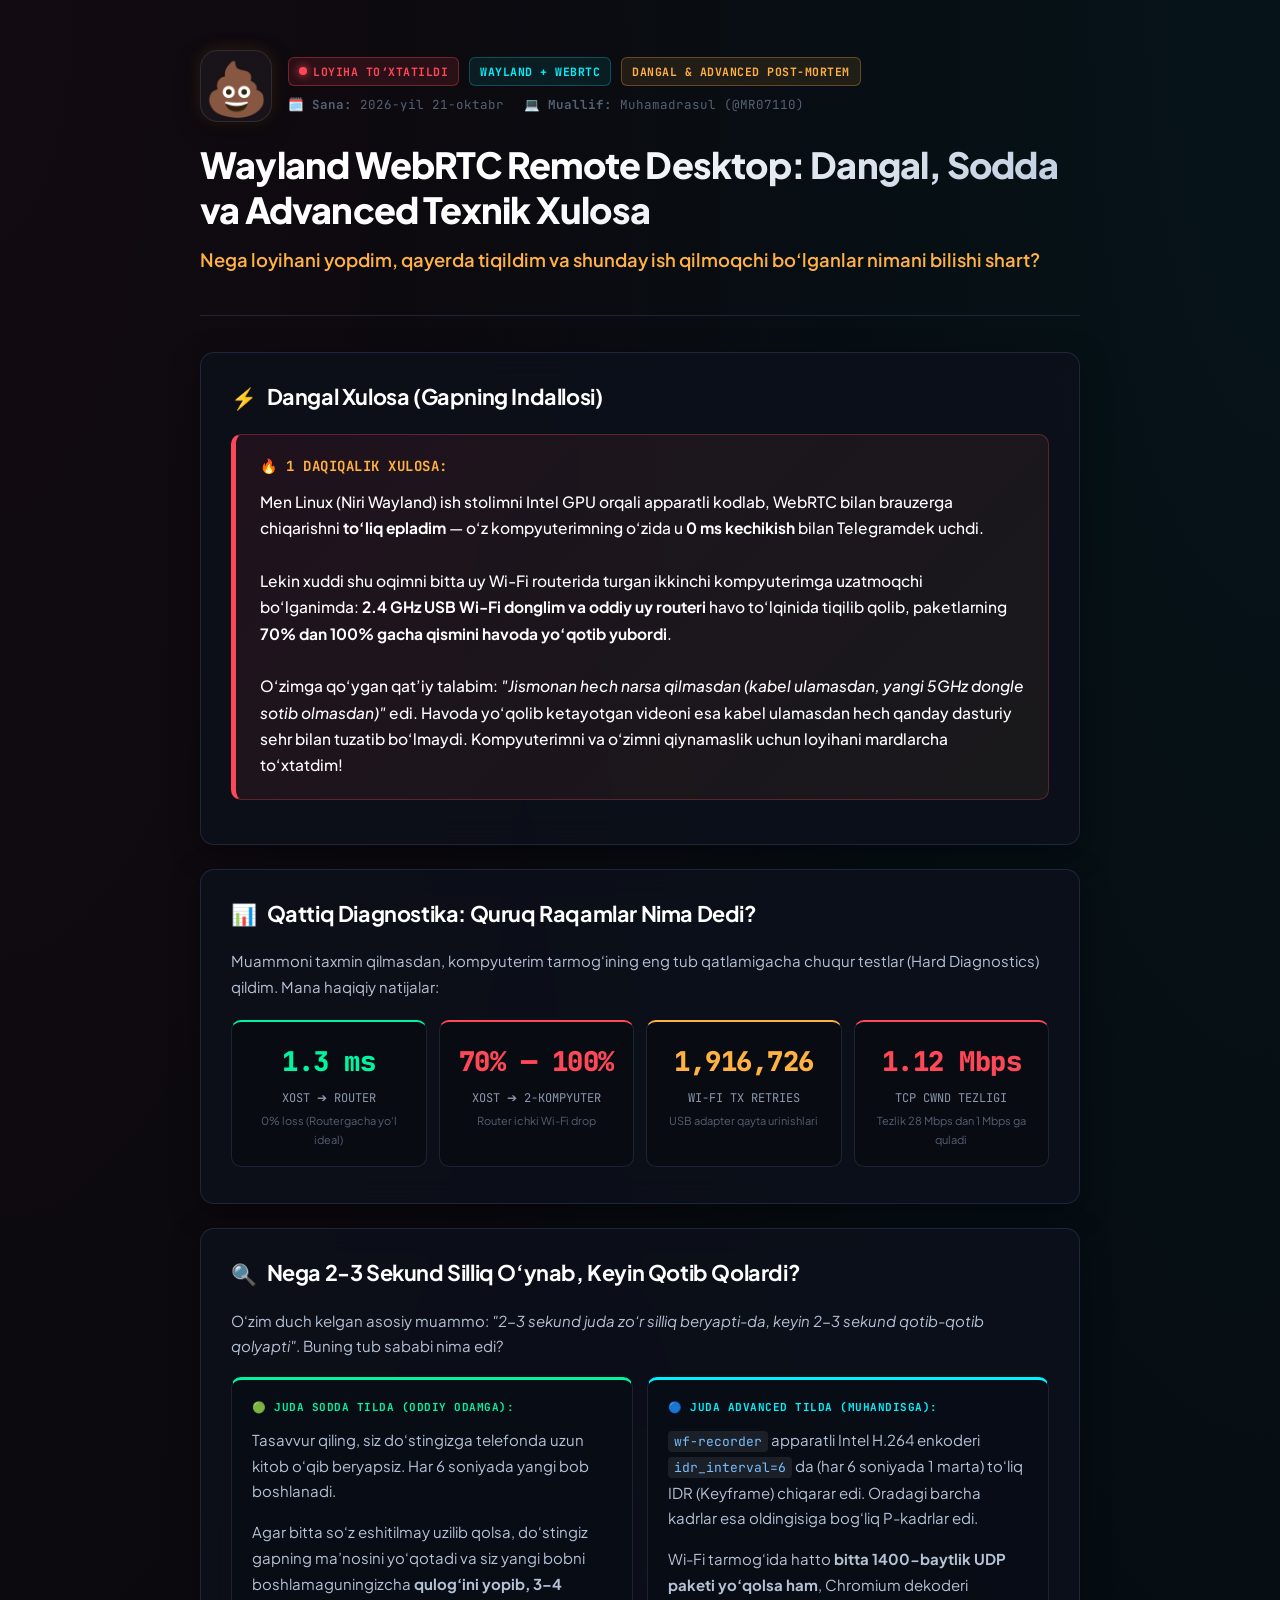
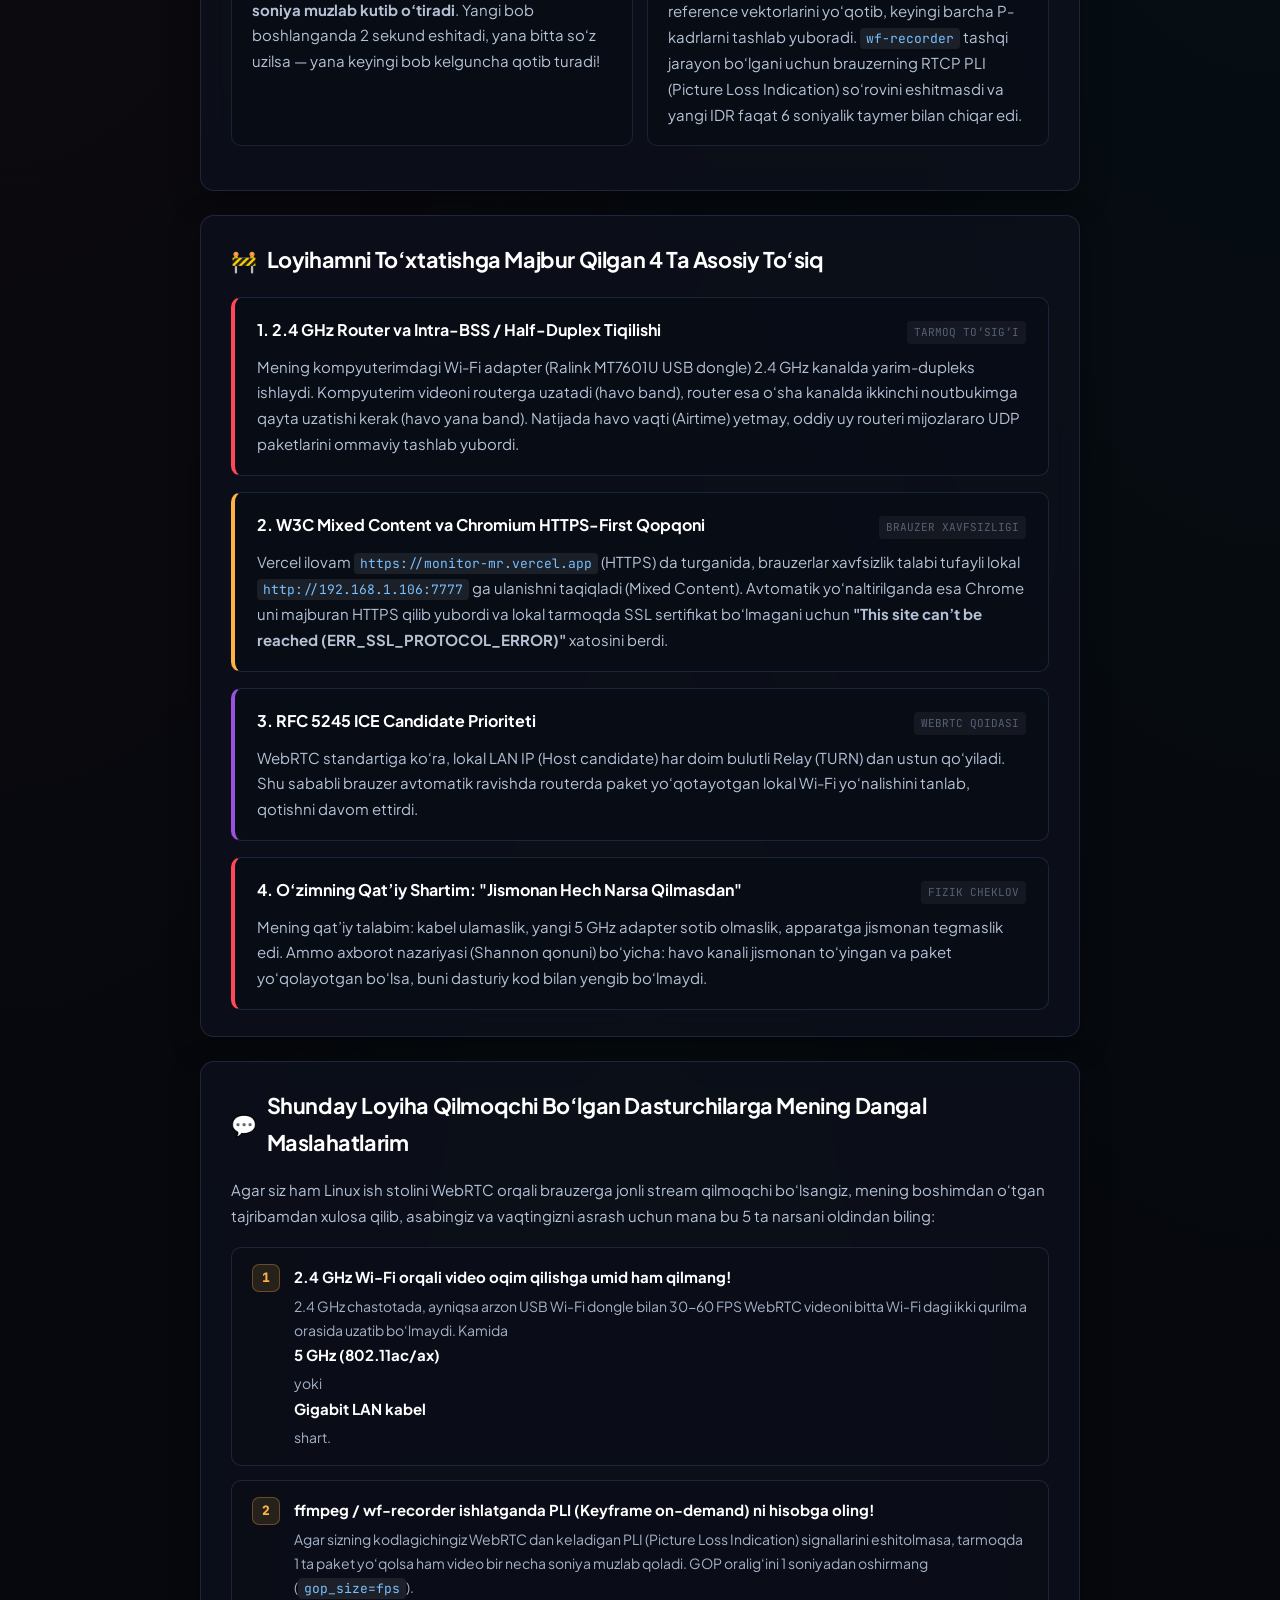
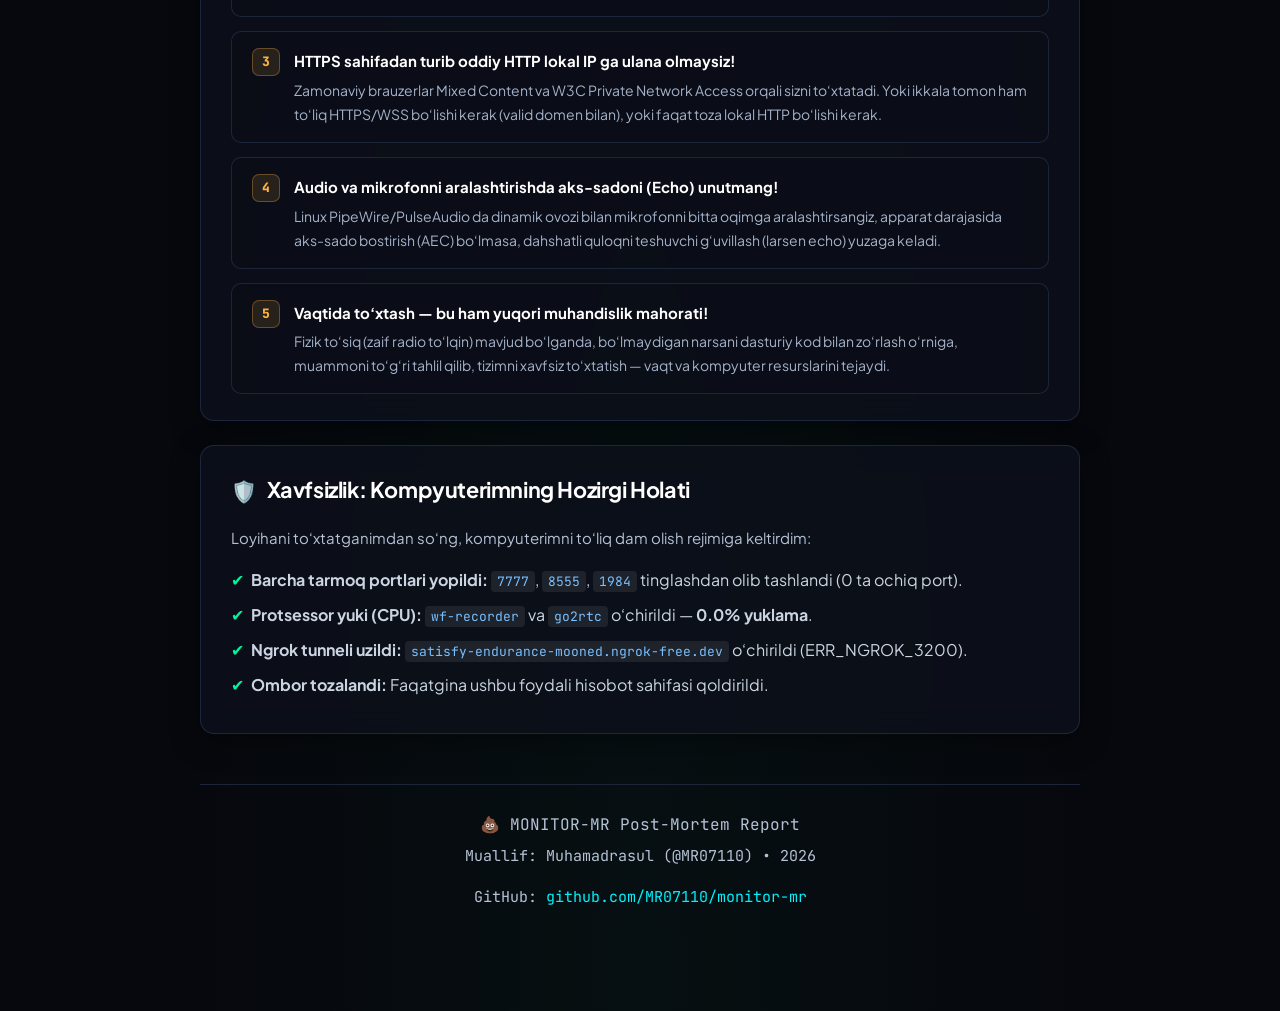
==== commit 09af91dd: "docs: rewrite post-mortem in first-person author perspective (@MR07110)" ====
--- a/index.html
+++ b/index.html
@@ -3,7 +3,7 @@
 <head>
   <meta charset="UTF-8">
   <meta name="viewport" content="width=device-width, initial-scale=1.0">
-  <title>💩 Wayland WebRTC Remote Desktop — Dangal & Advanced Xulosa</title>
+  <title>Wayland WebRTC Remote Desktop — Dangal & Advanced Xulosa</title>
   <link rel="icon" href="data:image/svg+xml,<svg xmlns=%22http://www.w3.org/2000/svg%22 viewBox=%220 0 100 100%22><text y=%22.9em%22 font-size=%2290%22>💩</text></svg>">
   <link rel="preconnect" href="https://fonts.googleapis.com">
   <link rel="preconnect" href="https://fonts.gstatic.com" crossorigin>
@@ -487,13 +487,13 @@
           </div>
           <div class="meta-bar">
             <span>🗓️ <strong>Sana:</strong> 2026-yil 21-oktabr</span>
-            <span>💻 <strong>Mualliflar:</strong> Muhamadrasul & Antigravity (Google DeepMind)</span>
+            <span>💻 <strong>Muallif:</strong> Muhamadrasul (@MR07110)</span>
           </div>
         </div>
       </div>
 
       <h1 class="title">Wayland WebRTC Remote Desktop: Dangal, Sodda va Advanced Texnik Xulosa</h1>
-      <div class="subtitle">Nega loyihani yopdik, qayerda tiqildik va shunday ish qilmoqchi bo‘lganlar nimani bilishi shart?</div>
+      <div class="subtitle">Nega loyihani yopdim, qayerda tiqildim va shunday ish qilmoqchi bo‘lganlar nimani bilishi shart?</div>
     </header>
 
     <!-- 1. DANGAL TL;DR -->
@@ -503,14 +503,14 @@
       <div class="dangal-box">
         <div class="dangal-title">🔥 1 daqiqalik xulosa:</div>
         <div class="dangal-text">
-          Biz Linux (Niri Wayland) ish stolini Intel GPU orqali apparatli kodlab, WebRTC bilan veb-brauzerga chiqarishni
-          <strong>to‘liq epladik</strong> — xost kompyuterning o‘zida u <strong>0 ms kechikish</strong> bilan Telegramdek uchdi.<br><br>
-          Lekin xuddi shu oqimni bitta uy Wi-Fi routerida turgan ikkinchi kompyuterga uzatmoqchi bo‘lganimizda:
-          <strong>2.4 GHz USB Wi-Fi dongli va oddiy uy routeri</strong> havo to‘lqinida tiqilib qolib, 
+          Men Linux (Niri Wayland) ish stolimni Intel GPU orqali apparatli kodlab, WebRTC bilan brauzerga chiqarishni
+          <strong>to‘liq epladim</strong> — o‘z kompyuterimning o‘zida u <strong>0 ms kechikish</strong> bilan Telegramdek uchdi.<br><br>
+          Lekin xuddi shu oqimni bitta uy Wi-Fi routerida turgan ikkinchi kompyuterimga uzatmoqchi bo‘lganimda:
+          <strong>2.4 GHz USB Wi-Fi donglim va oddiy uy routeri</strong> havo to‘lqinida tiqilib qolib, 
           paketlarning <strong>70% dan 100% gacha qismini havoda yo‘qotib yubordi</strong>.<br><br>
-          Foydalanuvchining sharti: <em>"Jismonan hech narsa qilmasdan (kabel ulamasdan)"</em> edi.
+          O‘zimga qo‘ygan qat’iy talabim: <em>"Jismonan hech narsa qilmasdan (kabel ulamasdan, yangi 5GHz dongle sotib olmasdan)"</em> edi.
           Havoda yo‘qolib ketayotgan videoni esa kabel ulamasdan hech qanday dasturiy sehr bilan tuzatib bo‘lmaydi.
-          Kompyuterni va o‘zimizni qiynamaslik uchun loyihani mardlarcha to‘xtatdik!
+          Kompyuterimni va o‘zimni qiynamaslik uchun loyihani mardlarcha to‘xtatdim!
         </div>
       </div>
     </section>
@@ -519,7 +519,7 @@
     <section class="card">
       <h2 class="card-title"><span class="icon">📊</span> Qattiq Diagnostika: Quruq Raqamlar Nima Dedi?</h2>
       <p>
-        Muammoni taxmin qilmasdan, kompyuter tarmog‘ining eng tub qatlamigacha chuqur testlar (Hard Diagnostics) qildik. 
+        Muammoni taxmin qilmasdan, kompyuterim tarmog‘ining eng tub qatlamigacha chuqur testlar (Hard Diagnostics) qildim. 
         Mana haqiqiy natijalar:
       </p>
 
@@ -551,8 +551,8 @@
     <section class="card">
       <h2 class="card-title"><span class="icon">🔍</span> Nega 2-3 Sekund Silliq O‘ynab, Keyin Qotib Qolardi?</h2>
       <p>
-        Foydalanuvchining asosiy e’tirozi: <em>"2-3 sekund juda zo‘r silliq beryapti-da, keyin 2-3 sekund qotib-qotib qolyapti"</em>.
-        Buning sababi nima edi?
+        O‘zim duch kelgan asosiy muammo: <em>"2-3 sekund juda zo‘r silliq beryapti-da, keyin 2-3 sekund qotib-qotib qolyapti"</em>.
+        Buning tub sababi nima edi?
       </p>
 
       <div class="compare-container">
@@ -588,7 +588,7 @@
 
     <!-- 4. ENG KATTA 4 TA TEXNIK TO'SIQ -->
     <section class="card">
-      <h2 class="card-title"><span class="icon">🚧</span> Loyihani Yiqitgan 4 Ta Asosiy To‘siq</h2>
+      <h2 class="card-title"><span class="icon">🚧</span> Loyihamni To‘xtatishga Majbur Qilgan 4 Ta Asosiy To‘siq</h2>
 
       <div class="challenge-list">
         <!-- 1 -->
@@ -598,9 +598,9 @@
             <span class="challenge-subtag">Tarmoq To‘sig‘i</span>
           </div>
           <p>
-            Xost kompyuteridagi Wi-Fi adapter (Ralink MT7601U USB dongle) 2.4 GHz kanalda yarim-dupleks ishlaydi. 
-            Xost videoni routerga uzatadi (havo band), router esa o‘sha kanalda ikkinchi noutbukka qayta uzatishi kerak (havo yana band). 
-            Natijada havo vaqti (Airtime) yetmay, oddiy uy routeri Wi-Fi mijozlararo UDP paketlarini ommaviy tashlab yubordi.
+            Mening kompyuterimdagi Wi-Fi adapter (Ralink MT7601U USB dongle) 2.4 GHz kanalda yarim-dupleks ishlaydi. 
+            Kompyuterim videoni routerga uzatadi (havo band), router esa o‘sha kanalda ikkinchi noutbukimga qayta uzatishi kerak (havo yana band). 
+            Natijada havo vaqti (Airtime) yetmay, oddiy uy routeri mijozlararo UDP paketlarini ommaviy tashlab yubordi.
           </p>
         </div>
 
@@ -611,7 +611,7 @@
             <span class="challenge-subtag">Brauzer Xavfsizligi</span>
           </div>
           <p>
-            Vercel ilovasi <code>https://monitor-mr.vercel.app</code> (HTTPS) da turganida, brauzerlar xavfsizlik 
+            Vercel ilovam <code>https://monitor-mr.vercel.app</code> (HTTPS) da turganida, brauzerlar xavfsizlik 
             talabi tufayli lokal <code>http://192.168.1.106:7777</code> ga ulanishni taqiqladi (Mixed Content). 
             Avtomatik yo‘naltirilganda esa Chrome uni majburan HTTPS qilib yubordi va lokal tarmoqda SSL sertifikat bo‘lmagani uchun 
             <strong>"This site can’t be reached (ERR_SSL_PROTOCOL_ERROR)"</strong> xatosini berdi.
@@ -633,11 +633,11 @@
         <!-- 4 -->
         <div class="challenge-box red">
           <div class="challenge-head">
-            <span class="challenge-name">4. Qat’iy Shart: "Jismonan Hech Narsa Qilmasdan"</span>
+            <span class="challenge-name">4. O‘zimning Qat’iy Shartim: "Jismonan Hech Narsa Qilmasdan"</span>
             <span class="challenge-subtag">Fizik Cheklov</span>
           </div>
           <p>
-            Foydalanuvchining sharti: kabel ulamaslik, 5 GHz ga o‘tmaslik, apparatga tegmaslik. 
+            Mening qat’iy talabim: kabel ulamaslik, yangi 5 GHz adapter sotib olmaslik, apparatga jismonan tegmaslik edi. 
             Ammo axborot nazariyasi (Shannon qonuni) bo‘yicha: havo kanali jismonan to‘yingan va paket yo‘qolayotgan bo‘lsa, 
             buni dasturiy kod bilan yengib bo‘lmaydi.
           </p>
@@ -647,10 +647,10 @@
 
     <!-- 5. SHUNDAY ISH QILMOQCHI BO'LGANLARGA GAPLAR -->
     <section class="card">
-      <h2 class="card-title"><span class="icon">💬</span> Shunday Loyiha Qilmoqchi Bo‘lgan Dasturchilarga Dangal Maslahatlar</h2>
+      <h2 class="card-title"><span class="icon">💬</span> Shunday Loyiha Qilmoqchi Bo‘lgan Dasturchilarga Mening Dangal Maslahatlarim</h2>
       <p>
-        Agar siz ham Linux ish stolini WebRTC orqali brauzerga jonli stream qilmoqchi bo‘lsangiz, bizning tajribamizdan 
-        xulosa qilib, asabingiz va vaqtingizni asrash uchun mana bu 5 ta narsani oldindan biling:
+        Agar siz ham Linux ish stolini WebRTC orqali brauzerga jonli stream qilmoqchi bo‘lsangiz, mening boshimdan o‘tgan 
+        tajribamdan xulosa qilib, asabingiz va vaqtingizni asrash uchun mana bu 5 ta narsani oldindan biling:
       </p>
 
       <div class="advice-list">
@@ -698,9 +698,9 @@
 
     <!-- 6. HOZIRGI HOLAT (XAVFSIZLIK) -->
     <section class="card">
-      <h2 class="card-title"><span class="icon">🛡️</span> Xavfsizlik: Kompyuterning Hozirgi Holati</h2>
+      <h2 class="card-title"><span class="icon">🛡️</span> Xavfsizlik: Kompyuterimning Hozirgi Holati</h2>
       <p>
-        Loyiha to‘xtatilgach, xost kompyuter to‘liq dam olish rejimiga keltirildi:
+        Loyihani to‘xtatganimdan so‘ng, kompyuterimni to‘liq dam olish rejimiga keltirdim:
       </p>
       <ul style="list-style: none; margin-top: 10px;">
         <li style="padding-left: 20px; position: relative; margin-bottom: 8px; color: #cbd5e1;">
@@ -725,7 +725,7 @@
     <!-- FOOTER WITH 💩 -->
     <footer class="footer">
       <p style="font-size: 16px; margin-bottom: 6px;">💩 MONITOR-MR Post-Mortem Report</p>
-      <p>Muallif: Muhamadrasul & Antigravity (Google DeepMind) • 2026</p>
+      <p>Muallif: Muhamadrasul (@MR07110) • 2026</p>
       <p style="margin-top: 6px;">GitHub: <a href="https://github.com/MR07110/monitor-mr" target="_blank">github.com/MR07110/monitor-mr</a></p>
     </footer>
 
